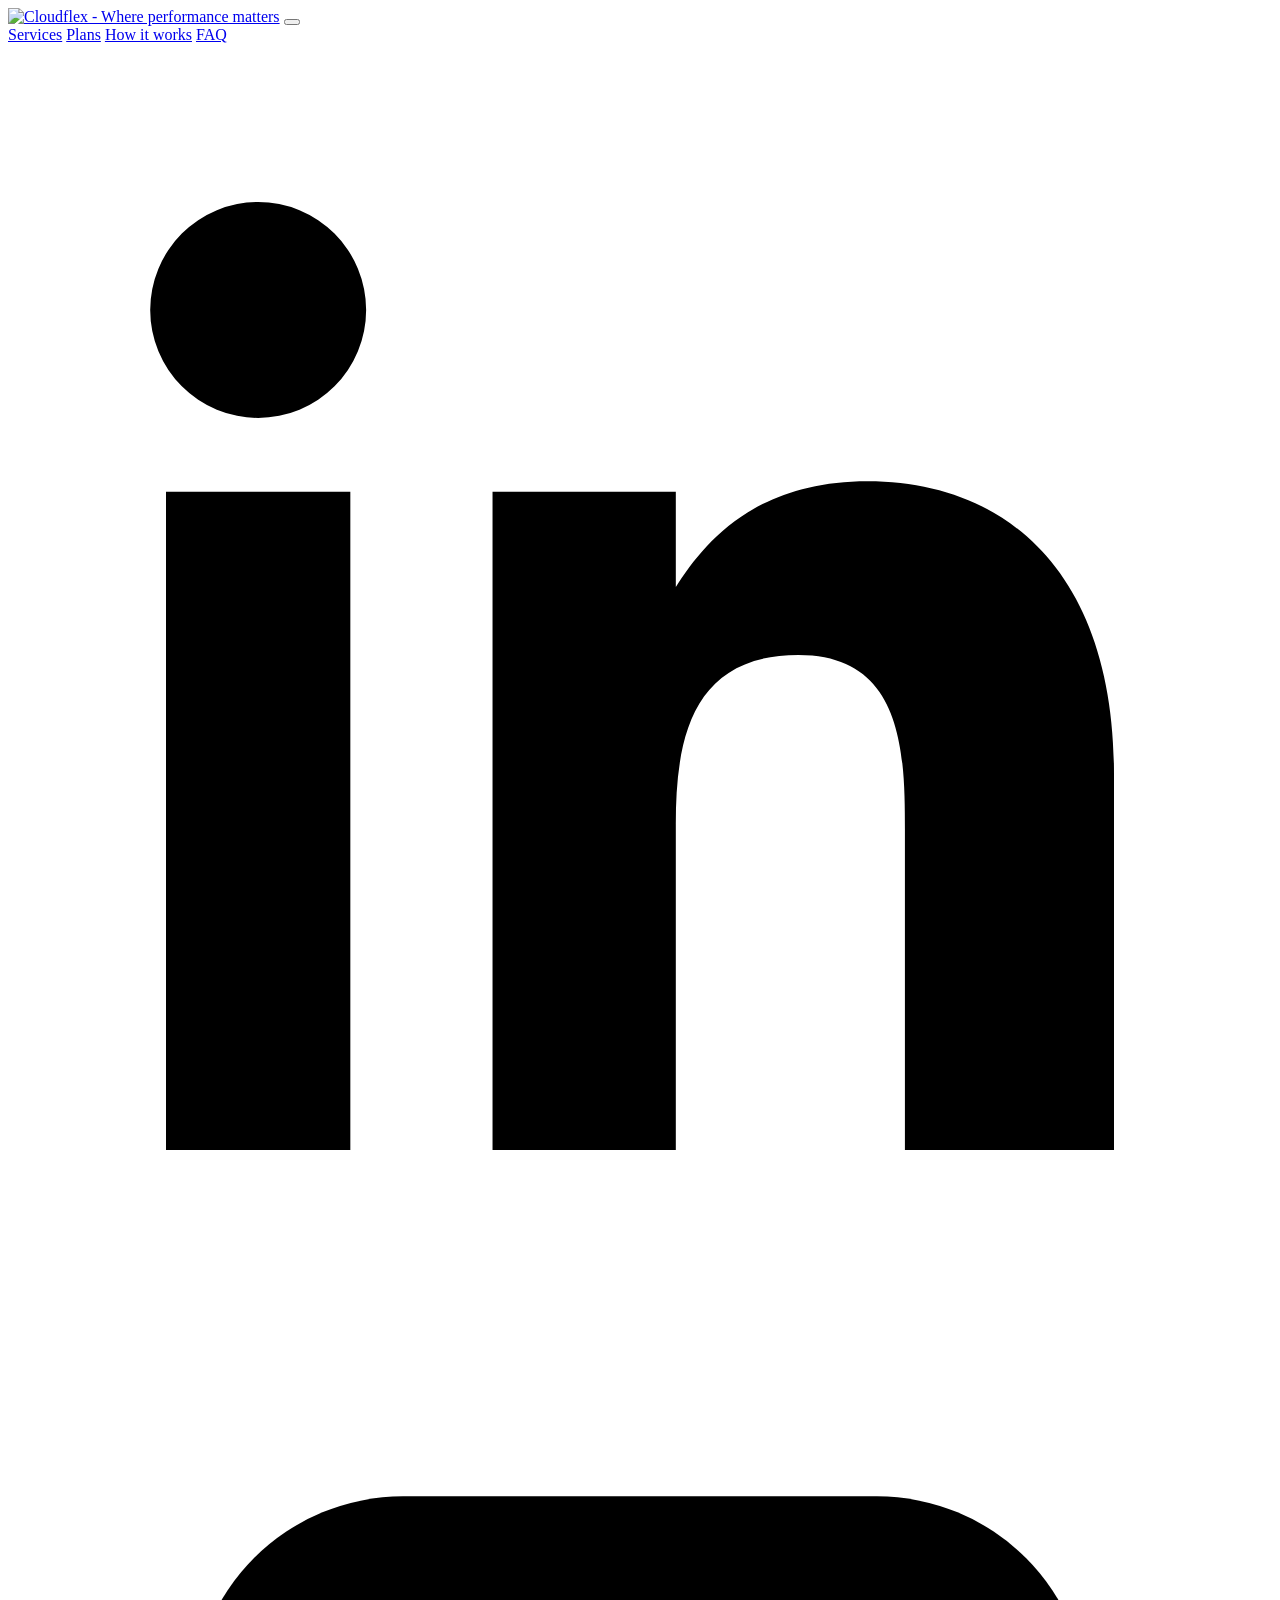
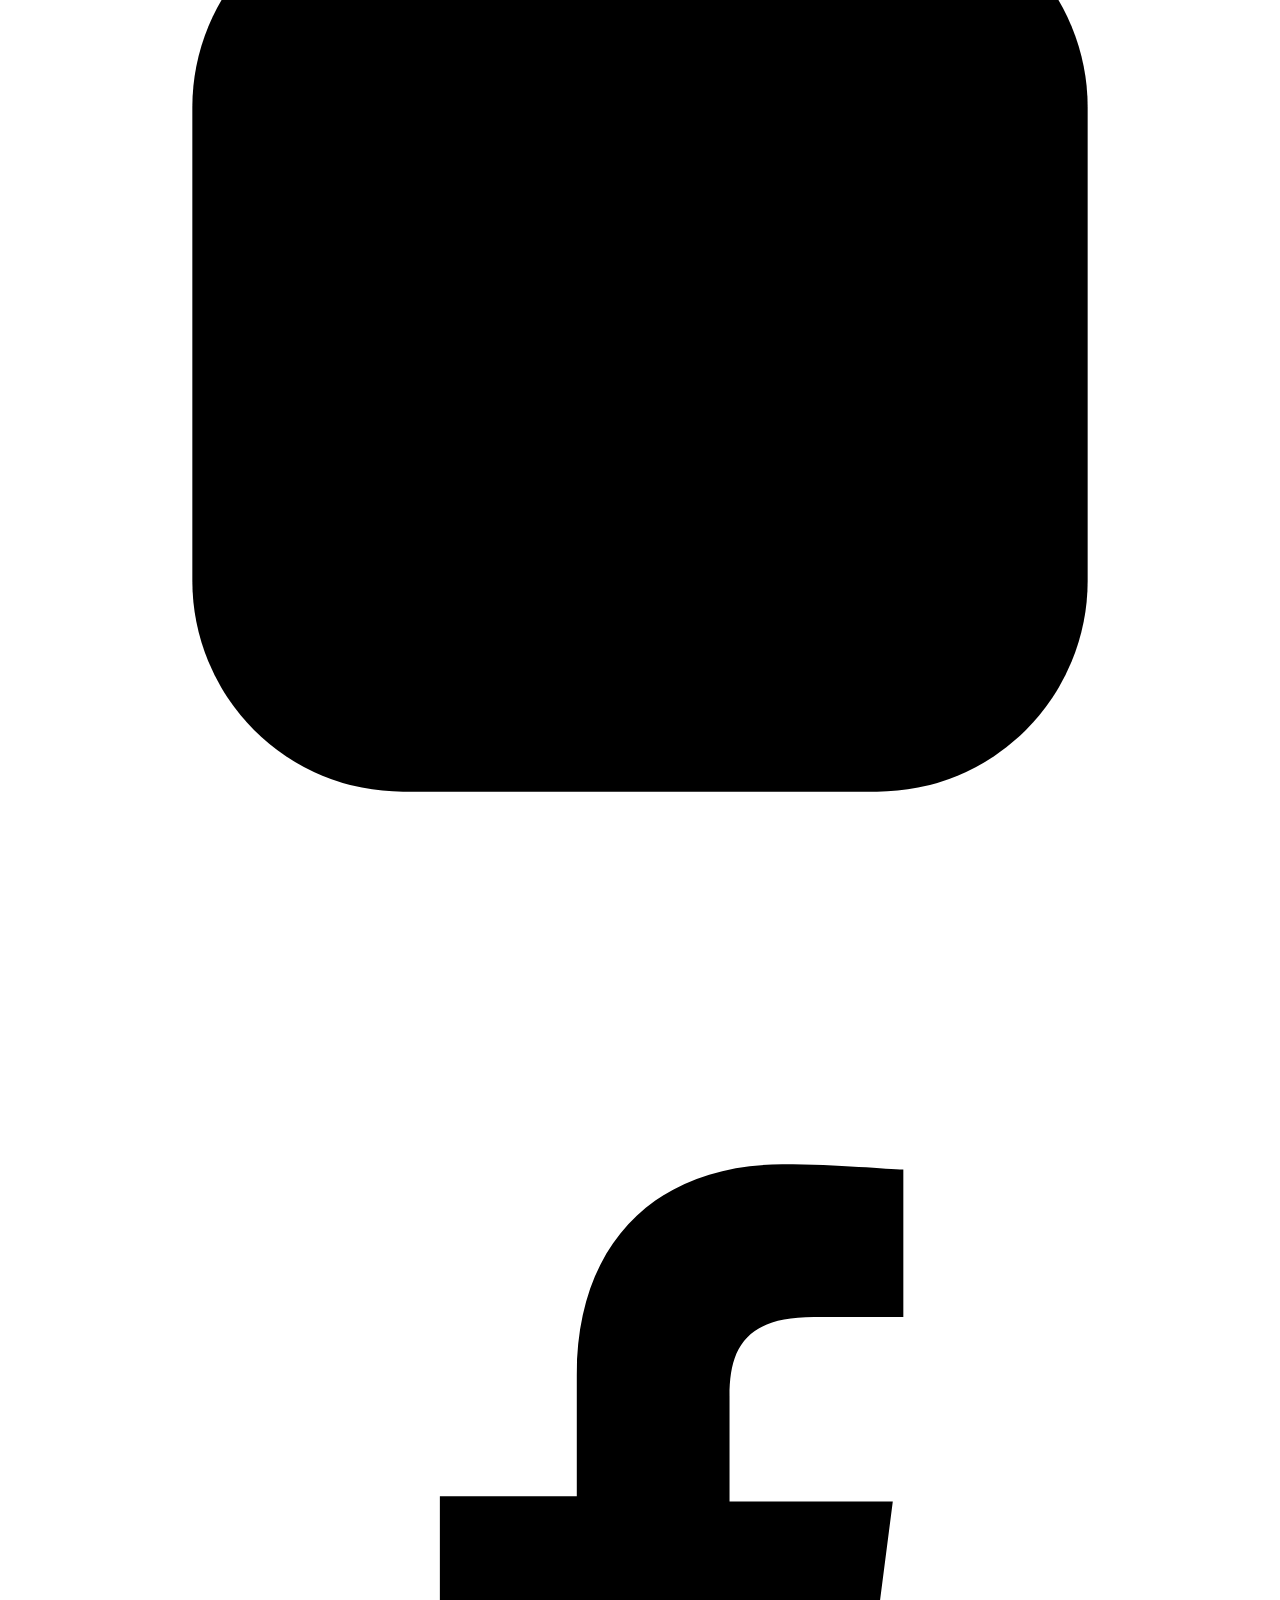
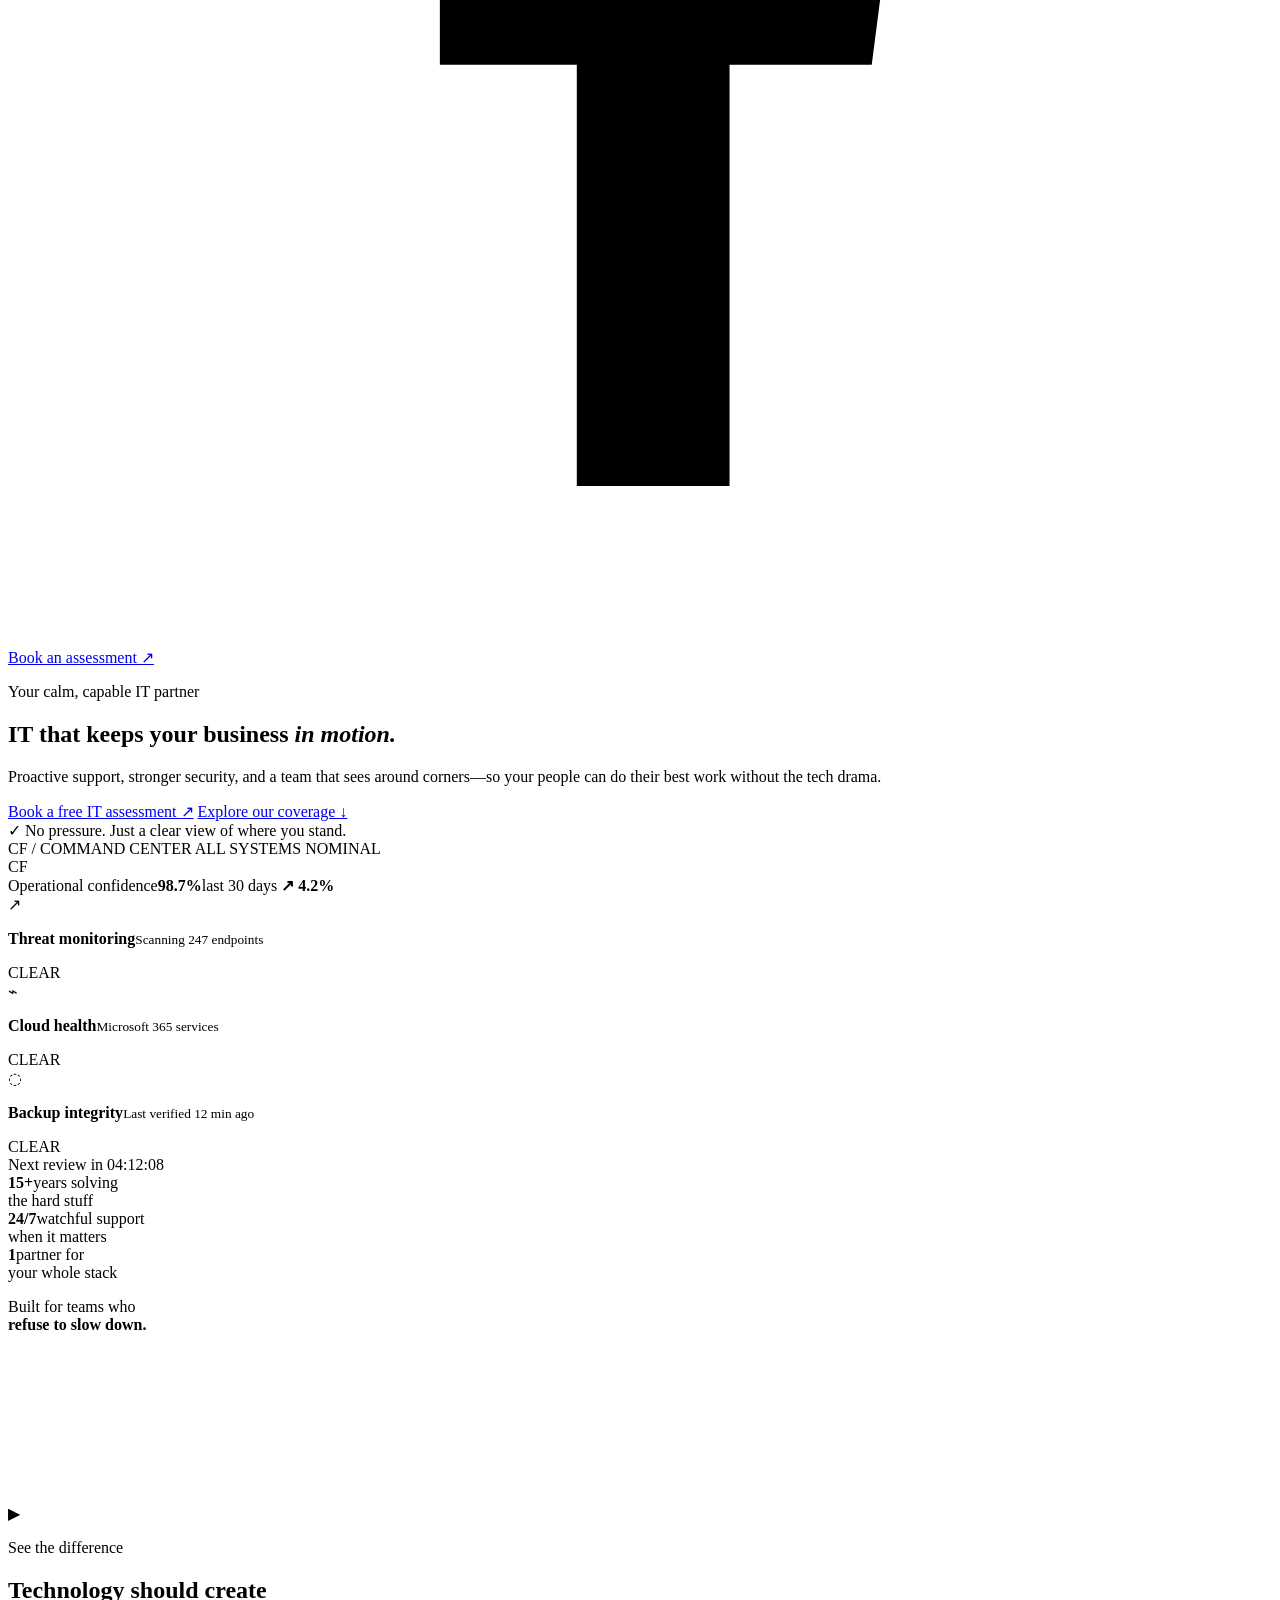
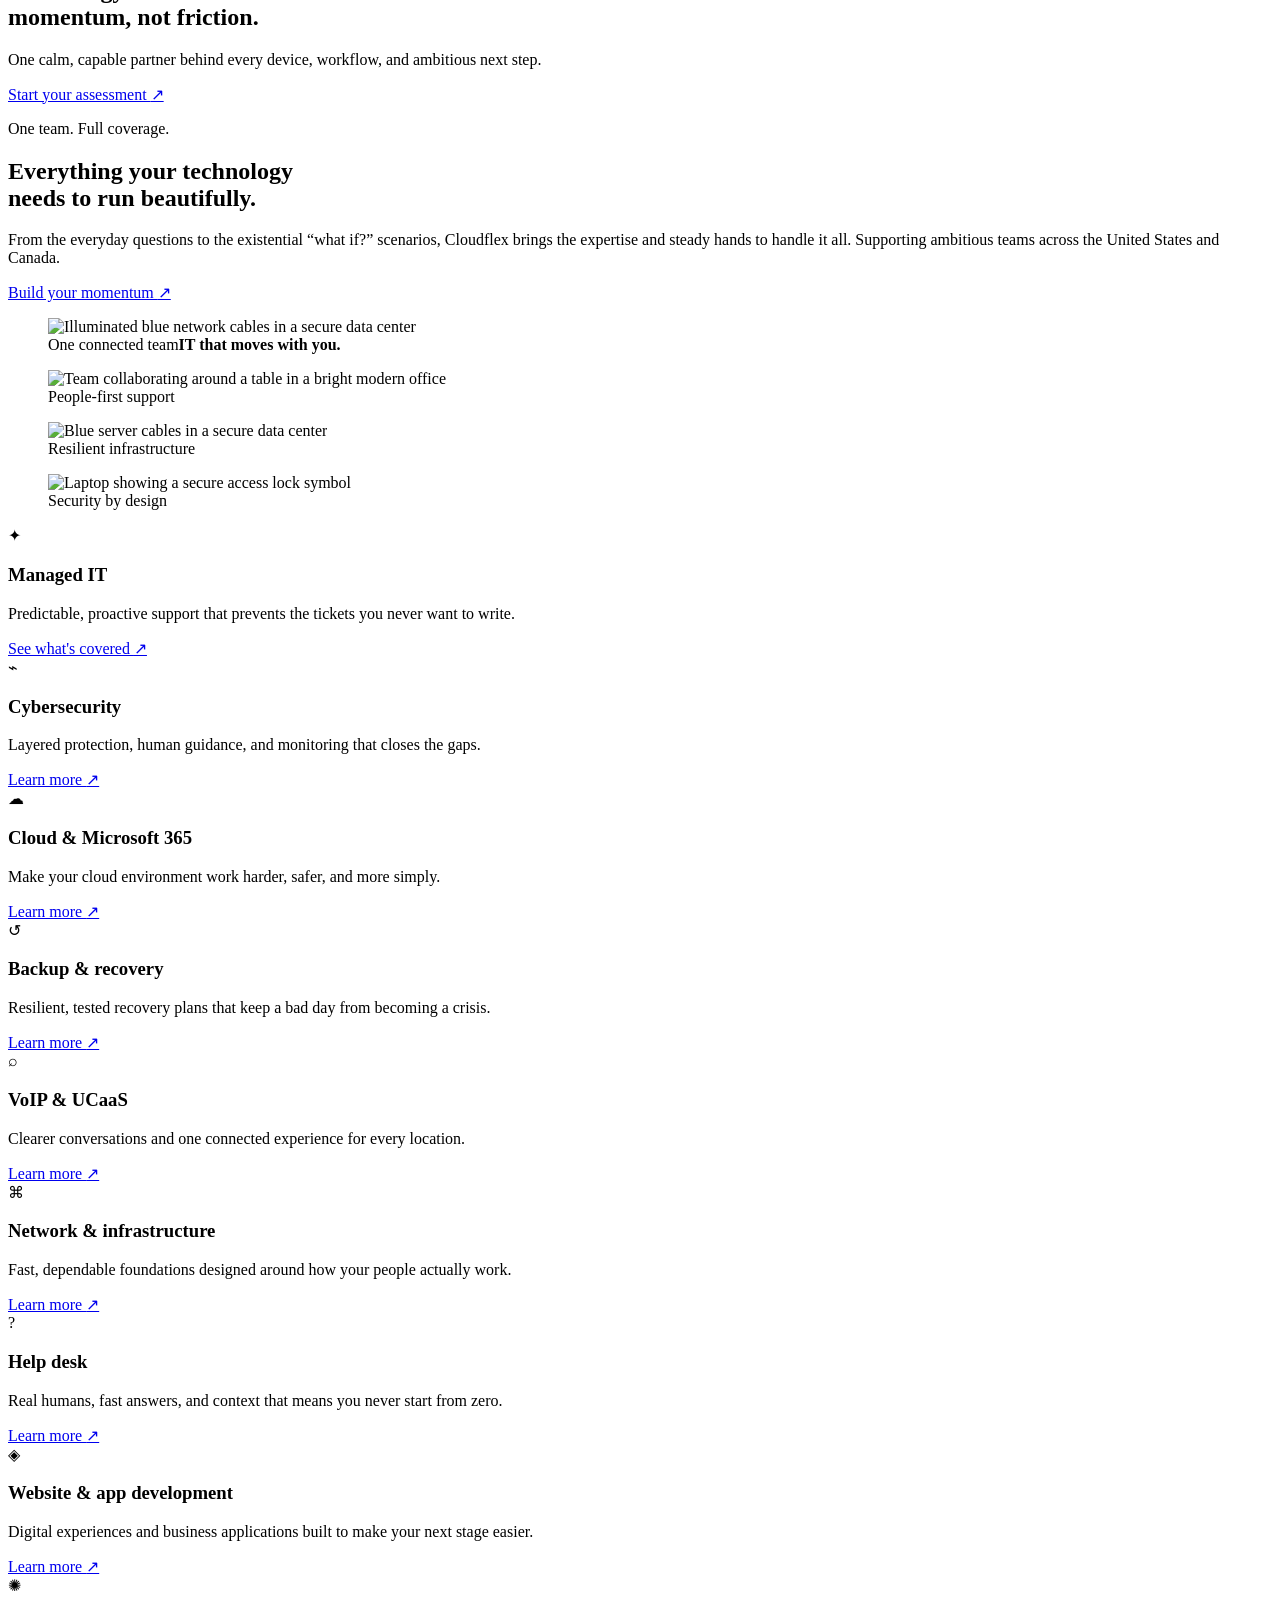
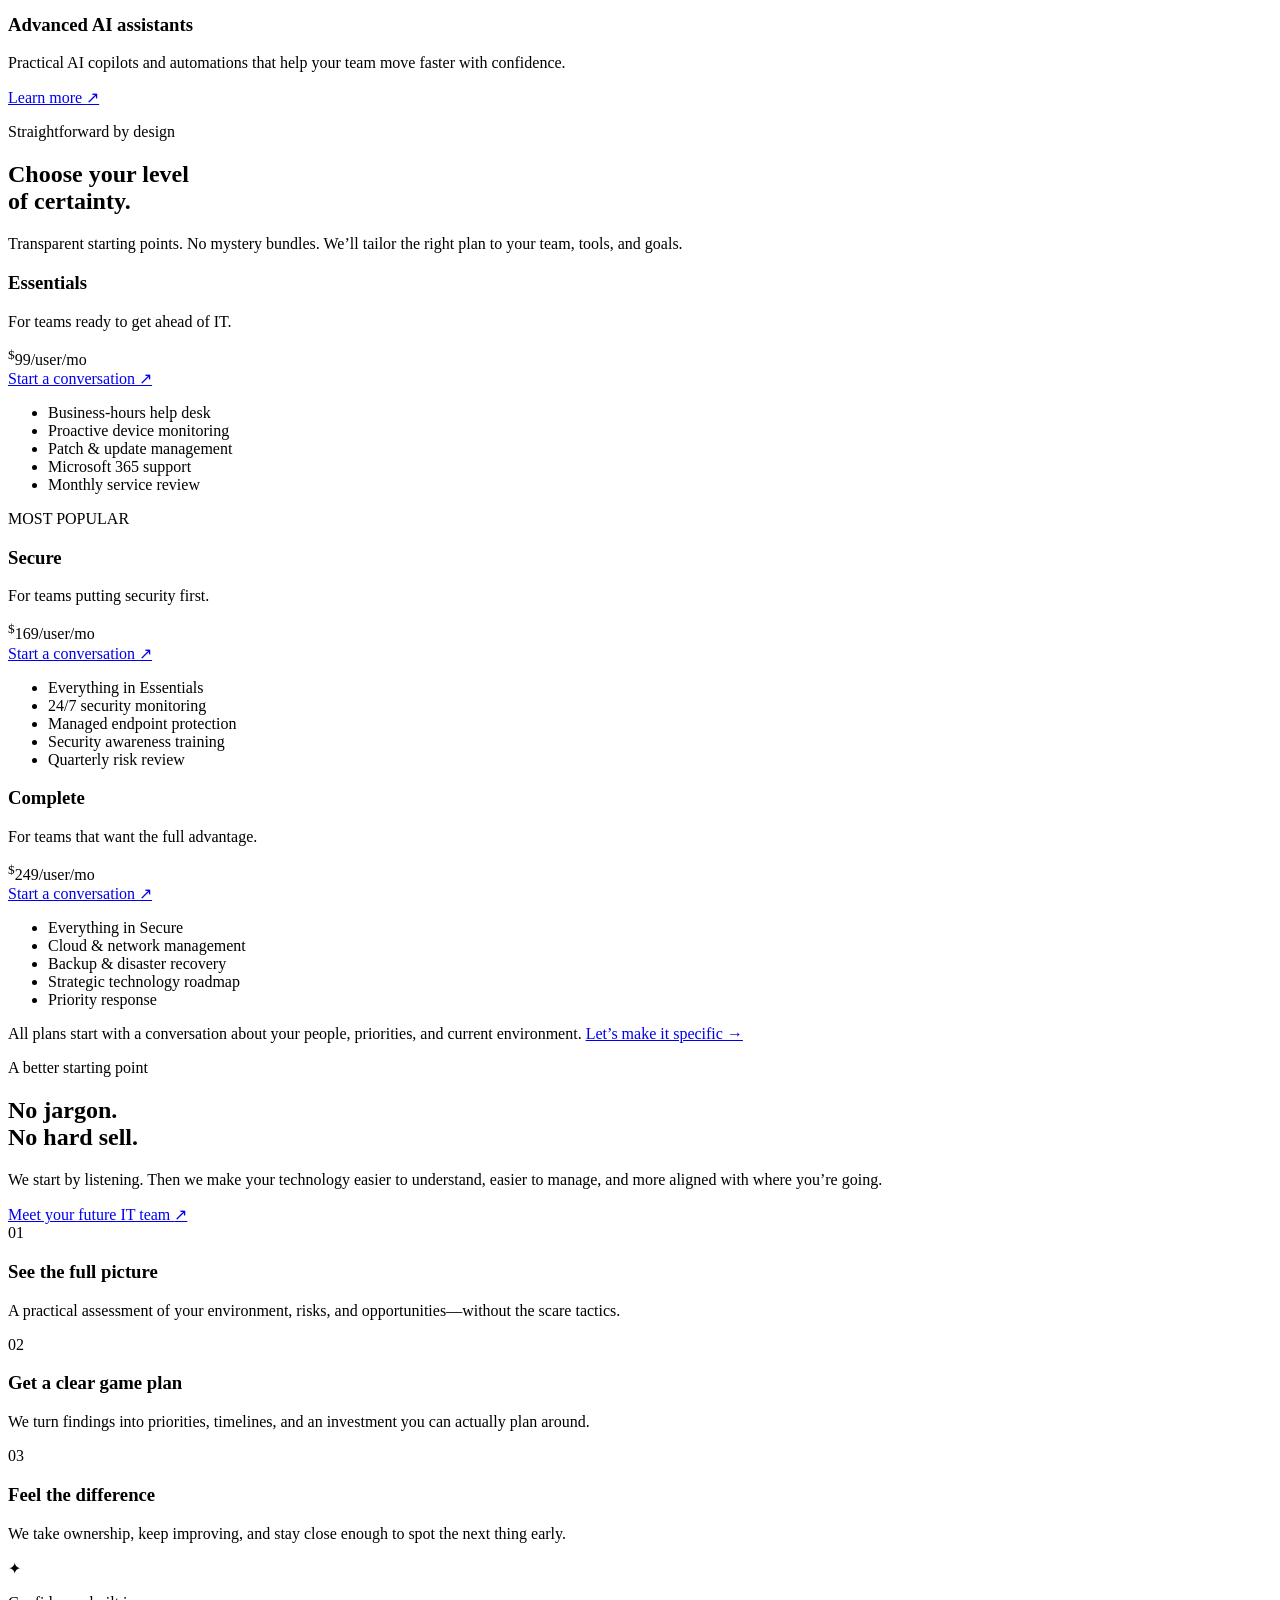
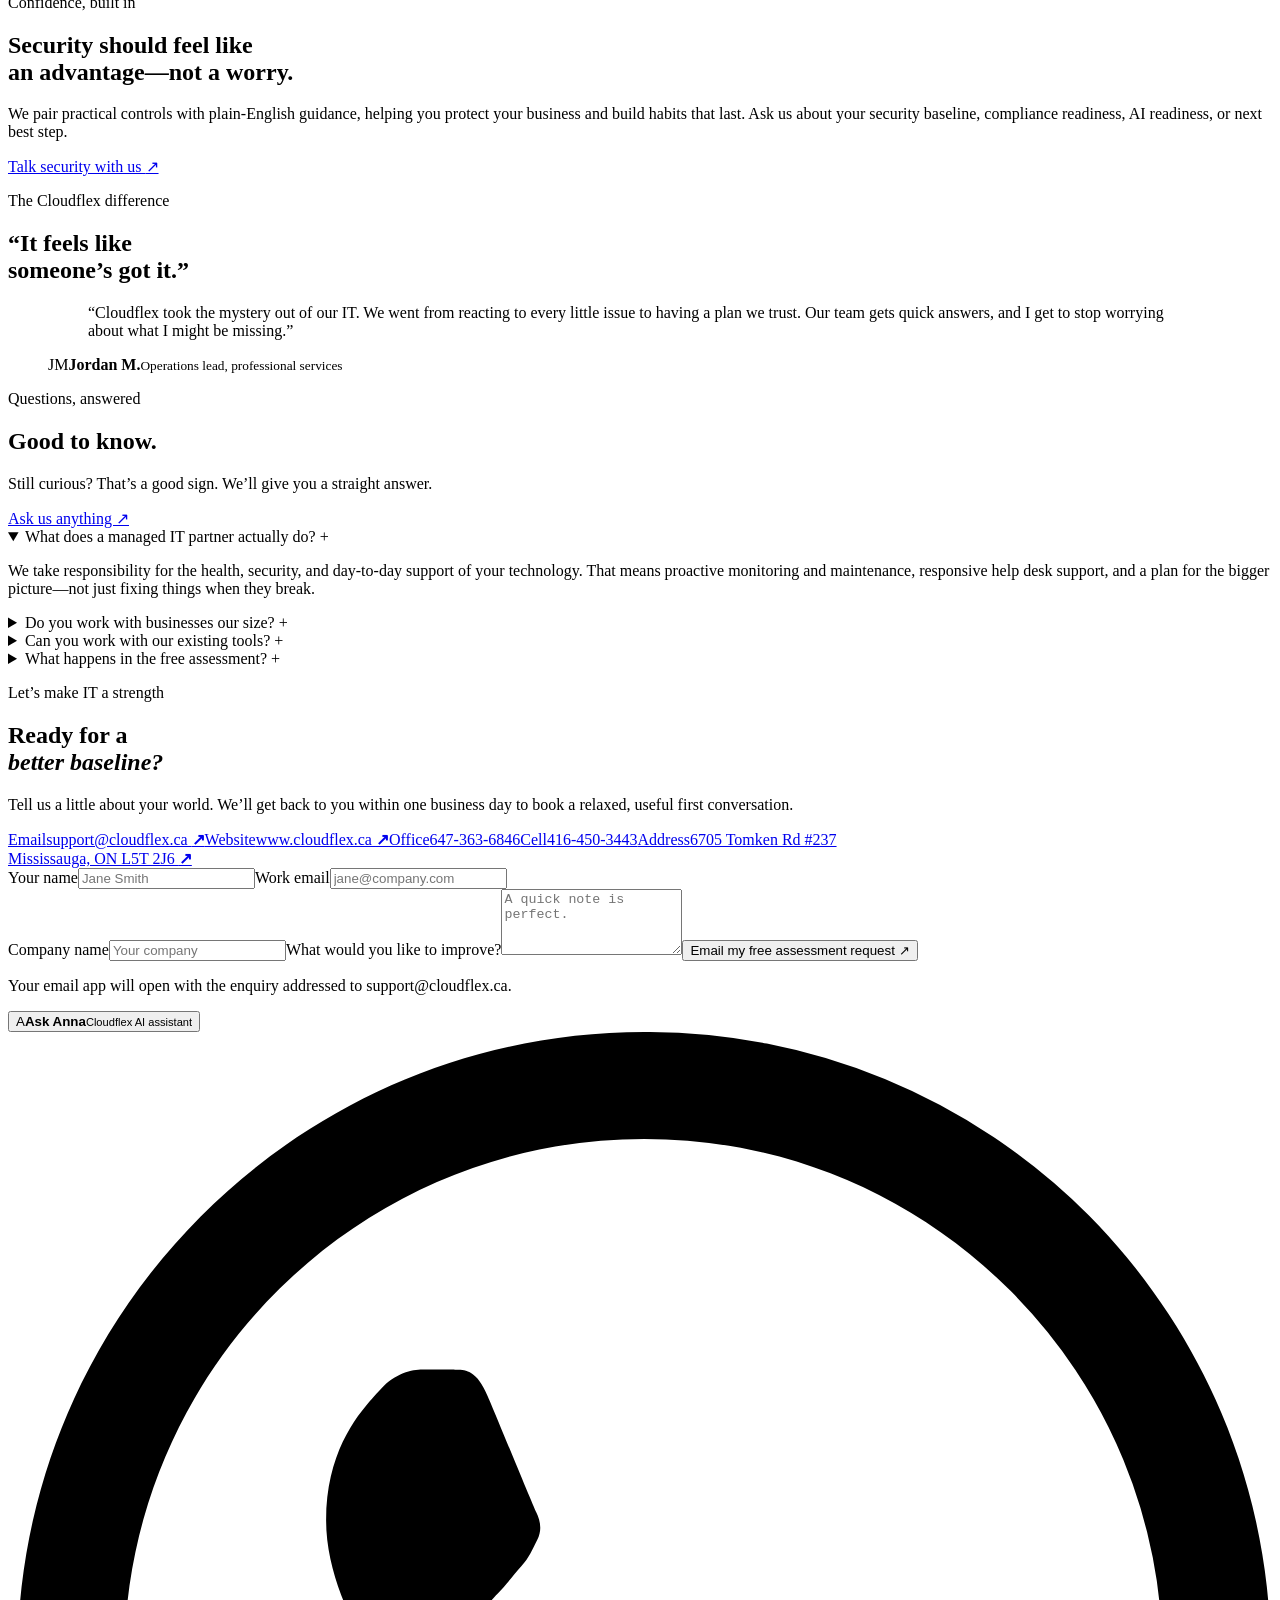
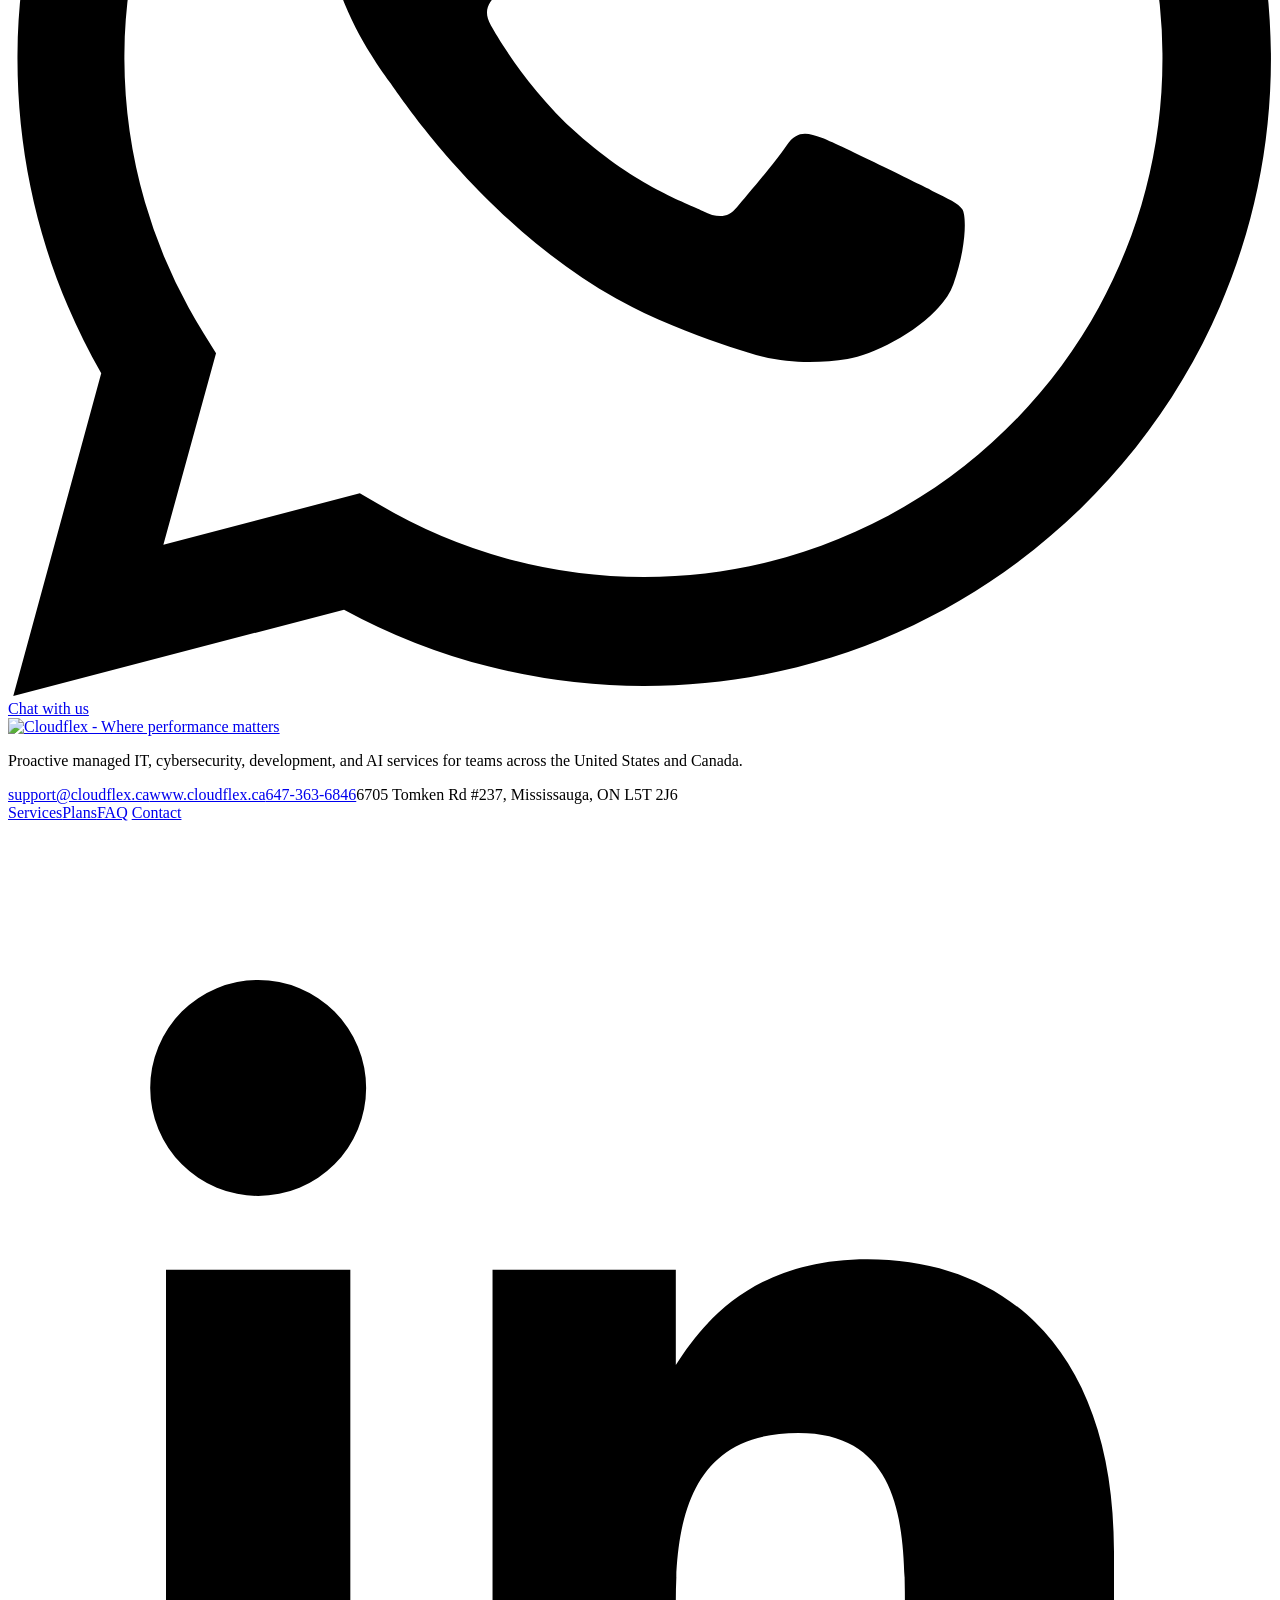
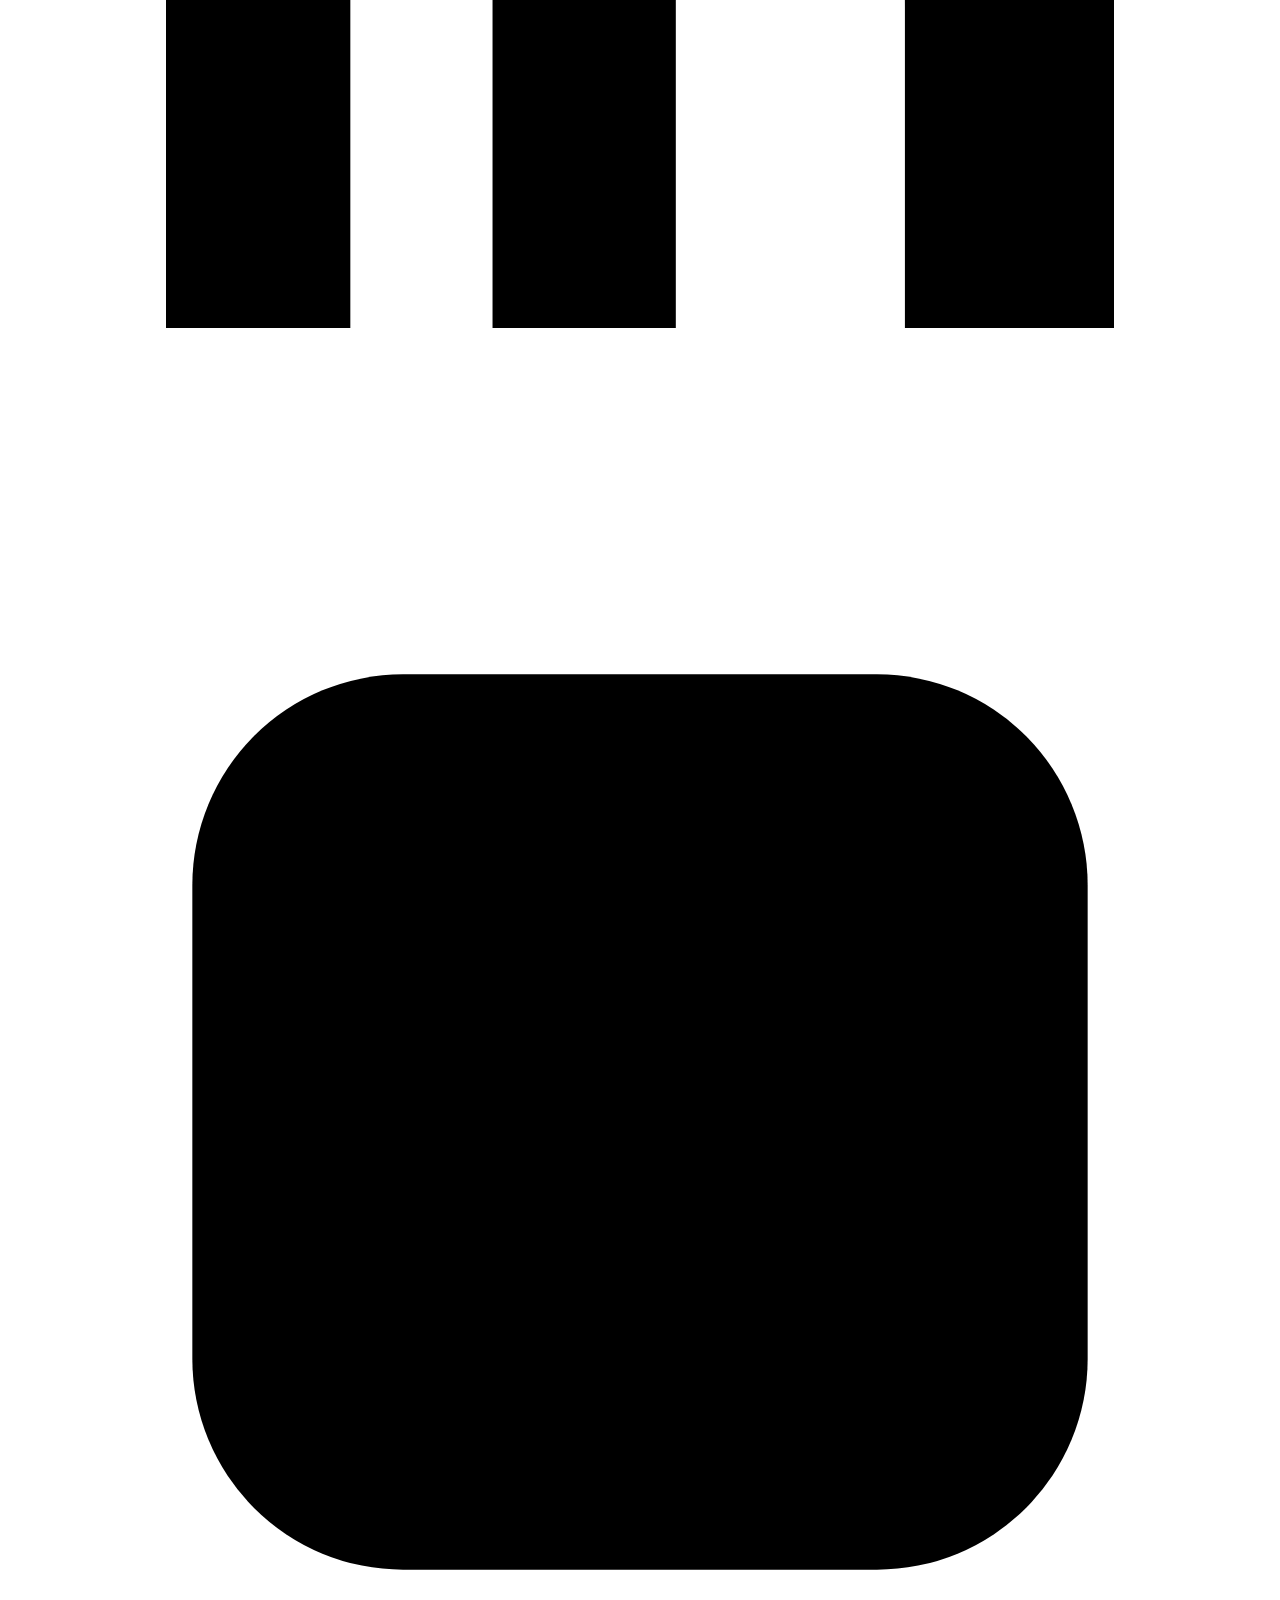
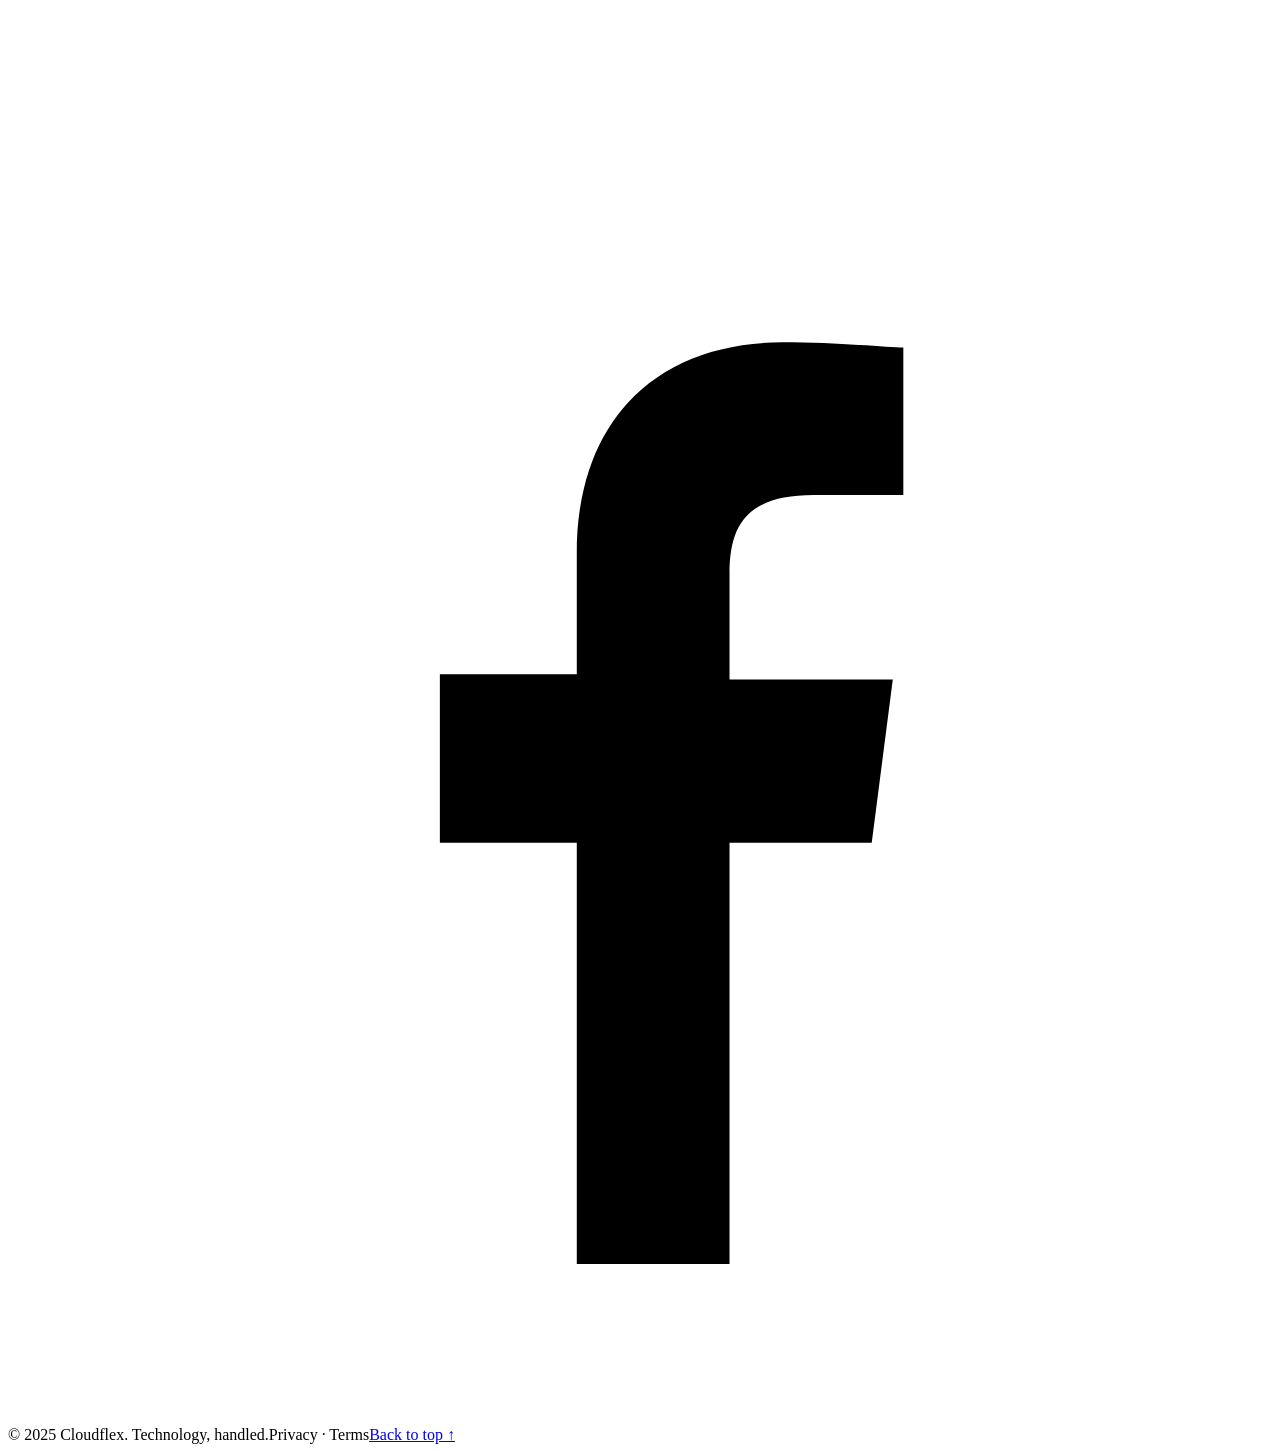
==== index.html @ 1bf951d2 "Add supplied Cloudflex logo Restore the supplied transparent logo in the site header and footer.\n\n" ====
<!doctype html>
<html lang="en">
<head>
  <!--
    THESIS: Cloudflex turns IT from a recurring fire drill into quiet operational confidence.
    OWN-WORLD: Deep navy field, icy white space, cyan signal lines, and precise control-room geometry.
    STORY: A growing business sees proactive coverage, chooses a clear service level, and books a useful first conversation.
    FIRST VIEWPORT: Sticky navigation, a left-aligned promise, and a right-side resilience console make the mechanism visible immediately.
    FORM: A control-room-inspired landing page that refuses the generic SaaS card stack; chosen for trust, scanability, and calm authority.
  -->
  <meta charset="utf-8">
  <meta name="viewport" content="width=device-width, initial-scale=1">
  <title>Cloudflex | Proactive IT support for ambitious teams</title>
  <meta name="description" content="Cloudflex provides proactive managed IT, cybersecurity, cloud, backup, and help desk support for growing businesses.">
  <meta name="theme-color" content="#071a33">
  <meta property="og:title" content="Cloudflex | Proactive IT support for ambitious teams">
  <meta property="og:description" content="Keep your team moving with a calm, secure, always-on IT partner.">
  <meta property="og:type" content="website">
  <meta property="og:image" content="resources/images/cloudflex-logo.png">
  <link rel="icon" href="resources/images/cloudflex-logo.png" type="image/png">
  <link rel="stylesheet" href="marketing.css">
</head>
<body>
  <header class="site-header" id="top">
    <div class="container nav-wrap"><a class="brand" href="index.html" aria-label="Cloudflex home"><img src="resources/images/cloudflex-logo.png" alt="Cloudflex - Where performance matters" width="280" height="90"></a>
      <button class="menu-toggle" type="button" aria-expanded="false" aria-controls="site-nav" aria-label="Open navigation">
        <span></span><span></span><span></span>
      </button>
      <nav id="site-nav" class="site-nav" aria-label="Primary navigation">
        <a href="services.html">Services</a>
        <a href="plans.html">Plans</a>
        <a href="#how-it-works">How it works</a>
        <a href="#faq">FAQ</a>
        <div class="top-social-links" aria-label="Social media">
          <a href="https://www.linkedin.com" target="_blank" rel="noreferrer" aria-label="LinkedIn"><svg viewBox="0 0 24 24" aria-hidden="true"><path d="M6.5 8.5H3V21h3.5V8.5ZM4.75 3A2.05 2.05 0 1 0 4.75 7.1 2.05 2.05 0 0 0 4.75 3ZM21 13.85C21 10.08 18.99 8.3 16.32 8.3c-2.15 0-3.11 1.18-3.64 2.01V8.5H9.2V21h3.48v-6.19c0-1.63.31-3.21 2.33-3.21 1.99 0 2.02 1.87 2.02 3.32V21H21v-7.15Z"/></svg></a>
          <a href="https://www.instagram.com" target="_blank" rel="noreferrer" aria-label="Instagram"><svg viewBox="0 0 24 24" aria-hidden="true"><rect x="3.5" y="3.5" width="17" height="17" rx="4"/><circle cx="12" cy="12" r="4"/><circle cx="17.5" cy="6.7" r="1"/></svg></a>
          <a href="https://www.facebook.com" target="_blank" rel="noreferrer" aria-label="Facebook"><svg viewBox="0 0 24 24" aria-hidden="true"><path d="M13.7 21v-8h2.7l.4-3.1h-3.1v-2c0-.9.3-1.5 1.6-1.5H17V3.6c-.3 0-1.2-.1-2.3-.1-2.3 0-3.9 1.4-3.9 4v2.3H8.2V13h2.6v8h2.9Z"/></svg></a>
        </div>
        <a class="nav-cta" href="#contact">Book an assessment <span aria-hidden="true">↗</span></a>
      </nav>
    </div>
  </header>

  <main>
    <section class="hero">
      <div class="hero-grid container">
        <div class="hero-copy">
          <p class="signal"><span class="signal-dot"></span> Your calm, capable IT partner</p>
          <h1>IT that keeps your business <em>in motion.</em></h1>
          <p class="hero-lede">Proactive support, stronger security, and a team that sees around corners—so your people can do their best work without the tech drama.</p>
          <div class="hero-actions">
            <a class="button button-primary" href="#contact">Book a free IT assessment <span aria-hidden="true">↗</span></a>
            <a class="text-link" href="#services">Explore our coverage <span aria-hidden="true">↓</span></a>
          </div>
          <div class="hero-note"><span class="check">✓</span> No pressure. Just a clear view of where you stand.</div>
        </div>
        <div class="hero-console" aria-label="Illustration of Cloudflex proactive monitoring">
          <div class="console-top"><span>CF / COMMAND CENTER</span><span class="live"><i></i> ALL SYSTEMS NOMINAL</span></div>
          <div class="console-main">
            <div class="orbit"><div class="orbit-core">CF</div><span class="orbit-ring ring-one"></span><span class="orbit-ring ring-two"></span><span class="orbit-signal signal-one"></span><span class="orbit-signal signal-two"></span></div>
            <div class="console-status"><span class="status-label">Operational confidence</span><strong>98.7<span>%</span></strong><span class="status-caption">last 30 days <b>↗ 4.2%</b></span></div>
          </div>
          <div class="console-feed">
            <div><span class="feed-icon">↗</span><p><b>Threat monitoring</b><small>Scanning 247 endpoints</small></p><span class="feed-ok">CLEAR</span></div>
            <div><span class="feed-icon">⌁</span><p><b>Cloud health</b><small>Microsoft 365 services</small></p><span class="feed-ok">CLEAR</span></div>
            <div><span class="feed-icon">◌</span><p><b>Backup integrity</b><small>Last verified 12 min ago</small></p><span class="feed-ok">CLEAR</span></div>
          </div>
          <div class="console-footer"><span>Next review in 04:12:08</span><span class="pulse-bar"><i></i><i></i><i></i><i></i><i></i><i></i><i></i><i></i></span></div>
        </div>
      </div>
      <div class="hero-glow"></div>
    </section>

    <section class="proof-strip" aria-label="Cloudflex at a glance">
      <div class="container proof-grid">
        <div><strong>15<span>+</span></strong><span>years solving<br>the hard stuff</span></div>
        <div><strong>24<span>/7</span></strong><span>watchful support<br>when it matters</span></div>
        <div><strong>1</strong><span>partner for<br>your whole stack</span></div>
        <p>Built for teams who<br><b>refuse to slow down.</b></p>
      </div>
    </section>

    <section class="video-banner" aria-label="Cloudflex in action">
      <video class="momentum-video" autoplay muted loop playsinline preload="auto" poster="https://images.unsplash.com/photo-1518770660439-4636190af475?auto=format&fit=crop&w=1800&q=85">
        <source src="https://storage.googleapis.com/coverr-main/mp4/Mt_Baker.mp4" type="video/mp4">
      </video>
      <div class="video-banner-shade"></div>
      <div class="container video-banner-content">
        <div class="video-play" aria-hidden="true">▶</div>
        <div><p class="section-kicker">See the difference</p><h2>Technology should create<br><span>momentum, not friction.</span></h2><p>One calm, capable partner behind every device, workflow, and ambitious next step.</p></div>
        <a class="button button-primary" href="#contact">Start your assessment <span>↗</span></a>
      </div>
    </section>

    <section class="section services-section" id="services">
      <div class="container">
        <div class="section-intro">
          <div class="section-intro-copy"><p class="section-kicker">One team. Full coverage.</p><h2>Everything your technology<br><span>needs to run beautifully.</span></h2><p>From the everyday questions to the existential “what if?” scenarios, Cloudflex brings the expertise and steady hands to handle it all. Supporting ambitious teams across the United States and Canada.</p><a class="button button-primary intro-action" href="#contact">Build your momentum <span aria-hidden="true">↗</span></a></div>
          <figure class="section-intro-image"><img src="https://images.unsplash.com/photo-1558494949-ef010cbdcc31?auto=format&fit=crop&w=1600&q=88" alt="Illuminated blue network cables in a secure data center"><figcaption><span>One connected team</span><b>IT that moves with you.</b></figcaption></figure>
        </div>
        <div class="services-visual" aria-label="Cloudflex team and technology in action">
          <figure class="visual-wide"><img src="https://images.unsplash.com/photo-1556761175-b413da4baf72?auto=format&fit=crop&w=1200&q=82" alt="Team collaborating around a table in a bright modern office"><figcaption>People-first support</figcaption></figure>
          <figure><img src="https://images.unsplash.com/photo-1558494949-ef010cbdcc31?auto=format&fit=crop&w=700&q=82" alt="Blue server cables in a secure data center"><figcaption>Resilient infrastructure</figcaption></figure>
          <figure><img src="https://images.unsplash.com/photo-1563013544-824ae1b704d3?auto=format&fit=crop&w=700&q=82" alt="Laptop showing a secure access lock symbol"><figcaption>Security by design</figcaption></figure>
        </div>
        <div class="services-grid">
          <article class="service-feature"><span class="service-icon">✦</span><h3>Managed IT</h3><p>Predictable, proactive support that prevents the tickets you never want to write.</p><a href="#contact">See what's covered <span>↗</span></a></article>
          <article class="service-card"><span class="service-icon">⌁</span><h3>Cybersecurity</h3><p>Layered protection, human guidance, and monitoring that closes the gaps.</p><a href="#contact">Learn more <span>↗</span></a></article>
          <article class="service-card"><span class="service-icon">☁</span><h3>Cloud &amp; Microsoft 365</h3><p>Make your cloud environment work harder, safer, and more simply.</p><a href="#contact">Learn more <span>↗</span></a></article>
          <article class="service-card"><span class="service-icon">↺</span><h3>Backup &amp; recovery</h3><p>Resilient, tested recovery plans that keep a bad day from becoming a crisis.</p><a href="#contact">Learn more <span>↗</span></a></article>
          <article class="service-card"><span class="service-icon">⌕</span><h3>VoIP &amp; UCaaS</h3><p>Clearer conversations and one connected experience for every location.</p><a href="#contact">Learn more <span>↗</span></a></article>
          <article class="service-card"><span class="service-icon">⌘</span><h3>Network &amp; infrastructure</h3><p>Fast, dependable foundations designed around how your people actually work.</p><a href="#contact">Learn more <span>↗</span></a></article>
          <article class="service-card"><span class="service-icon">?</span><h3>Help desk</h3><p>Real humans, fast answers, and context that means you never start from zero.</p><a href="#contact">Learn more <span>↗</span></a></article>
          <article class="service-card"><span class="service-icon">◈</span><h3>Website &amp; app development</h3><p>Digital experiences and business applications built to make your next stage easier.</p><a href="#contact">Learn more <span>↗</span></a></article>
          <article class="service-card"><span class="service-icon">✺</span><h3>Advanced AI assistants</h3><p>Practical AI copilots and automations that help your team move faster with confidence.</p><a href="#contact">Learn more <span>↗</span></a></article>
        </div>
      </div>
    </section>

    <section class="section plans-section" id="plans">
      <div class="container">
        <div class="plans-heading"><div><p class="section-kicker">Straightforward by design</p><h2>Choose your level<br><span>of certainty.</span></h2></div><p>Transparent starting points. No mystery bundles. We’ll tailor the right plan to your team, tools, and goals.</p></div>
        <div class="plans-grid">
          <article class="plan"><h3>Essentials</h3><p class="plan-for">For teams ready to get ahead of IT.</p><div class="price"><sup>$</sup>99<span>/user/mo</span></div><a class="button button-outline" href="#contact">Start a conversation <span>↗</span></a><ul><li>Business-hours help desk</li><li>Proactive device monitoring</li><li>Patch &amp; update management</li><li>Microsoft 365 support</li><li>Monthly service review</li></ul></article>
          <article class="plan plan-featured"><div class="popular">MOST POPULAR</div><h3>Secure</h3><p class="plan-for">For teams putting security first.</p><div class="price"><sup>$</sup>169<span>/user/mo</span></div><a class="button button-primary" href="#contact">Start a conversation <span>↗</span></a><ul><li>Everything in Essentials</li><li>24/7 security monitoring</li><li>Managed endpoint protection</li><li>Security awareness training</li><li>Quarterly risk review</li></ul></article>
          <article class="plan"><h3>Complete</h3><p class="plan-for">For teams that want the full advantage.</p><div class="price"><sup>$</sup>249<span>/user/mo</span></div><a class="button button-outline" href="#contact">Start a conversation <span>↗</span></a><ul><li>Everything in Secure</li><li>Cloud &amp; network management</li><li>Backup &amp; disaster recovery</li><li>Strategic technology roadmap</li><li>Priority response</li></ul></article>
        </div>
        <p class="plan-footnote">All plans start with a conversation about your people, priorities, and current environment. <a href="#contact">Let’s make it specific →</a></p>
      </div>
    </section>

    <section class="section process-section" id="how-it-works">
      <div class="container process-grid">
        <div class="process-copy"><p class="section-kicker">A better starting point</p><h2>No jargon.<br><span>No hard sell.</span></h2><p>We start by listening. Then we make your technology easier to understand, easier to manage, and more aligned with where you’re going.</p><a class="button button-primary" href="#contact">Meet your future IT team <span>↗</span></a></div>
        <div class="steps"><div class="step"><span>01</span><div><h3>See the full picture</h3><p>A practical assessment of your environment, risks, and opportunities—without the scare tactics.</p></div></div><div class="step"><span>02</span><div><h3>Get a clear game plan</h3><p>We turn findings into priorities, timelines, and an investment you can actually plan around.</p></div></div><div class="step"><span>03</span><div><h3>Feel the difference</h3><p>We take ownership, keep improving, and stay close enough to spot the next thing early.</p></div></div></div>
      </div>
    </section>

    <section class="security-band">
      <div class="container security-grid"><div class="shield-mark" aria-hidden="true">✦</div><div><p class="section-kicker">Confidence, built in</p><h2>Security should feel like<br><span>an advantage—not a worry.</span></h2></div><p>We pair practical controls with plain-English guidance, helping you protect your business and build habits that last. Ask us about your security baseline, compliance readiness, AI readiness, or next best step.</p><a class="text-link light-link" href="#contact">Talk security with us <span>↗</span></a></div>
    </section>

    <section class="section testimonial-section">
      <div class="container testimonial-grid"><div><p class="section-kicker">The Cloudflex difference</p><h2>“It feels like<br><span>someone’s got it.”</span></h2></div><figure><blockquote>“Cloudflex took the mystery out of our IT. We went from reacting to every little issue to having a plan we trust. Our team gets quick answers, and I get to stop worrying about what I might be missing.”</blockquote><figcaption><span class="avatar">JM</span><span><strong>Jordan M.</strong><small>Operations lead, professional services</small></span></figcaption></figure></div>
    </section>

    <section class="section faq-section" id="faq">
      <div class="container faq-grid"><div><p class="section-kicker">Questions, answered</p><h2>Good to know.</h2><p>Still curious? That’s a good sign. We’ll give you a straight answer.</p><a href="#contact" class="text-link">Ask us anything <span>↗</span></a></div><div class="faq-list">
        <details open><summary>What does a managed IT partner actually do? <span>+</span></summary><p>We take responsibility for the health, security, and day-to-day support of your technology. That means proactive monitoring and maintenance, responsive help desk support, and a plan for the bigger picture—not just fixing things when they break.</p></details>
        <details><summary>Do you work with businesses our size? <span>+</span></summary><p>Cloudflex is built for growing teams that need enterprise-grade thinking without an enterprise-sized IT department. We’ll recommend the right level of coverage for your people and environment.</p></details>
        <details><summary>Can you work with our existing tools? <span>+</span></summary><p>Absolutely. We start with what you have, make it safer and more reliable, and only recommend change where it creates a clear advantage.</p></details>
        <details><summary>What happens in the free assessment? <span>+</span></summary><p>We’ll ask about your business, listen to what’s frustrating, and review the shape of your current setup. You’ll leave with useful observations and clear next steps, whether or not we work together.</p></details>
      </div></div>
    </section>

    <section class="contact-section" id="contact">
      <div class="container contact-grid"><div class="contact-copy"><p class="section-kicker">Let’s make IT a strength</p><h2>Ready for a<br><em>better baseline?</em></h2><p>Tell us a little about your world. We’ll get back to you within one business day to book a relaxed, useful first conversation.</p><div class="contact-details"><a href="mailto:support@cloudflex.ca"><span class="detail-label">Email</span>support@cloudflex.ca <b>↗</b></a><a href="https://www.cloudflex.ca" target="_blank" rel="noreferrer"><span class="detail-label">Website</span>www.cloudflex.ca <b>↗</b></a><a href="tel:+16473636846"><span class="detail-label">Office</span>647-363-6846</a><a href="tel:+14164503443"><span class="detail-label">Cell</span>416-450-3443</a><a href="https://www.google.com/maps/search/?api=1&query=6705+Tomken+Rd+%23237+Mississauga+ON+L5T+2J6" target="_blank" rel="noreferrer"><span class="detail-label">Address</span>6705 Tomken Rd #237<br>Mississauga, ON L5T 2J6 <b>↗</b></a></div></div>
        <form class="contact-form" id="assessment-form"><div class="form-row"><label for="name">Your name<input id="name" name="name" type="text" autocomplete="name" placeholder="Jane Smith" required></label><label for="email">Work email<input id="email" name="email" type="email" autocomplete="email" placeholder="jane@company.com" required></label></div><label for="company">Company name<input id="company" name="company" type="text" autocomplete="organization" placeholder="Your company" required></label><label for="message">What would you like to improve?<textarea id="message" name="message" rows="4" placeholder="A quick note is perfect."></textarea></label><button class="button button-primary" type="submit">Email my free assessment request <span>↗</span></button><p class="form-note" id="form-message" role="status">Your email app will open with the enquiry addressed to support@cloudflex.ca.</p></form>
      </div>
    </section>
  </main>

  <button class="anna-launcher" type="button" aria-expanded="false" aria-controls="anna-chat">
    <span class="anna-avatar">A</span><span><b>Ask Anna</b><small>Cloudflex AI assistant</small></span><span class="anna-online" aria-label="Online"></span>
  </button>
  <aside class="anna-chat" id="anna-chat" aria-label="Anna AI assistant" hidden>
    <div class="anna-chat-head"><div><strong>Anna</strong><span>Cloudflex AI assistant</span></div><button type="button" class="anna-close" aria-label="Close Anna chat">×</button></div>
    <div class="anna-messages" aria-live="polite"><div class="anna-message">Hi, I’m Anna. I can help you find the right Cloudflex service or prepare your free IT assessment.</div></div>
    <div class="anna-prompts"><button type="button" data-anna-prompt="What services do you offer?">Services</button><button type="button" data-anna-prompt="I need a free IT assessment.">Free assessment</button><button type="button" data-anna-prompt="How can I reach your team?">Contact team</button></div>
    <form class="anna-form"><label class="sr-only" for="anna-input">Message Anna</label><input id="anna-input" type="text" placeholder="Ask Anna a question..." autocomplete="off"><button type="submit" aria-label="Send message">↗</button></form>
  </aside>
  <a class="whatsapp-float" href="https://wa.me/14164503443?text=Hi%20Cloudflex%2C%20I%27d%20like%20to%20learn%20more%20about%20your%20managed%20IT%20services." target="_blank" rel="noreferrer" aria-label="Chat with Cloudflex on WhatsApp">
    <svg viewBox="0 0 24 24" aria-hidden="true"><path d="M20.52 3.48A11.84 11.84 0 0 0 12.08 0C5.52 0 .18 5.34.18 11.91c0 2.1.55 4.15 1.59 5.96L.1 24l6.28-1.64a11.9 11.9 0 0 0 5.69 1.45h.01c6.56 0 11.9-5.34 11.9-11.91 0-3.18-1.23-6.16-3.46-8.42Zm-8.44 18.26h-.01a9.87 9.87 0 0 1-5.03-1.38l-.36-.21-3.73.98 1-3.64-.23-.37a9.86 9.86 0 0 1-1.51-5.21C2.21 6.46 6.64 2.03 12.08 2.03c2.63 0 5.1 1.03 6.96 2.89a9.83 9.83 0 0 1 2.88 6.98c0 5.44-4.43 9.84-9.84 9.84Zm5.4-7.37c-.3-.15-1.76-.87-2.03-.97-.27-.1-.47-.15-.67.15-.2.3-.77.97-.94 1.17-.17.2-.35.22-.65.07-.3-.15-1.25-.46-2.38-1.47-.88-.78-1.47-1.75-1.64-2.05-.17-.3-.02-.46.13-.61.13-.13.3-.35.45-.52.15-.17.2-.3.3-.5.1-.2.05-.37-.02-.52-.07-.15-.67-1.61-.92-2.2-.24-.58-.49-.5-.67-.51h-.57c-.2 0-.52.07-.79.37-.27.3-1.04 1.02-1.04 2.49s1.07 2.89 1.22 3.09c.15.2 2.1 3.2 5.09 4.49.71.31 1.27.49 1.7.63.72.23 1.37.2 1.89.12.58-.09 1.76-.72 2.01-1.42.25-.7.25-1.3.17-1.42-.07-.12-.27-.2-.57-.35Z"/></svg>
    <span>Chat with us</span>
  </a>
  <footer class="site-footer"><div class="container footer-top"><a class="brand" href="index.html" aria-label="Cloudflex home"><img src="resources/images/cloudflex-logo.png" alt="Cloudflex - Where performance matters" width="240" height="78"></a><div class="footer-contact"><p>Proactive managed IT, cybersecurity, development, and AI services for teams across the United States and Canada.</p><a href="mailto:support@cloudflex.ca">support@cloudflex.ca</a><a href="https://www.cloudflex.ca" target="_blank" rel="noreferrer">www.cloudflex.ca</a><a href="tel:+16473636846">647-363-6846</a><span>6705 Tomken Rd #237, Mississauga, ON L5T 2J6</span></div><div class="footer-links"><a href="#services">Services</a><a href="#plans">Plans</a><a href="#faq">FAQ</a>  <a href="contact.html">Contact</a><div class="social-links" aria-label="Social media"><a href="https://www.linkedin.com" target="_blank" rel="noreferrer" aria-label="LinkedIn"><svg viewBox="0 0 24 24" aria-hidden="true"><path d="M6.5 8.5H3V21h3.5V8.5ZM4.75 3A2.05 2.05 0 1 0 4.75 7.1 2.05 2.05 0 0 0 4.75 3ZM21 13.85C21 10.08 18.99 8.3 16.32 8.3c-2.15 0-3.11 1.18-3.64 2.01V8.5H9.2V21h3.48v-6.19c0-1.63.31-3.21 2.33-3.21 1.99 0 2.02 1.87 2.02 3.32V21H21v-7.15Z"/></svg></a><a href="https://www.instagram.com" target="_blank" rel="noreferrer" aria-label="Instagram"><svg viewBox="0 0 24 24" aria-hidden="true"><rect x="3.5" y="3.5" width="17" height="17" rx="4"/><circle cx="12" cy="12" r="4"/><circle cx="17.5" cy="6.7" r="1"/></svg></a><a href="https://www.facebook.com" target="_blank" rel="noreferrer" aria-label="Facebook"><svg viewBox="0 0 24 24" aria-hidden="true"><path d="M13.7 21v-8h2.7l.4-3.1h-3.1v-2c0-.9.3-1.5 1.6-1.5H17V3.6c-.3 0-1.2-.1-2.3-.1-2.3 0-3.9 1.4-3.9 4v2.3H8.2V13h2.6v8h2.9Z"/></svg></a></div></div></div><div class="container footer-bottom"><span>© 2025 Cloudflex. Technology, handled.</span><span>Privacy · Terms</span><a href="#top">Back to top ↑</a></div></footer>
  <script src="marketing.js"></script>
</body>
</html>
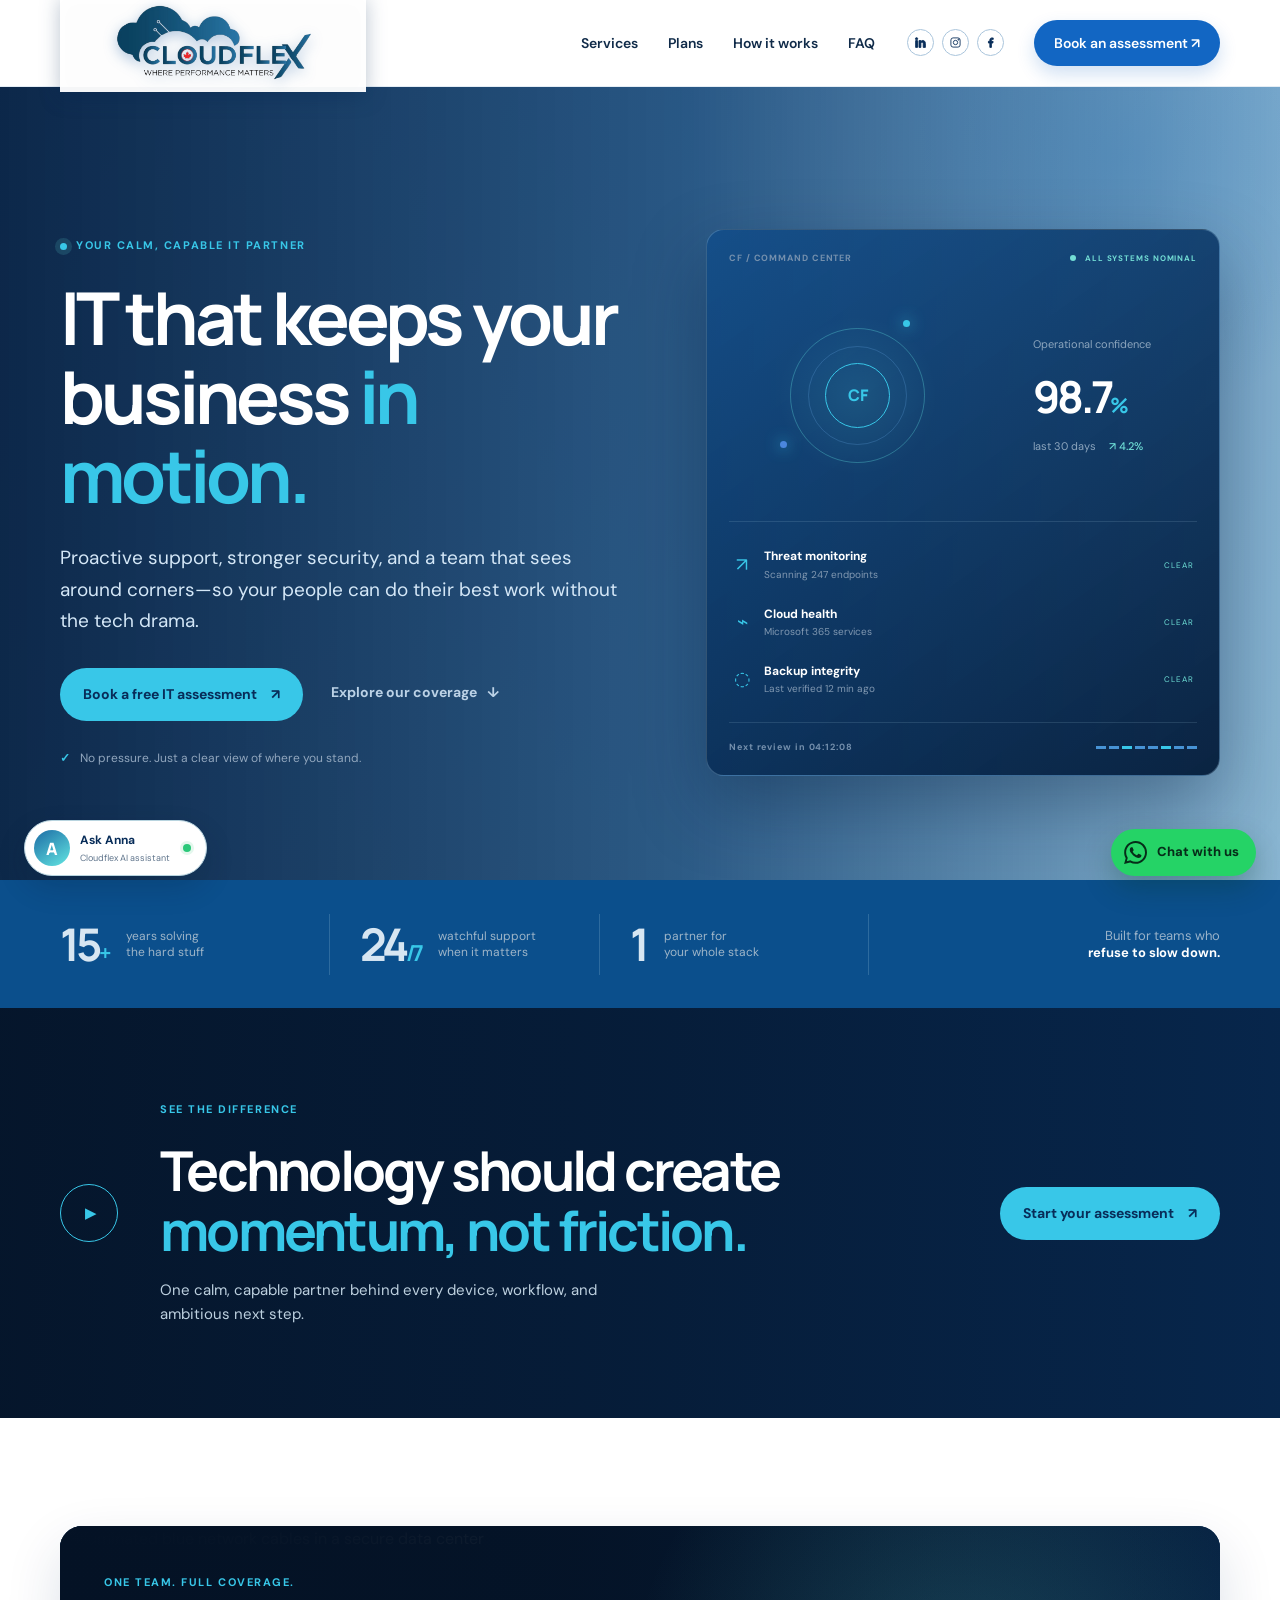
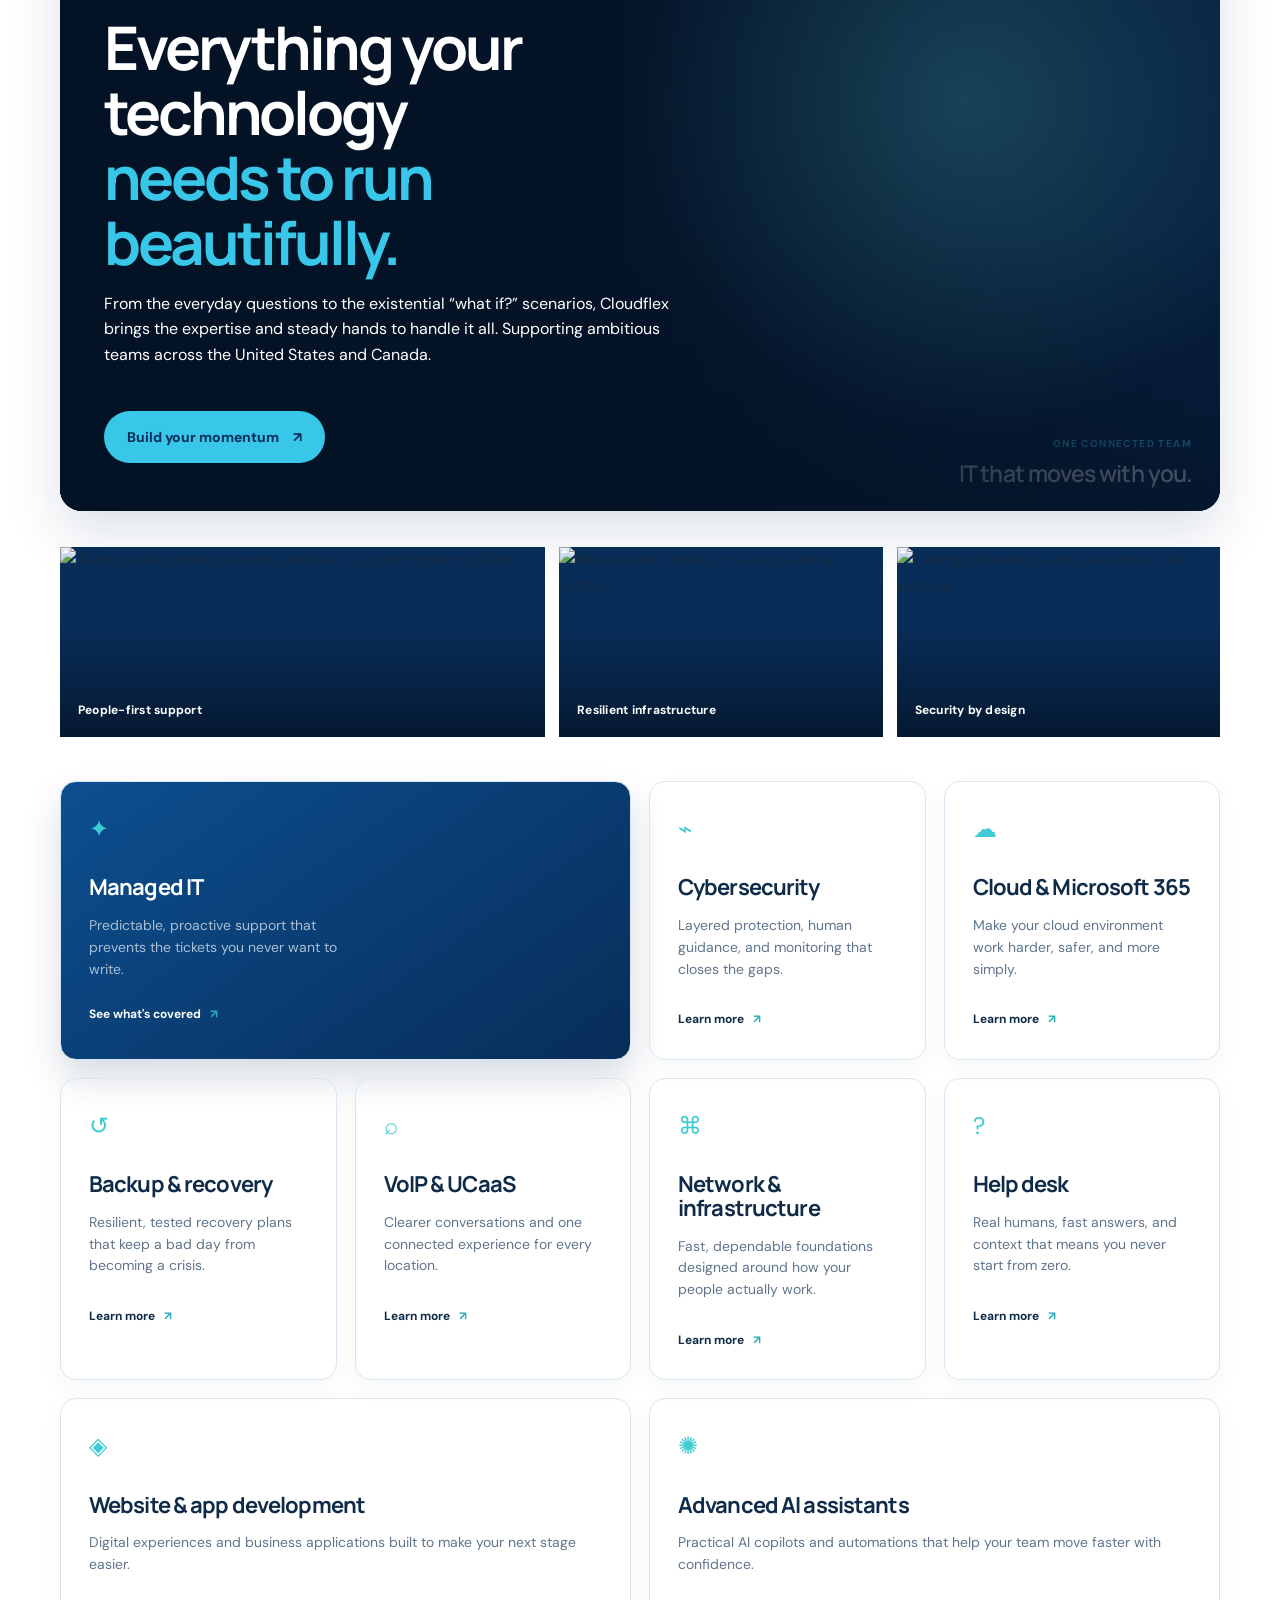
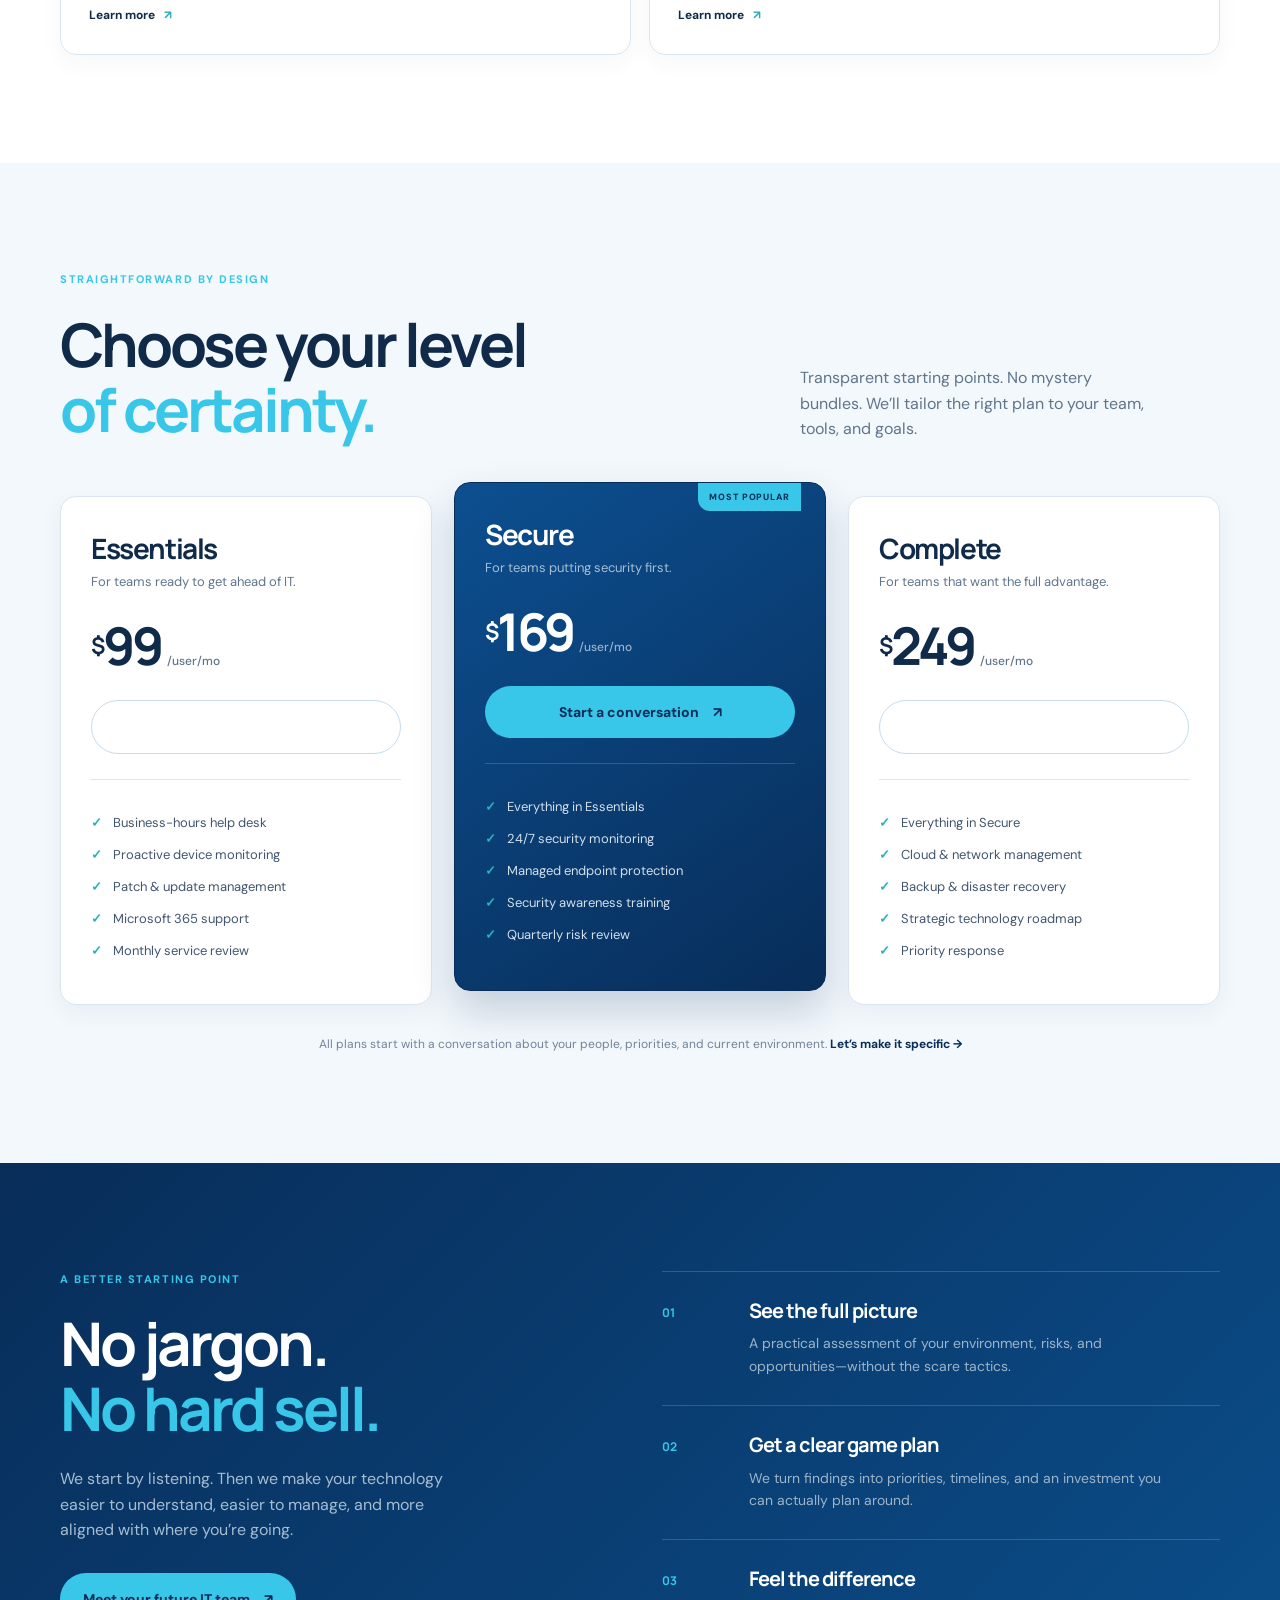
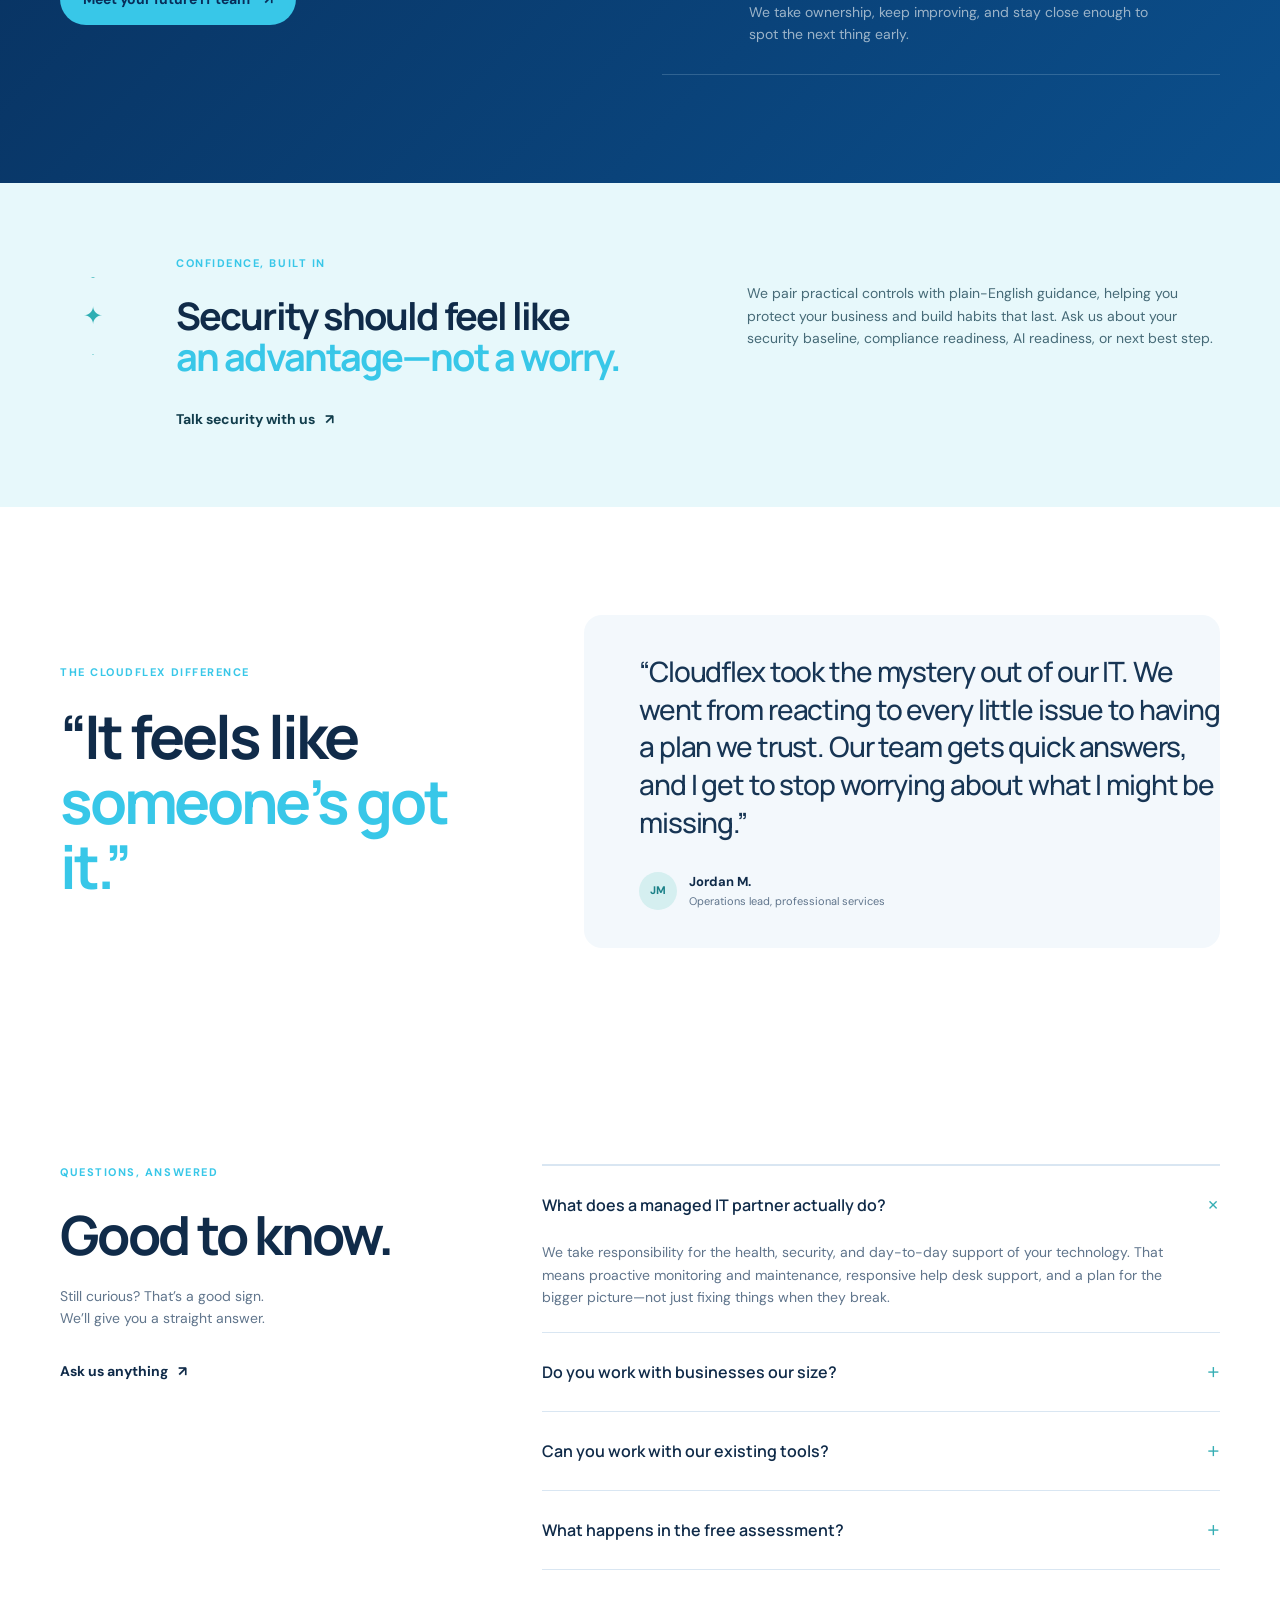
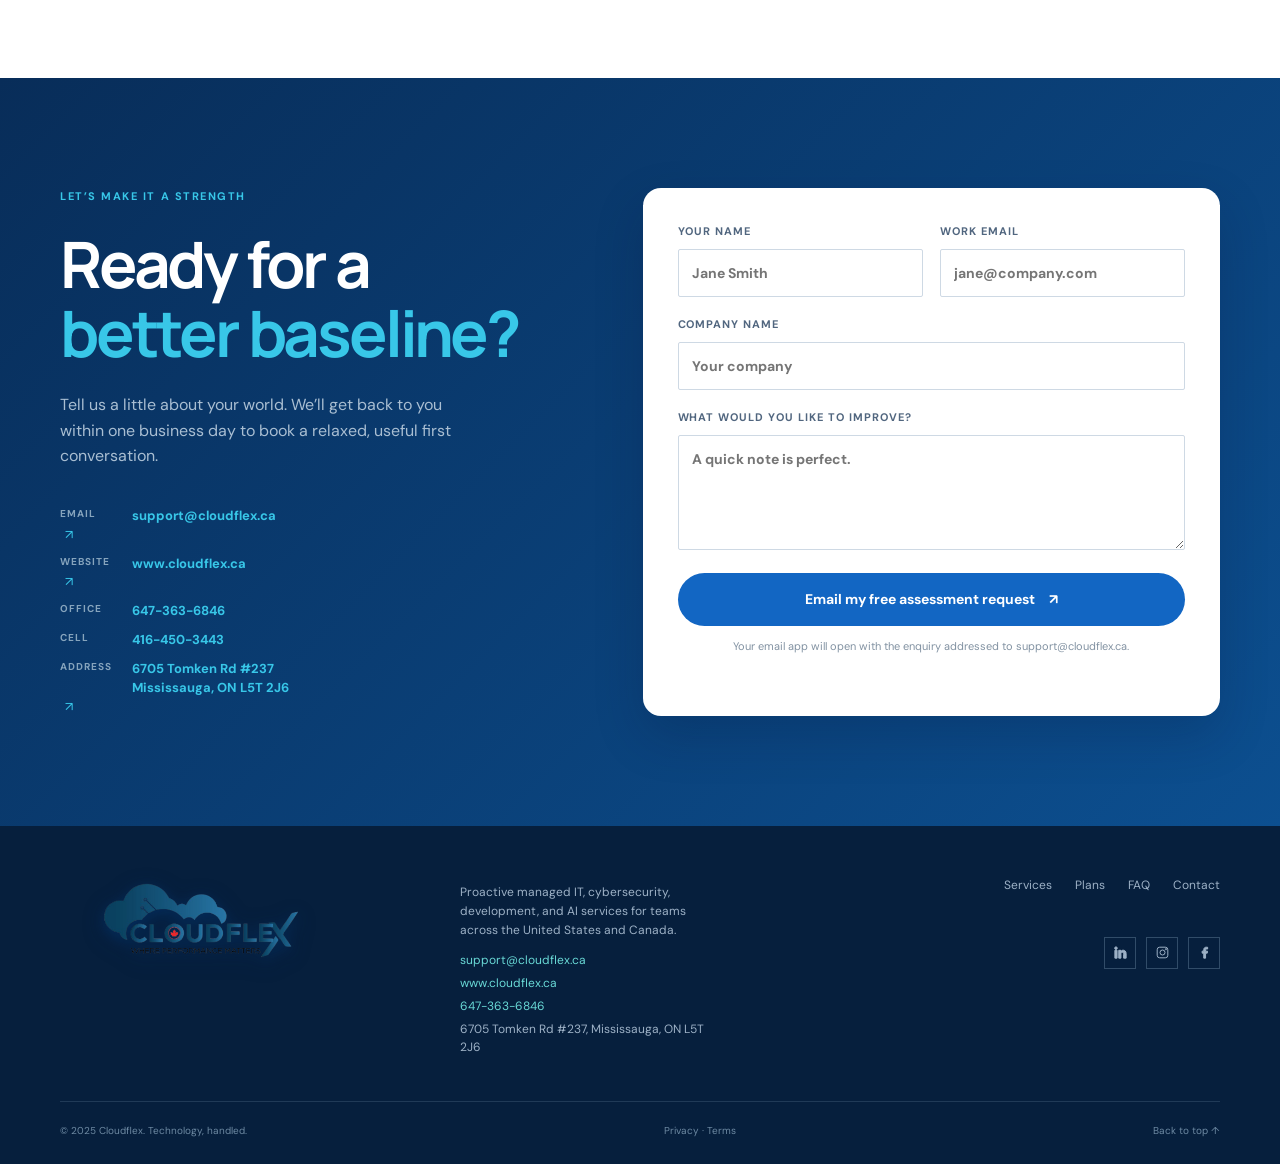
==== commit 3b9f90fd: "Use attached Cloudflex logo asset Replace the previous logo path with the newly named attached logo " ====
--- a/index.html
+++ b/index.html
@@ -16,13 +16,13 @@
   <meta property="og:title" content="Cloudflex | Proactive IT support for ambitious teams">
   <meta property="og:description" content="Keep your team moving with a calm, secure, always-on IT partner.">
   <meta property="og:type" content="website">
-  <meta property="og:image" content="resources/images/cloudflex-logo.png">
-  <link rel="icon" href="resources/images/cloudflex-logo.png" type="image/png">
+  <meta property="og:image" content="resources/images/cloudflex-logo-attached.png">
+  <link rel="icon" href="resources/images/cloudflex-logo-attached.png" type="image/png">
   <link rel="stylesheet" href="marketing.css">
 </head>
 <body>
   <header class="site-header" id="top">
-    <div class="container nav-wrap"><a class="brand" href="index.html" aria-label="Cloudflex home"><img src="resources/images/cloudflex-logo.png" alt="Cloudflex - Where performance matters" width="280" height="90"></a>
+    <div class="container nav-wrap"><a class="brand" href="index.html" aria-label="Cloudflex home"><img src="resources/images/cloudflex-logo-attached.png" alt="Cloudflex - Where performance matters" width="280" height="90"></a>
       <button class="menu-toggle" type="button" aria-expanded="false" aria-controls="site-nav" aria-label="Open navigation">
         <span></span><span></span><span></span>
       </button>
@@ -173,7 +173,7 @@
     <svg viewBox="0 0 24 24" aria-hidden="true"><path d="M20.52 3.48A11.84 11.84 0 0 0 12.08 0C5.52 0 .18 5.34.18 11.91c0 2.1.55 4.15 1.59 5.96L.1 24l6.28-1.64a11.9 11.9 0 0 0 5.69 1.45h.01c6.56 0 11.9-5.34 11.9-11.91 0-3.18-1.23-6.16-3.46-8.42Zm-8.44 18.26h-.01a9.87 9.87 0 0 1-5.03-1.38l-.36-.21-3.73.98 1-3.64-.23-.37a9.86 9.86 0 0 1-1.51-5.21C2.21 6.46 6.64 2.03 12.08 2.03c2.63 0 5.1 1.03 6.96 2.89a9.83 9.83 0 0 1 2.88 6.98c0 5.44-4.43 9.84-9.84 9.84Zm5.4-7.37c-.3-.15-1.76-.87-2.03-.97-.27-.1-.47-.15-.67.15-.2.3-.77.97-.94 1.17-.17.2-.35.22-.65.07-.3-.15-1.25-.46-2.38-1.47-.88-.78-1.47-1.75-1.64-2.05-.17-.3-.02-.46.13-.61.13-.13.3-.35.45-.52.15-.17.2-.3.3-.5.1-.2.05-.37-.02-.52-.07-.15-.67-1.61-.92-2.2-.24-.58-.49-.5-.67-.51h-.57c-.2 0-.52.07-.79.37-.27.3-1.04 1.02-1.04 2.49s1.07 2.89 1.22 3.09c.15.2 2.1 3.2 5.09 4.49.71.31 1.27.49 1.7.63.72.23 1.37.2 1.89.12.58-.09 1.76-.72 2.01-1.42.25-.7.25-1.3.17-1.42-.07-.12-.27-.2-.57-.35Z"/></svg>
     <span>Chat with us</span>
   </a>
-  <footer class="site-footer"><div class="container footer-top"><a class="brand" href="index.html" aria-label="Cloudflex home"><img src="resources/images/cloudflex-logo.png" alt="Cloudflex - Where performance matters" width="240" height="78"></a><div class="footer-contact"><p>Proactive managed IT, cybersecurity, development, and AI services for teams across the United States and Canada.</p><a href="mailto:support@cloudflex.ca">support@cloudflex.ca</a><a href="https://www.cloudflex.ca" target="_blank" rel="noreferrer">www.cloudflex.ca</a><a href="tel:+16473636846">647-363-6846</a><span>6705 Tomken Rd #237, Mississauga, ON L5T 2J6</span></div><div class="footer-links"><a href="#services">Services</a><a href="#plans">Plans</a><a href="#faq">FAQ</a>  <a href="contact.html">Contact</a><div class="social-links" aria-label="Social media"><a href="https://www.linkedin.com" target="_blank" rel="noreferrer" aria-label="LinkedIn"><svg viewBox="0 0 24 24" aria-hidden="true"><path d="M6.5 8.5H3V21h3.5V8.5ZM4.75 3A2.05 2.05 0 1 0 4.75 7.1 2.05 2.05 0 0 0 4.75 3ZM21 13.85C21 10.08 18.99 8.3 16.32 8.3c-2.15 0-3.11 1.18-3.64 2.01V8.5H9.2V21h3.48v-6.19c0-1.63.31-3.21 2.33-3.21 1.99 0 2.02 1.87 2.02 3.32V21H21v-7.15Z"/></svg></a><a href="https://www.instagram.com" target="_blank" rel="noreferrer" aria-label="Instagram"><svg viewBox="0 0 24 24" aria-hidden="true"><rect x="3.5" y="3.5" width="17" height="17" rx="4"/><circle cx="12" cy="12" r="4"/><circle cx="17.5" cy="6.7" r="1"/></svg></a><a href="https://www.facebook.com" target="_blank" rel="noreferrer" aria-label="Facebook"><svg viewBox="0 0 24 24" aria-hidden="true"><path d="M13.7 21v-8h2.7l.4-3.1h-3.1v-2c0-.9.3-1.5 1.6-1.5H17V3.6c-.3 0-1.2-.1-2.3-.1-2.3 0-3.9 1.4-3.9 4v2.3H8.2V13h2.6v8h2.9Z"/></svg></a></div></div></div><div class="container footer-bottom"><span>© 2025 Cloudflex. Technology, handled.</span><span>Privacy · Terms</span><a href="#top">Back to top ↑</a></div></footer>
+  <footer class="site-footer"><div class="container footer-top"><a class="brand" href="index.html" aria-label="Cloudflex home"><img src="resources/images/cloudflex-logo-attached.png" alt="Cloudflex - Where performance matters" width="240" height="78"></a><div class="footer-contact"><p>Proactive managed IT, cybersecurity, development, and AI services for teams across the United States and Canada.</p><a href="mailto:support@cloudflex.ca">support@cloudflex.ca</a><a href="https://www.cloudflex.ca" target="_blank" rel="noreferrer">www.cloudflex.ca</a><a href="tel:+16473636846">647-363-6846</a><span>6705 Tomken Rd #237, Mississauga, ON L5T 2J6</span></div><div class="footer-links"><a href="#services">Services</a><a href="#plans">Plans</a><a href="#faq">FAQ</a>  <a href="contact.html">Contact</a><div class="social-links" aria-label="Social media"><a href="https://www.linkedin.com" target="_blank" rel="noreferrer" aria-label="LinkedIn"><svg viewBox="0 0 24 24" aria-hidden="true"><path d="M6.5 8.5H3V21h3.5V8.5ZM4.75 3A2.05 2.05 0 1 0 4.75 7.1 2.05 2.05 0 0 0 4.75 3ZM21 13.85C21 10.08 18.99 8.3 16.32 8.3c-2.15 0-3.11 1.18-3.64 2.01V8.5H9.2V21h3.48v-6.19c0-1.63.31-3.21 2.33-3.21 1.99 0 2.02 1.87 2.02 3.32V21H21v-7.15Z"/></svg></a><a href="https://www.instagram.com" target="_blank" rel="noreferrer" aria-label="Instagram"><svg viewBox="0 0 24 24" aria-hidden="true"><rect x="3.5" y="3.5" width="17" height="17" rx="4"/><circle cx="12" cy="12" r="4"/><circle cx="17.5" cy="6.7" r="1"/></svg></a><a href="https://www.facebook.com" target="_blank" rel="noreferrer" aria-label="Facebook"><svg viewBox="0 0 24 24" aria-hidden="true"><path d="M13.7 21v-8h2.7l.4-3.1h-3.1v-2c0-.9.3-1.5 1.6-1.5H17V3.6c-.3 0-1.2-.1-2.3-.1-2.3 0-3.9 1.4-3.9 4v2.3H8.2V13h2.6v8h2.9Z"/></svg></a></div></div></div><div class="container footer-bottom"><span>© 2025 Cloudflex. Technology, handled.</span><span>Privacy · Terms</span><a href="#top">Back to top ↑</a></div></footer>
   <script src="marketing.js"></script>
 </body>
 </html>
--- a/marketing.css
+++ b/marketing.css
@@ -0,0 +1,111 @@
+@import url('https://fonts.googleapis.com/css2?family=DM+Sans:wght@400;500;600;700&family=Manrope:wght@400;500;600;700;800&display=swap');
+:root{--navy:#071a33;--navy-2:#0b2344;--ink:#091c34;--muted:#6b7c93;--line:#dfe7f0;--ice:#f4f8fc;--cyan:#63e6e2;--blue:#2f74dc;--white:#fff;--shadow:0 25px 70px rgba(7,26,51,.12)}
+*{box-sizing:border-box}html{scroll-behavior:smooth}body{margin:0;color:var(--ink);font-family:'DM Sans',Arial,sans-serif;font-size:16px;line-height:1.6;background:var(--white)}a{color:inherit;text-decoration:none}button,input,textarea{font:inherit}button{cursor:pointer} .container{width:min(1160px,calc(100% - 48px));margin:auto}
+.site-header{position:absolute;top:0;left:0;right:0;z-index:20;background:linear-gradient(180deg,rgba(3,16,34,.76),transparent);border-bottom:1px solid rgba(174,213,235,.18)}.nav-wrap{height:100px;display:flex;align-items:center;justify-content:space-between}.brand{display:inline-flex;align-items:center;background:transparent;padding:0;border-radius:0;filter:drop-shadow(0 4px 0 rgba(255,255,255,.72)) drop-shadow(0 9px 16px rgba(0,0,0,.42))}.brand img{display:block;width:280px;height:90px;object-fit:contain;filter:drop-shadow(0 2px 0 rgba(255,255,255,.46)) drop-shadow(0 5px 8px rgba(0,73,151,.5))}.site-nav{display:flex;align-items:center;gap:26px;color:#e7f4fb;font-size:14px;font-weight:600}.site-nav a{transition:color .2s}.site-nav a:hover{color:var(--cyan)}.top-social-links{display:flex;align-items:center;gap:8px;margin-left:2px}.top-social-links a{width:27px;height:27px;border:1px solid rgba(207,233,242,.5);border-radius:50%;display:grid;place-items:center;color:#e7f4fb}.top-social-links a:hover{border-color:var(--cyan);color:var(--cyan)}.top-social-links svg{width:13px;height:13px;fill:currentColor;stroke:currentColor;stroke-width:1.6}.top-social-links circle,.top-social-links rect{fill:none}.nav-cta{color:var(--navy)!important;background:var(--cyan);padding:11px 17px;border-radius:3px}.menu-toggle{display:none;background:none;border:0;padding:8px}.menu-toggle span{display:block;width:25px;height:2px;background:var(--white);margin:5px}
+.hero{position:relative;overflow:hidden;background:#dcecf4 url('https://images.unsplash.com/photo-1597852074816-d933c7d2b988?auto=format&fit=crop&w=2400&q=95') center/cover;color:var(--white);padding:178px 0 100px}.hero:before{content:'';position:absolute;inset:0;background:linear-gradient(90deg,rgba(4,18,37,.88),rgba(4,18,37,.48) 48%,rgba(4,18,37,.18)),linear-gradient(135deg,rgba(255,255,255,.35),rgba(85,180,214,.12));opacity:.92}.hero-grid{position:relative;z-index:1;display:grid;grid-template-columns:1fr .88fr;gap:76px;align-items:center}.signal,.section-kicker{margin:0 0 23px;text-transform:uppercase;letter-spacing:.14em;font-size:11px;font-weight:700;color:#45c9ce}.signal{display:flex;align-items:center;gap:9px}.signal-dot{width:7px;height:7px;background:var(--cyan);border-radius:50%;box-shadow:0 0 0 5px rgba(99,230,226,.14)}h1,h2,h3{font-family:'Manrope',Arial,sans-serif;line-height:1.08;letter-spacing:-.05em;margin:0}h1{font-size:clamp(48px,6vw,80px);max-width:650px;font-weight:700}h1 em,h2 span{font-style:normal;color:var(--cyan)}.hero-lede{max-width:560px;color:#b7c7d9;font-size:19px;line-height:1.65;margin:28px 0 32px}.hero-actions{display:flex;align-items:center;gap:28px}.button{border:0;display:inline-flex;justify-content:center;align-items:center;gap:14px;padding:15px 20px;border-radius:3px;font-weight:700;font-size:14px;transition:transform .2s,box-shadow .2s,background .2s}.button:hover{transform:translateY(-2px);box-shadow:0 12px 25px rgba(20,70,120,.2)}.button:disabled{cursor:default;opacity:.82;transform:none;box-shadow:none}.button-primary{background:var(--cyan);color:var(--navy)}.button-outline{border:1px solid #b9c9d9;color:var(--navy);background:transparent}.button-outline:hover{background:var(--navy);color:var(--white);border-color:var(--navy)}.text-link{font-weight:700;font-size:14px;display:inline-flex;gap:10px;border-bottom:1px solid transparent;padding-bottom:3px}.text-link:hover{border-color:currentColor}.hero .text-link{color:#bcd2e6}.hero-note{margin-top:28px;font-size:12px;color:#91a6bd}.check{color:var(--cyan);font-weight:700;margin-right:7px}.hero-glow{position:absolute;width:580px;height:580px;border-radius:50%;right:-130px;top:-220px;background:radial-gradient(circle,rgba(39,116,180,.26),transparent 65%);pointer-events:none}
+.hero-console{border:1px solid rgba(160,205,230,.28);background:linear-gradient(145deg,rgba(29,62,101,.82),rgba(6,24,47,.96));box-shadow:0 30px 80px rgba(0,0,0,.28);padding:21px 22px;position:relative}.console-top,.console-footer{display:flex;justify-content:space-between;align-items:center;color:#7590ad;font-size:9px;letter-spacing:.1em;font-weight:700}.live{color:#73ded5;font-size:8px}.live i{display:inline-block;width:6px;height:6px;border-radius:50%;background:#73ded5;margin-right:6px}.console-main{display:flex;align-items:center;justify-content:space-around;padding:48px 0 43px;border-bottom:1px solid rgba(165,205,228,.15)}.orbit{width:165px;height:165px;border-radius:50%;position:relative;display:grid;place-items:center;background:radial-gradient(circle,rgba(99,230,226,.11),transparent 68%)}.orbit-core{width:65px;height:65px;border-radius:50%;border:1px solid var(--cyan);display:grid;place-items:center;color:var(--cyan);font-family:'Manrope';font-weight:800;letter-spacing:-.04em}.orbit-ring{position:absolute;border:1px solid rgba(99,230,226,.32);border-radius:50%;inset:15px}.ring-two{inset:33px;border-color:rgba(87,149,207,.32)}.orbit-signal{position:absolute;width:7px;height:7px;background:var(--cyan);border-radius:50%;box-shadow:0 0 15px var(--cyan)}.signal-one{top:7px;right:30px}.signal-two{bottom:30px;left:5px;background:#4b86dd}.console-status{display:flex;flex-direction:column;gap:7px}.status-label,.status-caption{font-size:11px;color:#8ca5bd}.console-status strong{font-family:'Manrope';font-size:44px;letter-spacing:-.07em}.console-status strong span{font-size:21px;color:var(--cyan)}.status-caption b{color:#6fe0d7;margin-left:10px;font-weight:500}.console-feed{padding:14px 0}.console-feed>div{display:flex;align-items:center;gap:12px;padding:11px 3px}.feed-icon{color:var(--cyan);font-size:19px;width:20px;text-align:center}.console-feed p{flex:1;margin:0;display:flex;flex-direction:column;font-size:12px}.console-feed small{color:#8198b1;font-size:10px}.feed-ok{font-size:8px;color:#6fe0d7;letter-spacing:.12em}.console-footer{border-top:1px solid rgba(165,205,228,.15);padding-top:17px;font-size:9px}.pulse-bar{display:flex;gap:3px}.pulse-bar i{width:10px;height:3px;background:#4793d5}.pulse-bar i:nth-child(3n){background:var(--cyan)}
+.proof-strip{background:#0d2a4e;color:#d7e6f2}.proof-grid{display:grid;grid-template-columns:1fr 1fr 1fr 1.3fr;align-items:center;min-height:142px}.proof-grid>div{display:flex;align-items:center;gap:18px;border-right:1px solid rgba(186,219,236,.2);padding:8px 30px}.proof-grid>div:first-child{padding-left:0}.proof-grid strong{font:700 45px/1 'Manrope';letter-spacing:-.08em}.proof-grid strong span{font-size:22px;color:var(--cyan)}.proof-grid div>span{font-size:12px;line-height:1.35;color:#9eb5c8}.proof-grid p{margin:0 0 0 40px;text-align:right;color:#99b2c9;font-size:13px;line-height:1.35}.proof-grid p b{color:var(--white)}
+.video-banner{position:relative;min-height:410px;display:flex;align-items:center;overflow:hidden;background:var(--navy) url('https://images.unsplash.com/photo-1518770660439-4636190af475?auto=format&fit=crop&w=1800&q=85') center/cover;color:var(--white)}.video-banner video{position:absolute;inset:0;width:100%;height:100%;object-fit:cover;filter:saturate(.7)}.video-banner video.video-fallback{display:none}.video-banner-shade{position:absolute;inset:0;background:linear-gradient(90deg,rgba(5,20,40,.93),rgba(5,20,40,.64) 52%,rgba(5,20,40,.28))}.video-banner-content{position:relative;z-index:1;display:grid;grid-template-columns:72px 1fr auto;gap:28px;align-items:center}.video-play{width:58px;height:58px;border:1px solid var(--cyan);border-radius:50%;display:grid;place-items:center;color:var(--cyan);font-size:15px;padding-left:3px}.video-banner h2{font-size:clamp(34px,4.3vw,55px)}.video-banner h2 span{color:var(--cyan)}.video-banner-content>div p:not(.section-kicker){max-width:480px;color:#bdd0df;font-size:15px;margin:18px 0 0}
+.section{padding:124px 0}.section-intro{position:relative;isolation:isolate;display:grid;grid-template-columns:1fr .74fr;gap:40px;align-items:stretch;min-height:390px;margin-bottom:36px;padding:48px 44px;overflow:hidden;background:var(--navy);color:var(--white)}.section-intro:before{content:'';position:absolute;inset:0;z-index:-2;background:linear-gradient(90deg,rgba(4,18,37,.98) 0%,rgba(4,18,37,.84) 43%,rgba(4,18,37,.32) 100%)}.section-intro:after{content:'';position:absolute;inset:0;z-index:-1;background:radial-gradient(circle at 78% 30%,rgba(99,230,226,.2),transparent 34%),linear-gradient(0deg,rgba(4,18,37,.7),transparent 48%);pointer-events:none}.section-intro-copy{display:flex;flex-direction:column;justify-content:center;position:relative;z-index:2}.section-intro h2,.plans-heading h2,.process-copy h2,.testimonial-grid h2{font-size:clamp(39px,4.7vw,62px)}.section-intro-copy>p:last-child{margin:22px 0 0;color:#c1d2df;max-width:470px;font-size:16px}.intro-action{align-self:flex-start;margin-top:27px}.section-intro-image{position:absolute;inset:0;z-index:-3;margin:0;overflow:hidden;background:var(--navy)}.section-intro-image img{width:100%;height:100%;object-fit:cover;display:block;filter:saturate(.78) contrast(1.05)}.section-intro-image:after{content:'';position:absolute;inset:0;background:linear-gradient(90deg,rgba(4,19,37,.94) 0%,rgba(4,19,37,.7) 42%,rgba(4,19,37,.22) 100%)}.section-intro-image figcaption{position:absolute;z-index:1;right:28px;bottom:25px;display:flex;flex-direction:column;color:var(--white);text-align:right}.section-intro-image figcaption span{color:var(--cyan);font-size:10px;text-transform:uppercase;letter-spacing:.14em;font-weight:700}.section-intro-image figcaption b{font:600 23px/1.15 'Manrope';letter-spacing:-.04em;margin-top:8px}.services-visual{display:grid;grid-template-columns:1.5fr 1fr 1fr;gap:14px;margin-bottom:44px}.services-visual figure{position:relative;height:190px;margin:0;overflow:hidden;background:var(--navy)}.services-visual img{width:100%;height:100%;object-fit:cover;display:block;filter:saturate(.82)}.services-visual figure:after{content:'';position:absolute;inset:0;background:linear-gradient(180deg,transparent 42%,rgba(4,19,37,.78))}.services-visual figcaption{position:absolute;z-index:1;bottom:17px;left:18px;color:var(--white);font-size:12px;font-weight:700;letter-spacing:.02em}.services-grid{display:grid;grid-template-columns:repeat(4,1fr);border-top:1px solid var(--line);border-left:1px solid var(--line)}.services-grid article{min-height:230px;padding:30px;border-right:1px solid var(--line);border-bottom:1px solid var(--line);transition:background .25s,transform .25s}.services-grid article:hover{background:#f5f9fc;transform:translateY(-3px)}.service-feature{grid-column:span 2;background:var(--navy);color:var(--white)!important;display:flex;flex-direction:column}.service-feature:hover,.service-card:hover{background:#0b284b!important;color:var(--white)}.service-card:hover p{color:#a9bfd3}.service-icon{font-size:24px;color:#3fcbd1;display:block;margin-bottom:28px}.service-card h3,.service-feature h3{font-size:22px;letter-spacing:-.04em}.services-grid p{font-size:14px;color:var(--muted);margin:15px 0 25px;line-height:1.55}.service-feature p{color:#a9bfd3;max-width:280px}.services-grid a{font-size:12px;font-weight:700}.services-grid a span{color:#28aeb8;margin-left:6px}
+.services-grid article:nth-last-child(-n+2){grid-column:span 2}
+.plans-section{background:var(--ice)}.plans-heading{display:grid;grid-template-columns:1fr .6fr;gap:40px;align-items:end;margin-bottom:54px}.plans-heading>p{color:var(--muted);margin:0;max-width:350px}.plans-grid{display:grid;grid-template-columns:repeat(3,1fr);gap:17px;align-items:stretch}.plan{background:var(--white);padding:38px 31px 34px;border:1px solid var(--line);position:relative}.plan-featured{background:var(--navy);color:var(--white);border-color:var(--navy);box-shadow:var(--shadow);transform:translateY(-12px)}.popular{position:absolute;top:0;right:24px;background:var(--cyan);color:var(--navy);font-size:9px;font-weight:800;letter-spacing:.1em;padding:7px 11px}.plan h3{font-size:28px}.plan-for{font-size:13px;color:var(--muted);margin:9px 0 27px}.plan-featured .plan-for{color:#a6bfd6}.price{font:700 52px/1 'Manrope';letter-spacing:-.07em;margin-bottom:28px}.price sup{font-size:23px;vertical-align:top;top:.6em;position:relative;margin-right:2px}.price span{font:500 12px 'DM Sans';letter-spacing:0;color:var(--muted);margin-left:7px}.plan-featured .price span{color:#9bb3c9}.plan .button{width:100%;margin-bottom:25px}.plan-featured .button-primary{background:var(--cyan)}.plan ul{padding:22px 0 0;margin:0;border-top:1px solid var(--line);list-style:none}.plan-featured ul{border-color:rgba(255,255,255,.17)}.plan li{font-size:13px;margin:11px 0;color:#42566e}.plan-featured li{color:#d1e0ec}.plan li:before{content:'✓';color:#2ab2bb;margin-right:11px;font-weight:700}.plan-footnote{font-size:12px;color:#72849a;text-align:center;margin:30px 0 0}.plan-footnote a{color:var(--navy);font-weight:700}
+.process-section{background:var(--navy);color:var(--white)}.process-grid{display:grid;grid-template-columns:.9fr 1fr;gap:100px}.process-copy>p:not(.section-kicker){color:#a6bdd1;max-width:400px;margin:25px 0 30px}.steps{border-top:1px solid rgba(180,213,232,.22)}.step{display:grid;grid-template-columns:65px 1fr;gap:22px;padding:28px 0;border-bottom:1px solid rgba(180,213,232,.22)}.step>span{font:700 12px 'Manrope';color:var(--cyan);padding-top:4px}.step h3{font-size:20px}.step p{color:#9cb4c9;font-size:14px;margin:11px 0 0;max-width:420px}
+.security-band{background:#dff4f2;padding:72px 0}.security-grid{display:grid;grid-template-columns:90px 1.15fr 1fr;gap:26px;align-items:center}.shield-mark{width:66px;height:78px;border:1px solid #4ebec0;clip-path:polygon(50% 0,92% 15%,86% 68%,50% 100%,14% 68%,8% 15%);display:grid;place-items:center;color:#2eaeb3;font-size:24px}.security-grid h2{font-size:38px}.security-grid>p{color:#466a77;margin:0;font-size:14px}.light-link{grid-column:2;color:#123d4c;margin-top:5px}
+.testimonial-section{background:#fff}.testimonial-grid{display:grid;grid-template-columns:.8fr 1.2fr;gap:100px;align-items:center}.testimonial-grid figure{margin:0;padding-left:55px;border-left:1px solid var(--line)}blockquote{font:500 28px/1.35 'Manrope';letter-spacing:-.04em;margin:0 0 30px;color:#173554}.testimonial-grid figcaption{display:flex;gap:12px;align-items:center}.avatar{width:38px;height:38px;border-radius:50%;background:#d5eff0;color:#1c8188;display:grid;place-items:center;font-size:11px;font-weight:800}.testimonial-grid figcaption span:last-child{display:flex;flex-direction:column;font-size:13px}.testimonial-grid figcaption small{color:var(--muted);font-size:11px}
+.faq-section{padding-top:80px}.faq-grid{display:grid;grid-template-columns:.72fr 1.28fr;gap:100px}.faq-grid h2{font-size:54px}.faq-grid>div:first-child>p:not(.section-kicker){font-size:14px;color:var(--muted);max-width:220px;margin:22px 0 28px}.faq-list{border-top:1px solid var(--line)}details{border-bottom:1px solid var(--line)}summary{list-style:none;cursor:pointer;padding:22px 0;font:600 16px 'Manrope';display:flex;justify-content:space-between;align-items:center}summary::-webkit-details-marker{display:none}summary span{font-size:22px;font-weight:400;color:#35aeb4;transition:transform .2s}details[open] summary span{transform:rotate(45deg)}details p{color:var(--muted);font-size:14px;max-width:640px;margin:-3px 30px 24px 0}
+.contact-section{background:var(--navy);color:var(--white);padding:110px 0}.contact-grid{display:grid;grid-template-columns:.9fr 1.1fr;gap:110px}.contact-copy h2{font-size:clamp(44px,5vw,66px)}.contact-copy h2 em{color:var(--cyan);font-style:normal}.contact-copy>p:not(.section-kicker){color:#a9bed2;max-width:400px;margin:25px 0}.contact-details{display:flex;flex-direction:column;gap:10px;margin-top:38px;font-size:13px}.contact-details a{color:var(--cyan);font-weight:700;display:grid;grid-template-columns:72px 1fr;line-height:1.45}.contact-details .detail-label{color:#86a4bd;font-size:10px;text-transform:uppercase;letter-spacing:.1em}.contact-details b{font-weight:400;margin-left:5px}.contact-form{background:var(--white);color:var(--ink);padding:35px}.contact-form label{display:block;font-size:11px;text-transform:uppercase;letter-spacing:.09em;font-weight:700;color:#51667f;margin-bottom:19px}.contact-form input,.contact-form textarea{display:block;width:100%;margin-top:8px;border:1px solid #ced9e4;padding:12px 13px;color:var(--ink);font-size:14px;resize:vertical;outline:0;border-radius:2px}.contact-form input:focus,.contact-form textarea:focus{border-color:#3daeb4;box-shadow:0 0 0 3px rgba(61,174,180,.14)}.form-row{display:grid;grid-template-columns:1fr 1fr;gap:17px}.contact-form .button{width:100%;margin-top:4px}.form-note{font-size:11px;color:#8292a2;text-align:center;margin:12px 0 0}.form-note.success{color:#1a8b80;font-weight:700}
+.site-footer{background:#05152a;color:#9db1c6;padding:50px 0 25px}.footer-top{display:grid;grid-template-columns:1fr 1fr 1fr;gap:40px;align-items:start;padding-bottom:45px;border-bottom:1px solid rgba(182,211,231,.15)}.site-footer .brand img{width:310px;height:102px;object-fit:contain}.footer-contact{display:flex;flex-direction:column;gap:5px;font-size:12px;line-height:1.5}.footer-contact p{font-size:12px;line-height:1.55;max-width:250px;margin:7px 0 7px}.footer-contact a{color:#69d9d6}.footer-contact span{max-width:250px}.footer-links{display:flex;justify-content:flex-end;gap:23px;font-size:12px;flex-wrap:wrap}.footer-links a:hover,.footer-bottom a:hover{color:var(--cyan)}.social-links{display:flex;gap:10px;width:100%;justify-content:flex-end;margin-top:18px}.social-links a{width:32px;height:32px;border:1px solid rgba(177,210,229,.25);display:grid;place-items:center;color:#9db1c6;transition:color .2s,border-color .2s,transform .2s}.social-links a:hover{color:var(--cyan);border-color:var(--cyan);transform:translateY(-2px)}.social-links svg{width:15px;height:15px;fill:currentColor;stroke:currentColor;stroke-width:1.6}.social-links circle,.social-links rect{fill:none}.footer-bottom{display:flex;justify-content:space-between;align-items:center;padding-top:21px;font-size:10px;color:#6e8aa3}
+.whatsapp-float{position:fixed;right:24px;bottom:24px;z-index:18;display:flex;align-items:center;gap:10px;padding:12px 17px 12px 13px;border-radius:999px;background:#25d366;color:#062d19;font-size:13px;font-weight:800;box-shadow:0 12px 28px rgba(5,56,34,.28);transition:transform .2s,box-shadow .2s}.whatsapp-float:hover{transform:translateY(-3px);box-shadow:0 16px 32px rgba(5,56,34,.36)}.whatsapp-float svg{width:23px;height:23px;fill:currentColor}
+.sr-only{position:absolute;width:1px;height:1px;padding:0;margin:-1px;overflow:hidden;clip:rect(0,0,0,0);white-space:nowrap;border:0}.anna-launcher{position:fixed;left:24px;bottom:24px;z-index:18;display:flex;align-items:center;gap:10px;padding:9px 15px 9px 9px;border:1px solid #b8d4df;border-radius:999px;background:var(--white);color:var(--navy);box-shadow:0 12px 28px rgba(7,26,51,.18);text-align:left;transition:transform .2s,box-shadow .2s}.anna-launcher:hover{transform:translateY(-3px);box-shadow:0 16px 32px rgba(7,26,51,.25)}.anna-avatar{width:36px;height:36px;display:grid;place-items:center;border-radius:50%;background:linear-gradient(145deg,#1c6ca5,#63e6e2);color:var(--white);font:800 17px 'Manrope'}.anna-launcher b,.anna-launcher small{display:block}.anna-launcher b{font-size:12px}.anna-launcher small{color:var(--muted);font-size:9px;margin-top:1px}.anna-online{width:8px;height:8px;margin-left:3px;border-radius:50%;background:#2bc879;box-shadow:0 0 0 3px #e4f7ed}.anna-chat{position:fixed;left:24px;bottom:84px;z-index:19;width:min(350px,calc(100% - 48px));overflow:hidden;background:var(--white);border:1px solid #d8e3ed;box-shadow:0 20px 55px rgba(7,26,51,.24)}.anna-chat[hidden]{display:none}.anna-chat-head{display:flex;align-items:center;justify-content:space-between;padding:16px 17px;background:var(--navy);color:var(--white)}.anna-chat-head strong,.anna-chat-head span{display:block}.anna-chat-head strong{font:700 17px 'Manrope'}.anna-chat-head span{font-size:10px;color:#9dbbd1}.anna-close{border:0;background:transparent;color:var(--white);font-size:25px;line-height:1}.anna-messages{padding:18px 16px;min-height:95px}.anna-message{max-width:90%;padding:11px 12px;background:#edf5fa;color:#274661;font-size:12px;line-height:1.5}.anna-message.user{margin:9px 0 0 auto;background:#dff4f2;color:#164d55}.anna-prompts{display:flex;gap:6px;padding:0 16px 14px;flex-wrap:wrap}.anna-prompts button{border:1px solid #b8d4df;background:var(--white);color:#17577b;padding:7px 9px;font-size:10px;border-radius:999px}.anna-form{display:flex;border-top:1px solid var(--line);padding:9px}.anna-form input{min-width:0;flex:1;border:0;padding:8px;outline:0;font-size:12px}.anna-form button{border:0;background:var(--cyan);color:var(--navy);width:34px;font-weight:800}
+.page-hero{padding:104px 0 96px;background:var(--navy);color:var(--white)}.page-hero h1{font-size:clamp(48px,6vw,78px);max-width:700px}.page-hero h1 em{color:var(--cyan);font-style:normal}.page-hero p:not(.section-kicker){max-width:570px;color:#b7c7d9;font-size:19px;margin:26px 0 30px}.page-services-grid{margin-top:0}
+.detail-grid{display:grid;grid-template-columns:.85fr 1.15fr;gap:80px;align-items:start}.detail-grid h2{font-size:clamp(39px,4.7vw,62px)}.detail-columns{display:grid;grid-template-columns:1fr 1fr;gap:32px;border-top:1px solid var(--line);padding-top:23px}.detail-columns h3{font-size:19px}.detail-columns p{color:var(--muted);font-size:14px;margin:12px 0 0}.service-detail-band{background:#edf7f8}.plan-detail-band{background:var(--ice)}.contact-detail-band{background:#e5f3f2}.inner-page-footer{background:#fff;color:#082b4d;border-top:4px solid #63e6e2}.inner-page-footer .brand{display:inline-flex}.inner-page-footer .brand img{width:285px;height:94px;object-fit:contain}.inner-page-footer .footer-contact p,.inner-page-footer .footer-contact span{color:#173f61;font-size:14px;line-height:1.6}.inner-page-footer .footer-contact p{max-width:320px}.inner-page-footer .footer-contact a,.inner-page-footer .footer-links a{color:#082b4d;font-size:14px;font-weight:700}.inner-page-footer .footer-contact a:hover,.inner-page-footer .footer-links a:hover{color:#168f9d}.inner-page-footer .footer-bottom{color:#315774;border-color:#c9d9e6;font-size:12px}.inner-page-footer .footer-bottom a{color:#082b4d;font-size:12px;font-weight:700}
+@media(max-width:850px){.container{width:min(100% - 36px,600px)}.nav-wrap{height:82px}.brand img{width:230px;height:72px}.menu-toggle{display:block}.site-nav{display:none;position:absolute;left:0;right:0;top:82px;background:#071a33;color:var(--white);padding:18px;flex-direction:column;align-items:stretch;gap:0;border-top:1px solid rgba(174,213,235,.18);box-shadow:0 18px 28px rgba(7,26,51,.2)}.site-nav.open{display:flex}.site-nav a{color:#e7f4fb;padding:13px 4px}.top-social-links{padding:7px 0}.top-social-links a{padding:0;width:30px;height:30px;color:#e7f4fb;border-color:rgba(207,233,242,.5)}.nav-cta{text-align:center;margin-top:8px}.hero{padding:136px 0 70px}.hero-grid{grid-template-columns:1fr;gap:54px}.hero-console{max-width:560px;width:100%;margin:auto}.proof-grid{grid-template-columns:1fr 1fr;padding:28px 0;gap:20px}.proof-grid>div{padding:8px 0!important;border-right:0}.proof-grid p{grid-column:1/-1;text-align:left;margin:8px 0 0}.section{padding:80px 0}.section-intro,.plans-heading,.process-grid,.testimonial-grid,.faq-grid,.contact-grid{grid-template-columns:1fr;gap:35px}.section-intro-image{min-height:250px}.services-visual{grid-template-columns:1.2fr 1fr;margin-bottom:34px}.services-visual figure{height:155px}.services-visual figure:last-child{display:none}.services-grid{grid-template-columns:1fr 1fr}.services-grid article:nth-last-child(-n+2){grid-column:span 1}.service-feature{grid-column:span 2}.plans-grid{grid-template-columns:1fr;gap:20px}.plan-featured{transform:none}.process-grid{gap:50px}.security-grid{grid-template-columns:65px 1fr;gap:22px}.security-grid>p{grid-column:1/-1}.light-link{grid-column:1/-1}.testimonial-grid figure{padding-left:0;border-left:0}.faq-section{padding-top:50px}.contact-grid{gap:45px}.footer-top{grid-template-columns:1fr 1fr}.footer-links{grid-column:1/-1;justify-content:flex-start}.social-links{justify-content:flex-start}.footer-bottom{gap:12px;flex-wrap:wrap}}
+@media(max-width:850px){.container{width:min(100% - 36px,600px)}.nav-wrap{height:82px}.brand img{width:230px;height:72px}.menu-toggle{display:block}.site-nav{display:none;position:absolute;left:0;right:0;top:82px;background:var(--white);padding:18px;flex-direction:column;align-items:stretch;gap:0;border-top:1px solid var(--line);box-shadow:0 18px 28px rgba(7,26,51,.12)}.site-nav.open{display:flex}.site-nav a{padding:13px 4px}.top-social-links{padding:7px 0}.top-social-links a{padding:0;width:30px;height:30px}.nav-cta{text-align:center;margin-top:8px}.hero{padding:76px 0 70px}.hero-grid{grid-template-columns:1fr;gap:54px}.hero-console{max-width:560px;width:100%;margin:auto}.proof-grid{grid-template-columns:1fr 1fr;padding:28px 0;gap:20px}.proof-grid>div{padding:8px 0!important;border-right:0}.proof-grid p{grid-column:1/-1;text-align:left;margin:8px 0 0}.section{padding:80px 0}.section-intro,.plans-heading,.process-grid,.testimonial-grid,.faq-grid,.contact-grid,.detail-grid{grid-template-columns:1fr;gap:35px}.section-intro-image{min-height:250px}.detail-columns{gap:22px}.services-visual{grid-template-columns:1.2fr 1fr;margin-bottom:34px}.services-visual figure{height:155px}.services-visual figure:last-child{display:none}.services-grid{grid-template-columns:1fr 1fr}.services-grid article:nth-last-child(-n+2){grid-column:span 1}.service-feature{grid-column:span 2}.plans-grid{grid-template-columns:1fr;gap:20px}.plan-featured{transform:none}.process-grid{gap:50px}.security-grid{grid-template-columns:65px 1fr;gap:22px}.security-grid>p{grid-column:1/-1}.light-link{grid-column:1/-1}.testimonial-grid figure{padding-left:0;border-left:0}.faq-section{padding-top:50px}.contact-grid{gap:45px}.footer-top{grid-template-columns:1fr 1fr}.footer-links{grid-column:1/-1;justify-content:flex-start}.social-links{justify-content:flex-start}.footer-bottom{gap:12px;flex-wrap:wrap}}
+@media(max-width:850px){.container{width:min(100% - 36px,600px)}.nav-wrap{height:82px}.brand img{width:230px;height:72px}.menu-toggle{display:block}.site-nav{display:none;position:absolute;left:0;right:0;top:82px;background:var(--white);padding:18px;flex-direction:column;align-items:stretch;gap:0;border-top:1px solid var(--line);box-shadow:0 18px 28px rgba(7,26,51,.12)}.site-nav.open{display:flex}.site-nav a{padding:13px 4px}.top-social-links{padding:7px 0}.top-social-links a{padding:0;width:30px;height:30px}.nav-cta{text-align:center;margin-top:8px}.hero{padding:76px 0 70px}.hero-grid{grid-template-columns:1fr;gap:54px}.hero-console{max-width:560px;width:100%;margin:auto}.proof-grid{grid-template-columns:1fr 1fr;padding:28px 0;gap:20px}.proof-grid>div{padding:8px 0!important;border-right:0}.proof-grid p{grid-column:1/-1;text-align:left;margin:8px 0 0}.video-banner{min-height:440px}.video-banner-content{grid-template-columns:58px 1fr;gap:20px}.video-banner-content>.button{grid-column:2;justify-self:start}.section{padding:80px 0}.section-intro,.plans-heading,.process-grid,.testimonial-grid,.faq-grid,.contact-grid,.detail-grid{grid-template-columns:1fr;gap:35px}.section-intro-image{min-height:250px}.detail-columns{gap:22px}.services-visual{grid-template-columns:1.2fr 1fr;margin-bottom:34px}.services-visual figure{height:155px}.services-visual figure:last-child{display:none}.services-grid{grid-template-columns:1fr 1fr}.services-grid article:nth-last-child(-n+2){grid-column:span 1}.service-feature{grid-column:span 2}.plans-grid{grid-template-columns:1fr;gap:20px}.plan-featured{transform:none}.process-grid{gap:50px}.security-grid{grid-template-columns:65px 1fr;gap:22px}.security-grid>p{grid-column:1/-1}.light-link{grid-column:1/-1}.testimonial-grid figure{padding-left:0;border-left:0}.faq-section{padding-top:50px}.contact-grid{gap:45px}.footer-top{grid-template-columns:1fr 1fr}.footer-links{grid-column:1/-1;justify-content:flex-start}.social-links{justify-content:flex-start}.footer-bottom{gap:12px;flex-wrap:wrap}}
+@media(max-width:520px){.hero-actions{align-items:flex-start;flex-direction:column;gap:18px}.hero-console{padding:15px}.console-main{padding:30px 0}.orbit{transform:scale(.82)}.console-status strong{font-size:36px}.services-visual{grid-template-columns:1fr}.services-visual figure{height:145px}.services-visual figure:nth-child(2){display:none}.services-grid{grid-template-columns:1fr}.services-grid article:nth-last-child(-n+2){grid-column:auto}.service-feature{grid-column:auto}.services-grid article{min-height:210px}.proof-grid strong{font-size:36px}.section-intro h2,.plans-heading h2,.process-copy h2,.testimonial-grid h2{font-size:42px}.security-grid h2{font-size:31px}.form-row{grid-template-columns:1fr;gap:0}.contact-form{padding:24px 20px}.footer-top{grid-template-columns:1fr}.footer-bottom{display:grid}.hero-lede{font-size:17px}}
+@media(max-width:520px){.hero-actions{align-items:flex-start;flex-direction:column;gap:18px}.hero-console{padding:15px}.console-main{padding:30px 0}.orbit{transform:scale(.82)}.console-status strong{font-size:36px}.video-banner{min-height:500px}.video-banner-content{grid-template-columns:1fr;gap:18px}.video-banner-content>.button{grid-column:auto}.services-visual{grid-template-columns:1fr}.services-visual figure{height:145px}.services-visual figure:nth-child(2){display:none}.services-grid{grid-template-columns:1fr}.services-grid article:nth-last-child(-n+2){grid-column:auto}.service-feature{grid-column:auto}.services-grid article{min-height:210px}.proof-grid strong{font-size:36px}.section-intro h2,.plans-heading h2,.process-copy h2,.testimonial-grid h2{font-size:42px}.security-grid h2{font-size:31px}.form-row{grid-template-columns:1fr;gap:0}.contact-form{padding:24px 20px}.footer-top{grid-template-columns:1fr}.footer-bottom{display:grid}.hero-lede{font-size:17px}.anna-launcher{left:14px;bottom:14px}.whatsapp-float{right:14px;bottom:14px}.anna-chat{left:14px;bottom:74px;width:calc(100% - 28px)}}
+@media(prefers-reduced-motion:reduce){html{scroll-behavior:auto}*,*:before,*:after{transition:none!important;animation:none!important}}
+
+/* PulseTech-inspired visual refinement: bright, approachable MSP presentation. */
+:root{--navy:#082d59;--navy-2:#0d4d8d;--ink:#102b49;--muted:#60758c;--line:#d9e6f2;--ice:#f3f8fc;--cyan:#38c7e8;--blue:#1266c3;--shadow:0 22px 55px rgba(8,45,89,.14)}
+body{background:#fff;color:var(--ink)}
+.site-header{position:sticky;top:0;background:rgba(255,255,255,.96);border-bottom:1px solid #e4edf5;backdrop-filter:blur(16px)}
+.nav-wrap{height:86px}
+.brand{filter:drop-shadow(0 4px 9px rgba(8,45,89,.18))}
+.brand img{filter:drop-shadow(0 2px 0 rgba(255,255,255,.75)) drop-shadow(0 5px 8px rgba(0,73,151,.22))}
+.site-nav{color:var(--ink);gap:30px}
+.site-nav a:hover{color:var(--blue)}
+.top-social-links a{border-color:#a9c4db;color:var(--navy)}
+.top-social-links a:hover{border-color:var(--blue);color:var(--blue)}
+.nav-cta{background:var(--blue);color:#fff!important;border-radius:999px;padding:12px 20px;box-shadow:0 8px 18px rgba(18,102,195,.2)}
+.menu-toggle span{background:var(--navy)}
+.hero{background:#eef7fd url('https://images.unsplash.com/photo-1558494949-ef010cbdcc31?auto=format&fit=crop&w=2400&q=90') center/cover;color:#fff;padding:142px 0 104px}
+.hero:before{background:linear-gradient(90deg,rgba(4,31,65,.95),rgba(6,57,107,.8) 54%,rgba(10,84,142,.38)),linear-gradient(135deg,rgba(18,102,195,.34),rgba(56,199,232,.12));opacity:1}
+.hero-grid{gap:62px}
+.signal,.section-kicker{color:var(--cyan)}
+h1{font-size:clamp(46px,5.7vw,76px);letter-spacing:-.055em}
+h1 em,h2 span{color:var(--cyan)}
+.hero-lede{color:#d4e7f7}
+.button{border-radius:999px;padding:15px 23px}
+.button-primary{background:var(--cyan);color:var(--navy)}
+.button-outline{border-color:#c5dced;color:#fff}
+.button-outline:hover{background:#fff;color:var(--navy);border-color:#fff}
+.hero-console{border-radius:18px;background:linear-gradient(145deg,rgba(18,77,137,.88),rgba(4,28,58,.95));box-shadow:0 28px 70px rgba(0,22,54,.34)}
+.proof-strip{background:#0b4f8c}
+.proof-grid{min-height:128px}
+.video-banner{background-color:#082d59}
+.video-banner-content{max-width:1160px;width:min(100% - 48px);margin:auto}
+.section{padding:108px 0}
+.section-intro{border-radius:22px;background:var(--navy);box-shadow:var(--shadow)}
+.services-grid{border:0;gap:18px}
+.services-grid article{border:1px solid var(--line);border-radius:16px;min-height:220px;padding:28px;box-shadow:0 8px 24px rgba(8,45,89,.04)}
+.services-grid article:hover{background:#fff;transform:translateY(-5px);box-shadow:0 16px 32px rgba(8,45,89,.11)}
+.service-feature{background:linear-gradient(145deg,#0c4f90,#082d59)!important;color:#fff!important;box-shadow:0 18px 36px rgba(8,45,89,.16)!important}
+.service-feature:hover,.service-card:hover{background:linear-gradient(145deg,#0d5b9f,#082d59)!important}
+.plans-section{background:#f3f8fc}
+.plans-grid{gap:22px}
+.plan{border-radius:16px;padding:36px 30px 32px;box-shadow:0 8px 24px rgba(8,45,89,.05)}
+.plan-featured{background:linear-gradient(145deg,#0c4f90,#082d59);box-shadow:0 20px 42px rgba(8,45,89,.2);transform:translateY(-14px)}
+.popular{border-radius:0 0 0 12px;background:var(--cyan)}
+.plan .button{border-radius:999px}
+.process-section{background:linear-gradient(135deg,#082d59,#0b4f8c)}
+.security-band{background:#e7f8fb}
+.testimonial-section{background:#fff}
+.testimonial-grid figure{padding:38px 0 38px 55px;background:#f3f8fc;border:0;border-radius:18px}
+.faq-list{border-top:2px solid #d9e6f2}
+summary{padding:24px 0}
+.contact-section{background:linear-gradient(135deg,#082d59,#0c4f90)}
+.contact-form{border-radius:18px;box-shadow:0 20px 50px rgba(0,22,54,.2)}
+.contact-form .button{background:var(--blue);color:#fff}
+.site-footer{background:#061f3d}
+.site-footer .brand{filter:drop-shadow(0 4px 9px rgba(0,0,0,.28))}
+.footer-links a:hover,.footer-bottom a:hover{color:var(--cyan)}
+.inner-page-footer{background:#061f3d;color:#b8cee2;border-top:4px solid var(--cyan)}
+.inner-page-footer .footer-contact p,.inner-page-footer .footer-contact span{color:#b8cee2}
+.inner-page-footer .footer-contact a,.inner-page-footer .footer-links a{color:#fff}
+
+@media(max-width:850px){
+  .site-header{position:sticky}
+  .nav-wrap{height:78px}
+  .site-nav{top:78px;background:#fff;border-top:1px solid var(--line);box-shadow:0 18px 28px rgba(8,45,89,.14)}
+  .site-nav a{color:var(--ink)}
+  .hero{padding:92px 0 72px}
+  .services-grid{gap:12px}
+  .plan-featured{transform:none}
+  .testimonial-grid figure{padding:28px}
+}
+
+/* Keep the transparent supplied mark consistent in both landing-page placements. */
+.site-header .brand,
+.site-footer .brand,
+.inner-page-footer .brand{background:transparent;padding:0;filter:drop-shadow(0 5px 10px rgba(0,35,78,.28))}
+.site-header .brand img,
+.site-footer .brand img,
+.inner-page-footer .brand img{width:280px!important;height:90px!important;filter:drop-shadow(0 4px 7px rgba(0,73,151,.3))}
+@media(max-width:850px){
+  .site-header .brand img,
+  .site-footer .brand img,
+  .inner-page-footer .brand img{width:230px!important;height:72px!important}
+}
+.site-header .brand{padding:4px 13px;background:rgba(255,255,255,.96)}
+@media(max-width:850px){.site-header .brand{padding:3px 9px}.site-header .brand img{width:230px;height:72px}.site-header .site-nav{background:#071a33}.site-header .site-nav a{color:#e7f4fb}.site-header .top-social-links a{color:#e7f4fb;border-color:rgba(207,233,242,.5)}}
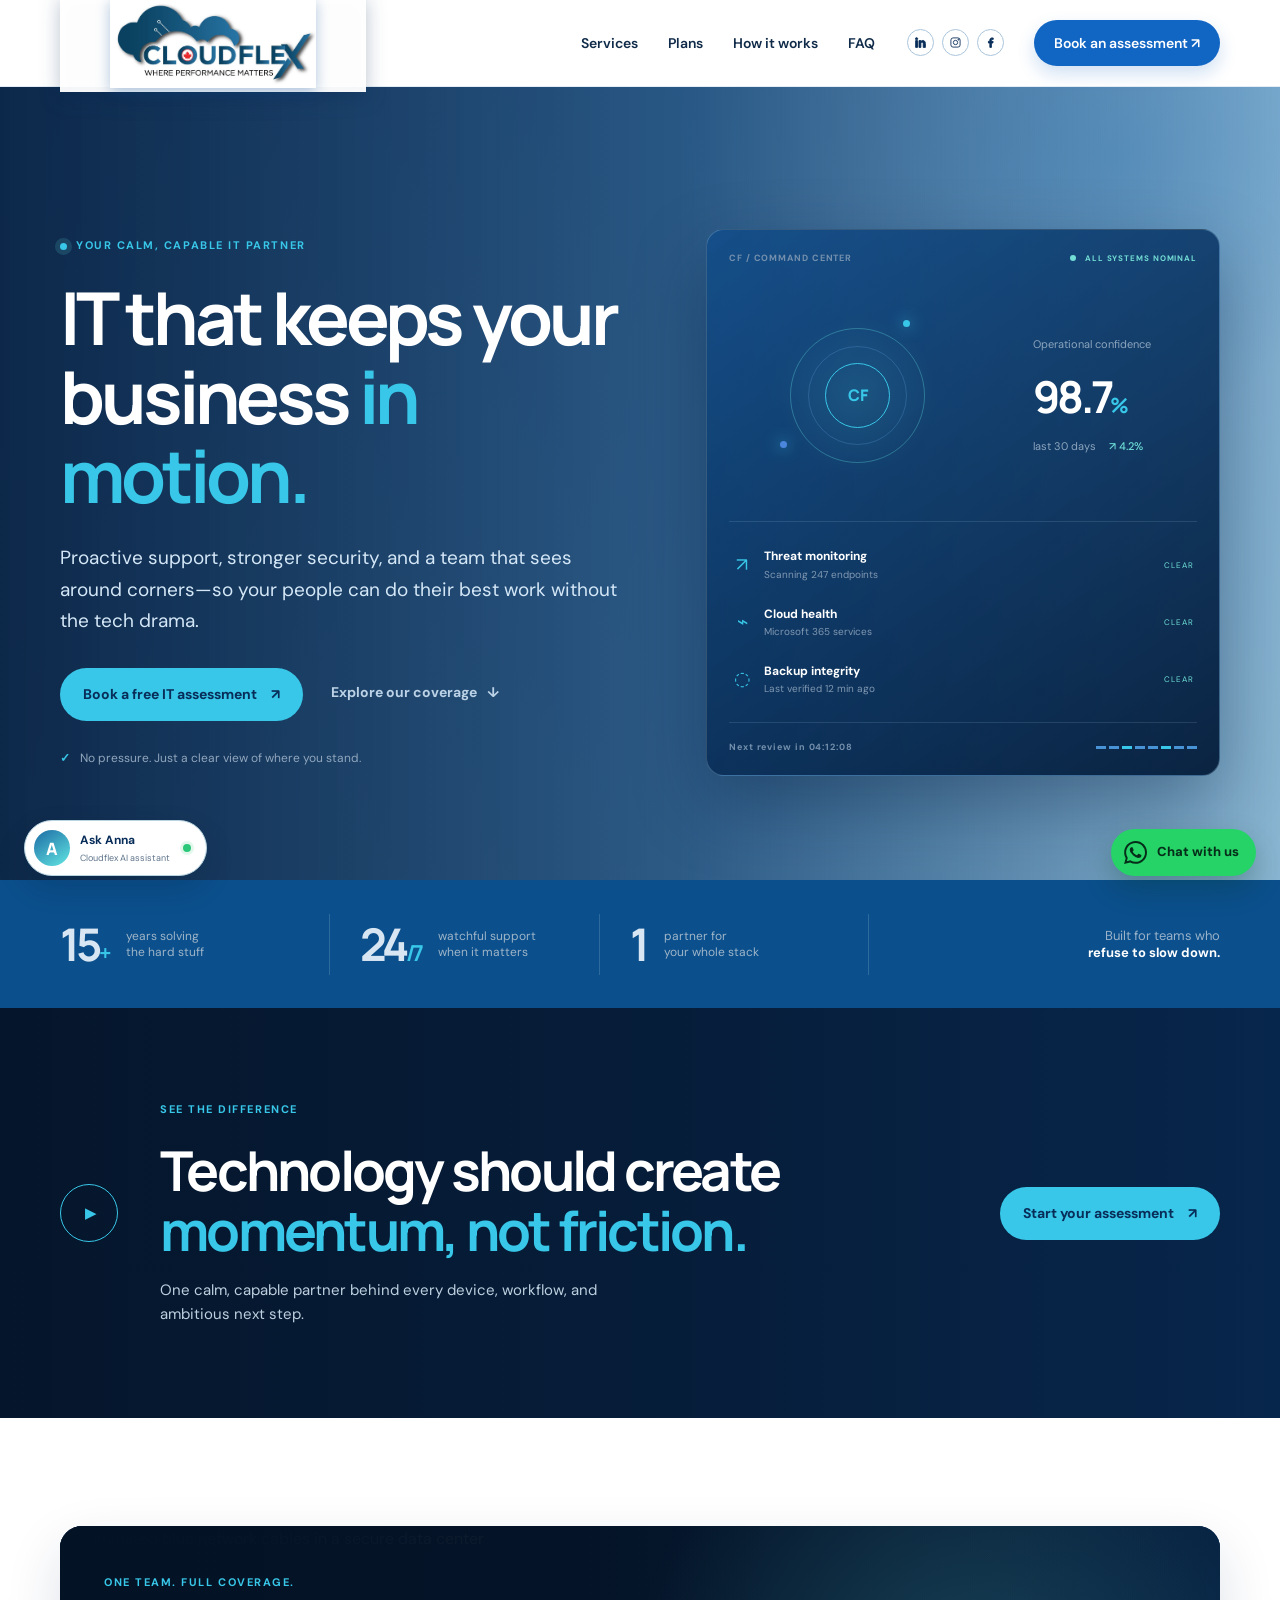
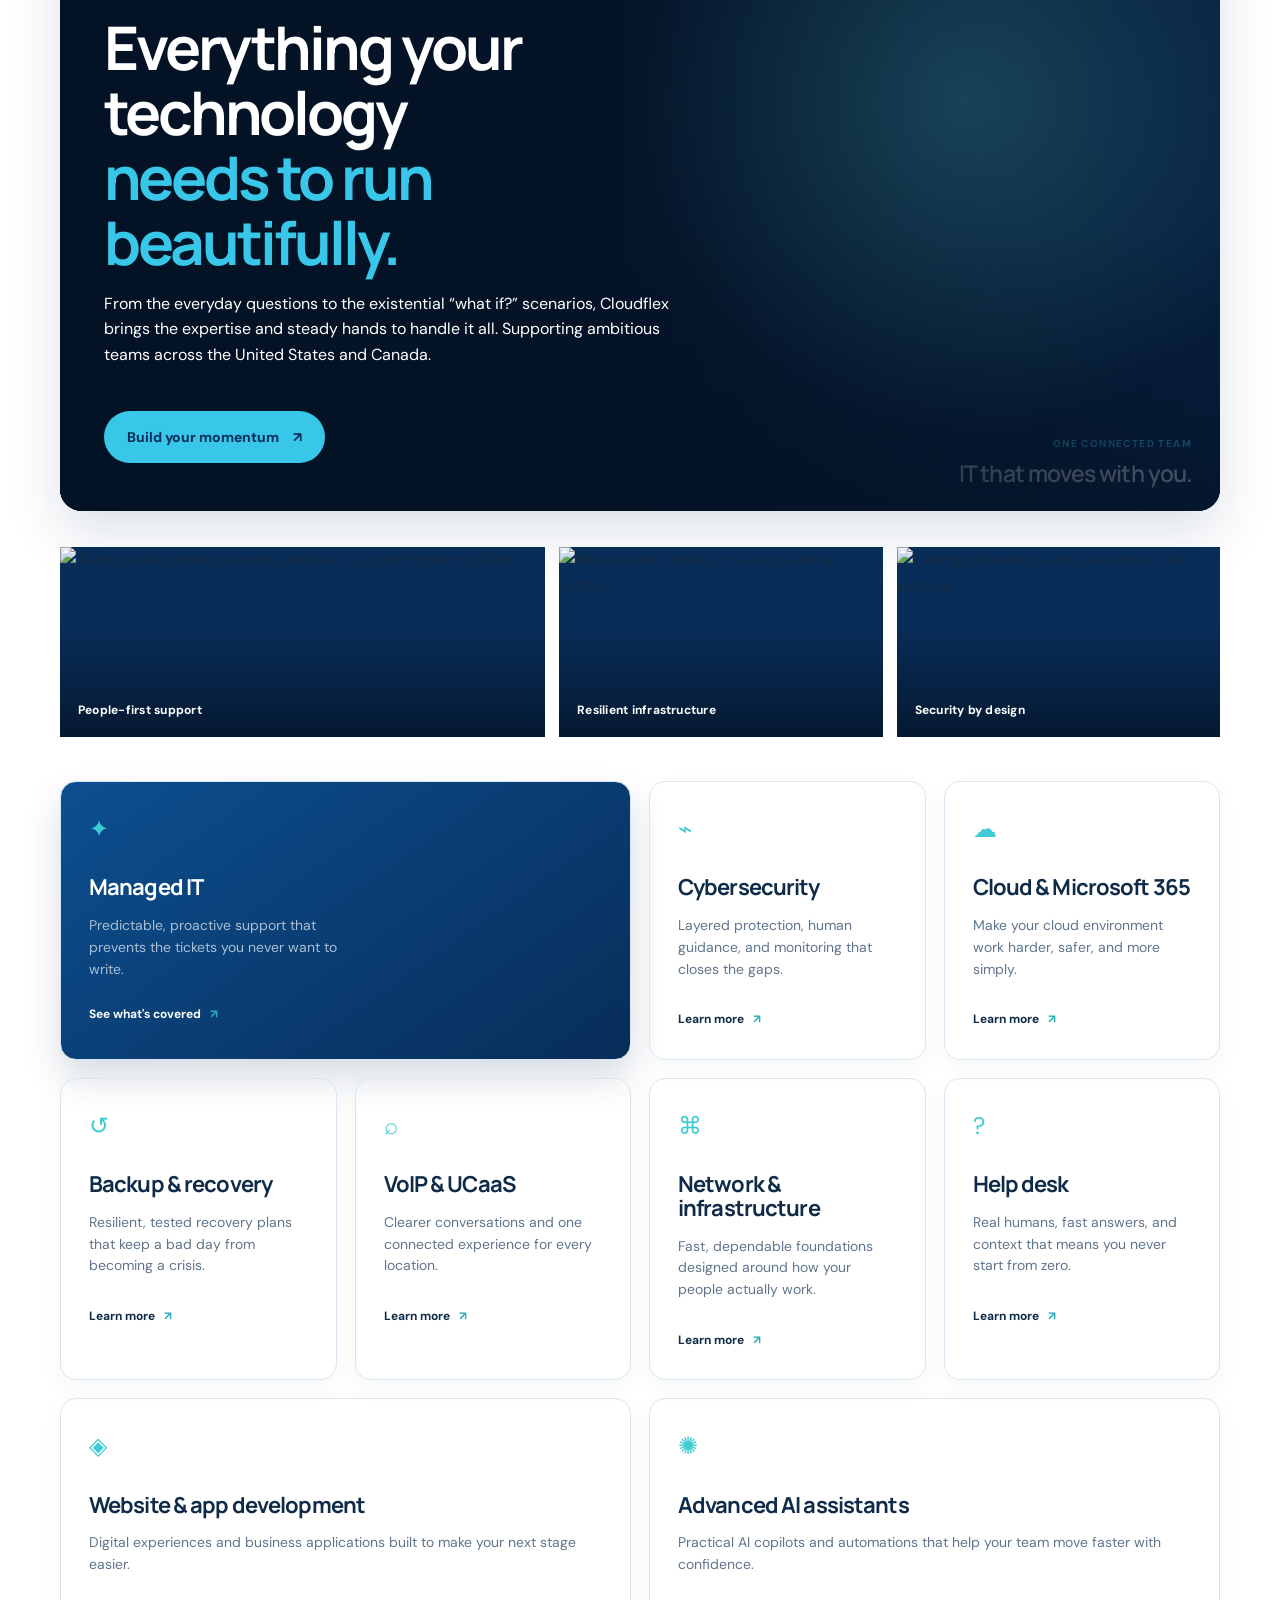
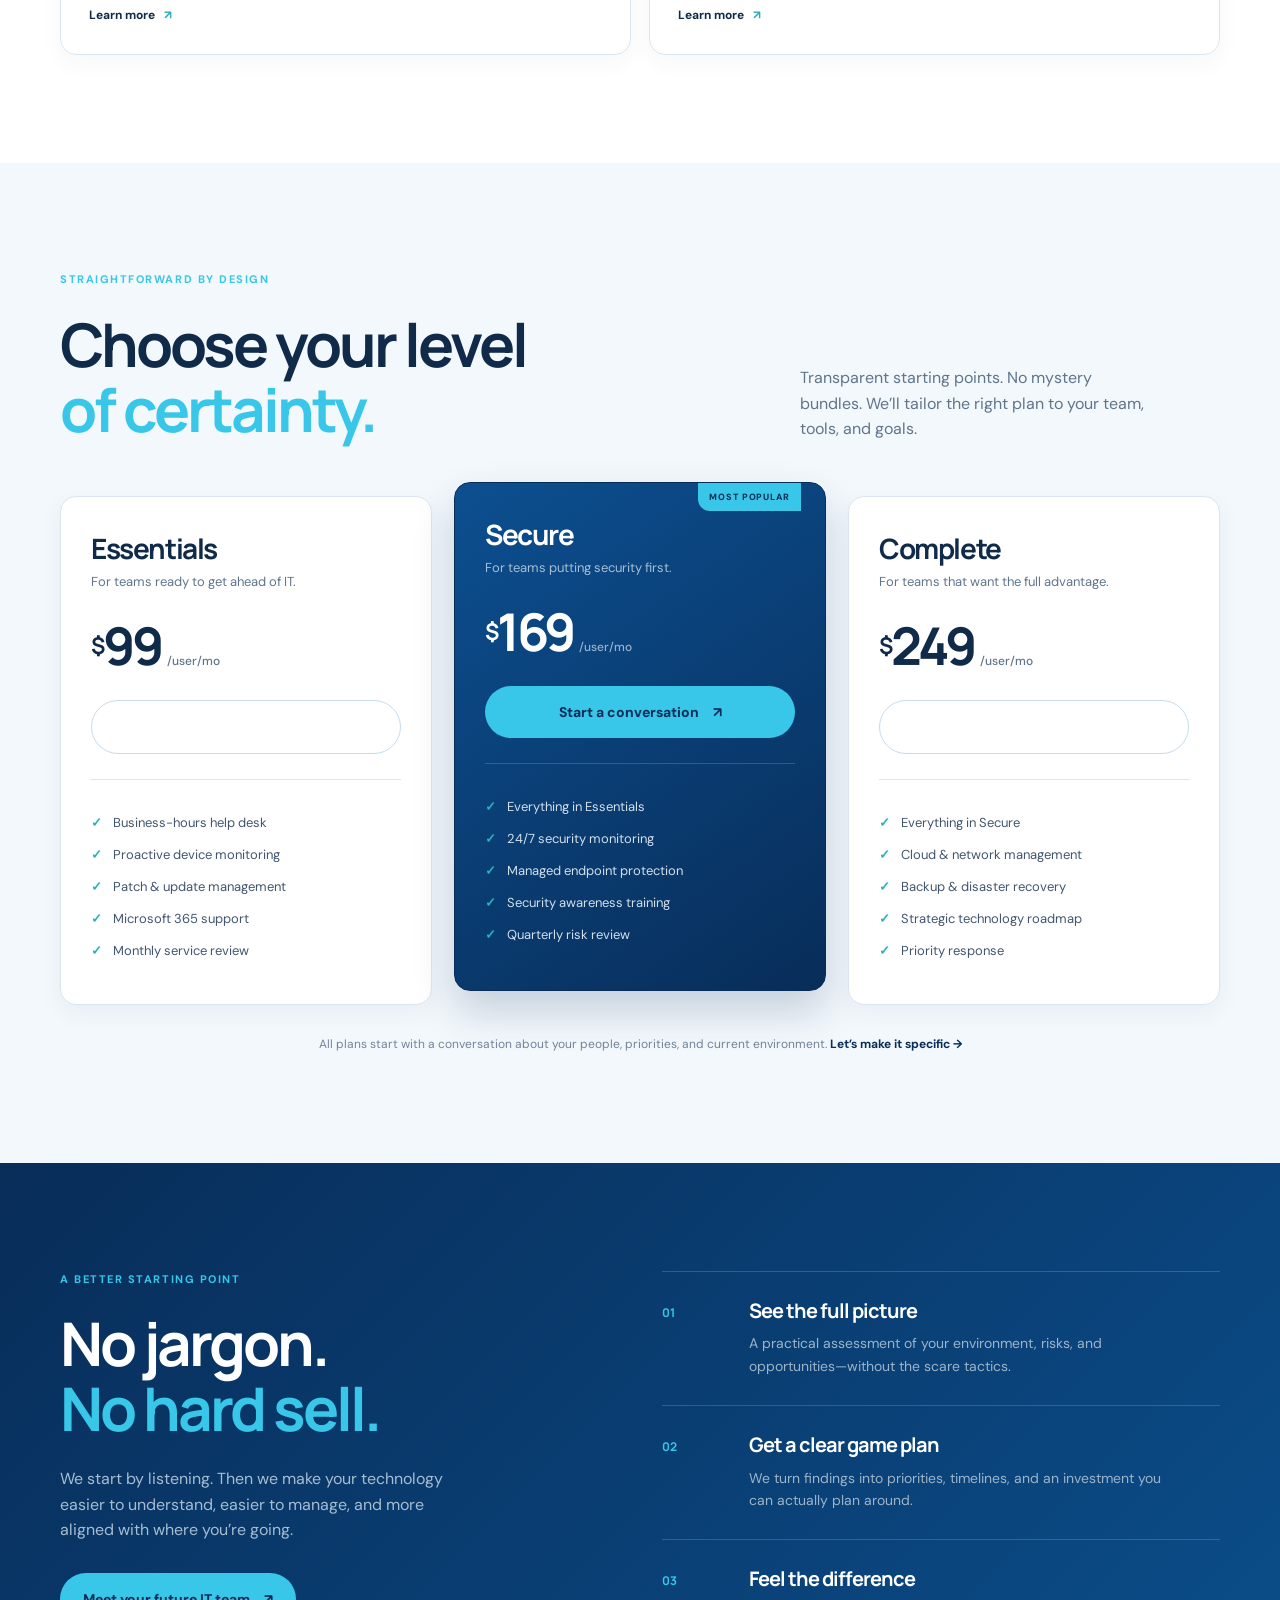
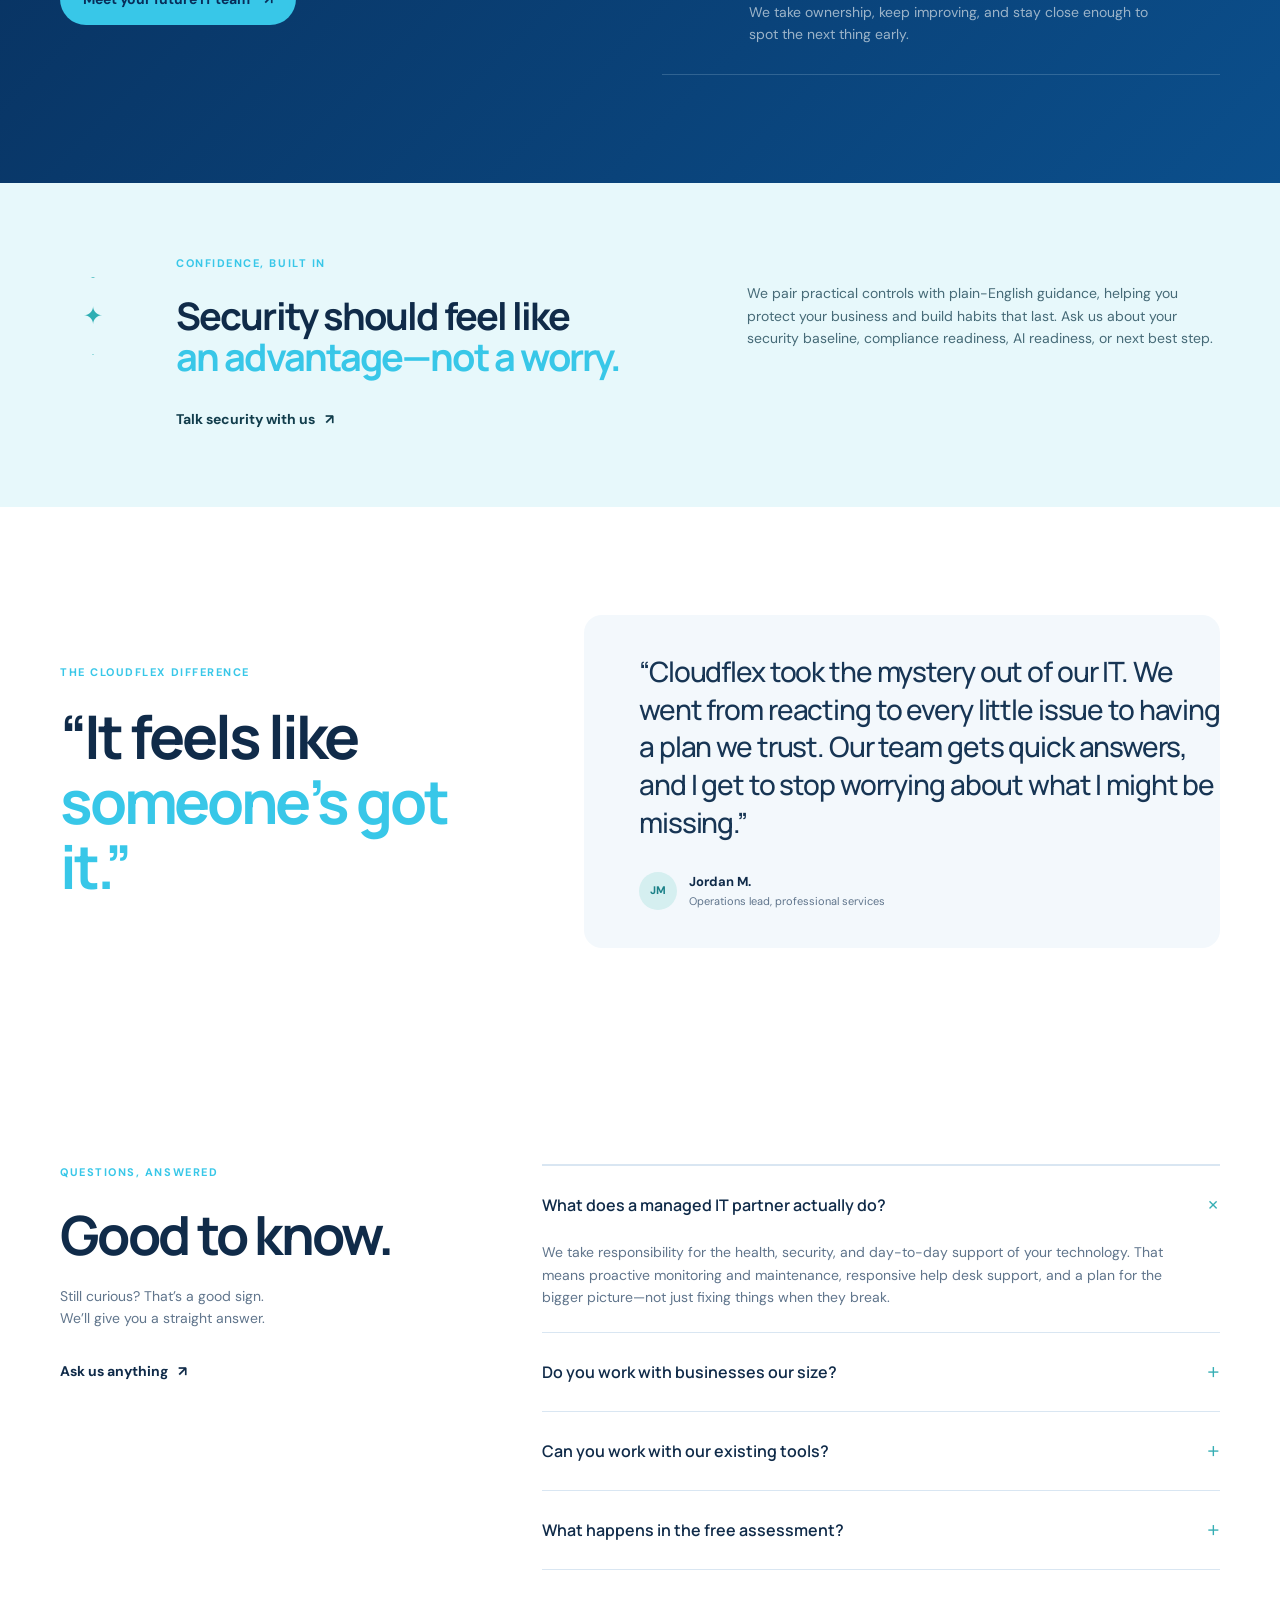
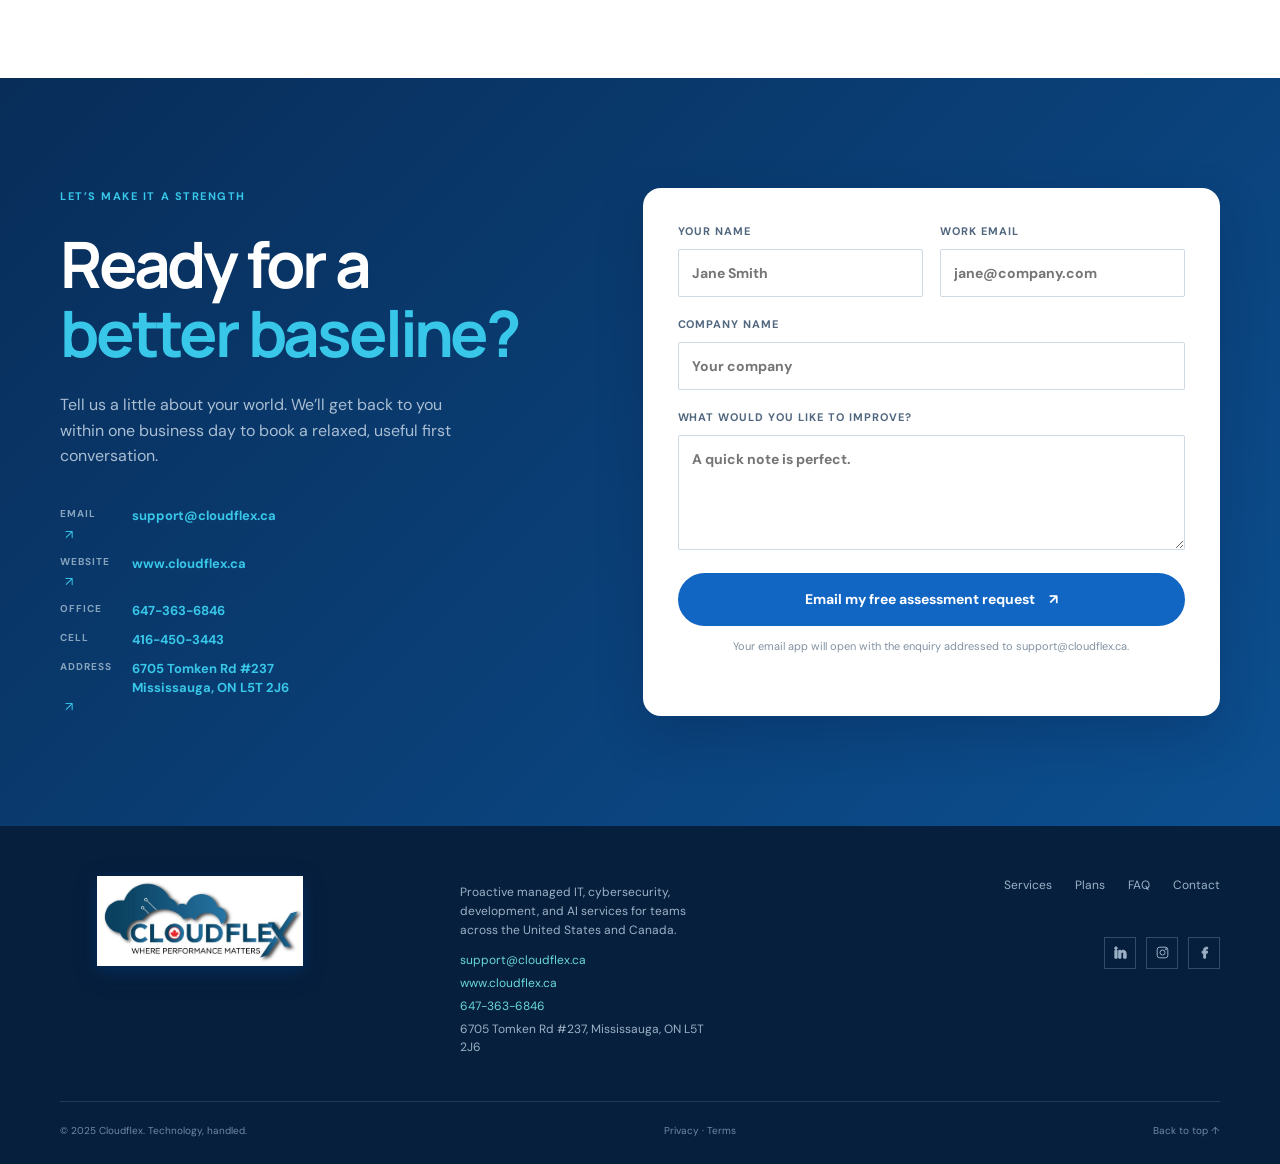
==== commit 61a6d703: "Use attached Cloudflex JPG logo Replace the previous transparent logo asset with the newly supplied " ====
--- a/index.html
+++ b/index.html
@@ -16,13 +16,13 @@
   <meta property="og:title" content="Cloudflex | Proactive IT support for ambitious teams">
   <meta property="og:description" content="Keep your team moving with a calm, secure, always-on IT partner.">
   <meta property="og:type" content="website">
-  <meta property="og:image" content="resources/images/cloudflex-logo-attached.png">
-  <link rel="icon" href="resources/images/cloudflex-logo-attached.png" type="image/png">
+  <meta property="og:image" content="resources/images/cloudflex-logo.jpg">
+  <link rel="icon" href="resources/images/cloudflex-logo.jpg" type="image/png">
   <link rel="stylesheet" href="marketing.css">
 </head>
 <body>
   <header class="site-header" id="top">
-    <div class="container nav-wrap"><a class="brand" href="index.html" aria-label="Cloudflex home"><img src="resources/images/cloudflex-logo-attached.png" alt="Cloudflex - Where performance matters" width="280" height="90"></a>
+    <div class="container nav-wrap"><a class="brand" href="index.html" aria-label="Cloudflex home"><img src="resources/images/cloudflex-logo.jpg" alt="Cloudflex - Where performance matters" width="280" height="90"></a>
       <button class="menu-toggle" type="button" aria-expanded="false" aria-controls="site-nav" aria-label="Open navigation">
         <span></span><span></span><span></span>
       </button>
@@ -173,7 +173,7 @@
     <svg viewBox="0 0 24 24" aria-hidden="true"><path d="M20.52 3.48A11.84 11.84 0 0 0 12.08 0C5.52 0 .18 5.34.18 11.91c0 2.1.55 4.15 1.59 5.96L.1 24l6.28-1.64a11.9 11.9 0 0 0 5.69 1.45h.01c6.56 0 11.9-5.34 11.9-11.91 0-3.18-1.23-6.16-3.46-8.42Zm-8.44 18.26h-.01a9.87 9.87 0 0 1-5.03-1.38l-.36-.21-3.73.98 1-3.64-.23-.37a9.86 9.86 0 0 1-1.51-5.21C2.21 6.46 6.64 2.03 12.08 2.03c2.63 0 5.1 1.03 6.96 2.89a9.83 9.83 0 0 1 2.88 6.98c0 5.44-4.43 9.84-9.84 9.84Zm5.4-7.37c-.3-.15-1.76-.87-2.03-.97-.27-.1-.47-.15-.67.15-.2.3-.77.97-.94 1.17-.17.2-.35.22-.65.07-.3-.15-1.25-.46-2.38-1.47-.88-.78-1.47-1.75-1.64-2.05-.17-.3-.02-.46.13-.61.13-.13.3-.35.45-.52.15-.17.2-.3.3-.5.1-.2.05-.37-.02-.52-.07-.15-.67-1.61-.92-2.2-.24-.58-.49-.5-.67-.51h-.57c-.2 0-.52.07-.79.37-.27.3-1.04 1.02-1.04 2.49s1.07 2.89 1.22 3.09c.15.2 2.1 3.2 5.09 4.49.71.31 1.27.49 1.7.63.72.23 1.37.2 1.89.12.58-.09 1.76-.72 2.01-1.42.25-.7.25-1.3.17-1.42-.07-.12-.27-.2-.57-.35Z"/></svg>
     <span>Chat with us</span>
   </a>
-  <footer class="site-footer"><div class="container footer-top"><a class="brand" href="index.html" aria-label="Cloudflex home"><img src="resources/images/cloudflex-logo-attached.png" alt="Cloudflex - Where performance matters" width="240" height="78"></a><div class="footer-contact"><p>Proactive managed IT, cybersecurity, development, and AI services for teams across the United States and Canada.</p><a href="mailto:support@cloudflex.ca">support@cloudflex.ca</a><a href="https://www.cloudflex.ca" target="_blank" rel="noreferrer">www.cloudflex.ca</a><a href="tel:+16473636846">647-363-6846</a><span>6705 Tomken Rd #237, Mississauga, ON L5T 2J6</span></div><div class="footer-links"><a href="#services">Services</a><a href="#plans">Plans</a><a href="#faq">FAQ</a>  <a href="contact.html">Contact</a><div class="social-links" aria-label="Social media"><a href="https://www.linkedin.com" target="_blank" rel="noreferrer" aria-label="LinkedIn"><svg viewBox="0 0 24 24" aria-hidden="true"><path d="M6.5 8.5H3V21h3.5V8.5ZM4.75 3A2.05 2.05 0 1 0 4.75 7.1 2.05 2.05 0 0 0 4.75 3ZM21 13.85C21 10.08 18.99 8.3 16.32 8.3c-2.15 0-3.11 1.18-3.64 2.01V8.5H9.2V21h3.48v-6.19c0-1.63.31-3.21 2.33-3.21 1.99 0 2.02 1.87 2.02 3.32V21H21v-7.15Z"/></svg></a><a href="https://www.instagram.com" target="_blank" rel="noreferrer" aria-label="Instagram"><svg viewBox="0 0 24 24" aria-hidden="true"><rect x="3.5" y="3.5" width="17" height="17" rx="4"/><circle cx="12" cy="12" r="4"/><circle cx="17.5" cy="6.7" r="1"/></svg></a><a href="https://www.facebook.com" target="_blank" rel="noreferrer" aria-label="Facebook"><svg viewBox="0 0 24 24" aria-hidden="true"><path d="M13.7 21v-8h2.7l.4-3.1h-3.1v-2c0-.9.3-1.5 1.6-1.5H17V3.6c-.3 0-1.2-.1-2.3-.1-2.3 0-3.9 1.4-3.9 4v2.3H8.2V13h2.6v8h2.9Z"/></svg></a></div></div></div><div class="container footer-bottom"><span>© 2025 Cloudflex. Technology, handled.</span><span>Privacy · Terms</span><a href="#top">Back to top ↑</a></div></footer>
+  <footer class="site-footer"><div class="container footer-top"><a class="brand" href="index.html" aria-label="Cloudflex home"><img src="resources/images/cloudflex-logo.jpg" alt="Cloudflex - Where performance matters" width="240" height="78"></a><div class="footer-contact"><p>Proactive managed IT, cybersecurity, development, and AI services for teams across the United States and Canada.</p><a href="mailto:support@cloudflex.ca">support@cloudflex.ca</a><a href="https://www.cloudflex.ca" target="_blank" rel="noreferrer">www.cloudflex.ca</a><a href="tel:+16473636846">647-363-6846</a><span>6705 Tomken Rd #237, Mississauga, ON L5T 2J6</span></div><div class="footer-links"><a href="#services">Services</a><a href="#plans">Plans</a><a href="#faq">FAQ</a>  <a href="contact.html">Contact</a><div class="social-links" aria-label="Social media"><a href="https://www.linkedin.com" target="_blank" rel="noreferrer" aria-label="LinkedIn"><svg viewBox="0 0 24 24" aria-hidden="true"><path d="M6.5 8.5H3V21h3.5V8.5ZM4.75 3A2.05 2.05 0 1 0 4.75 7.1 2.05 2.05 0 0 0 4.75 3ZM21 13.85C21 10.08 18.99 8.3 16.32 8.3c-2.15 0-3.11 1.18-3.64 2.01V8.5H9.2V21h3.48v-6.19c0-1.63.31-3.21 2.33-3.21 1.99 0 2.02 1.87 2.02 3.32V21H21v-7.15Z"/></svg></a><a href="https://www.instagram.com" target="_blank" rel="noreferrer" aria-label="Instagram"><svg viewBox="0 0 24 24" aria-hidden="true"><rect x="3.5" y="3.5" width="17" height="17" rx="4"/><circle cx="12" cy="12" r="4"/><circle cx="17.5" cy="6.7" r="1"/></svg></a><a href="https://www.facebook.com" target="_blank" rel="noreferrer" aria-label="Facebook"><svg viewBox="0 0 24 24" aria-hidden="true"><path d="M13.7 21v-8h2.7l.4-3.1h-3.1v-2c0-.9.3-1.5 1.6-1.5H17V3.6c-.3 0-1.2-.1-2.3-.1-2.3 0-3.9 1.4-3.9 4v2.3H8.2V13h2.6v8h2.9Z"/></svg></a></div></div></div><div class="container footer-bottom"><span>© 2025 Cloudflex. Technology, handled.</span><span>Privacy · Terms</span><a href="#top">Back to top ↑</a></div></footer>
   <script src="marketing.js"></script>
 </body>
 </html>
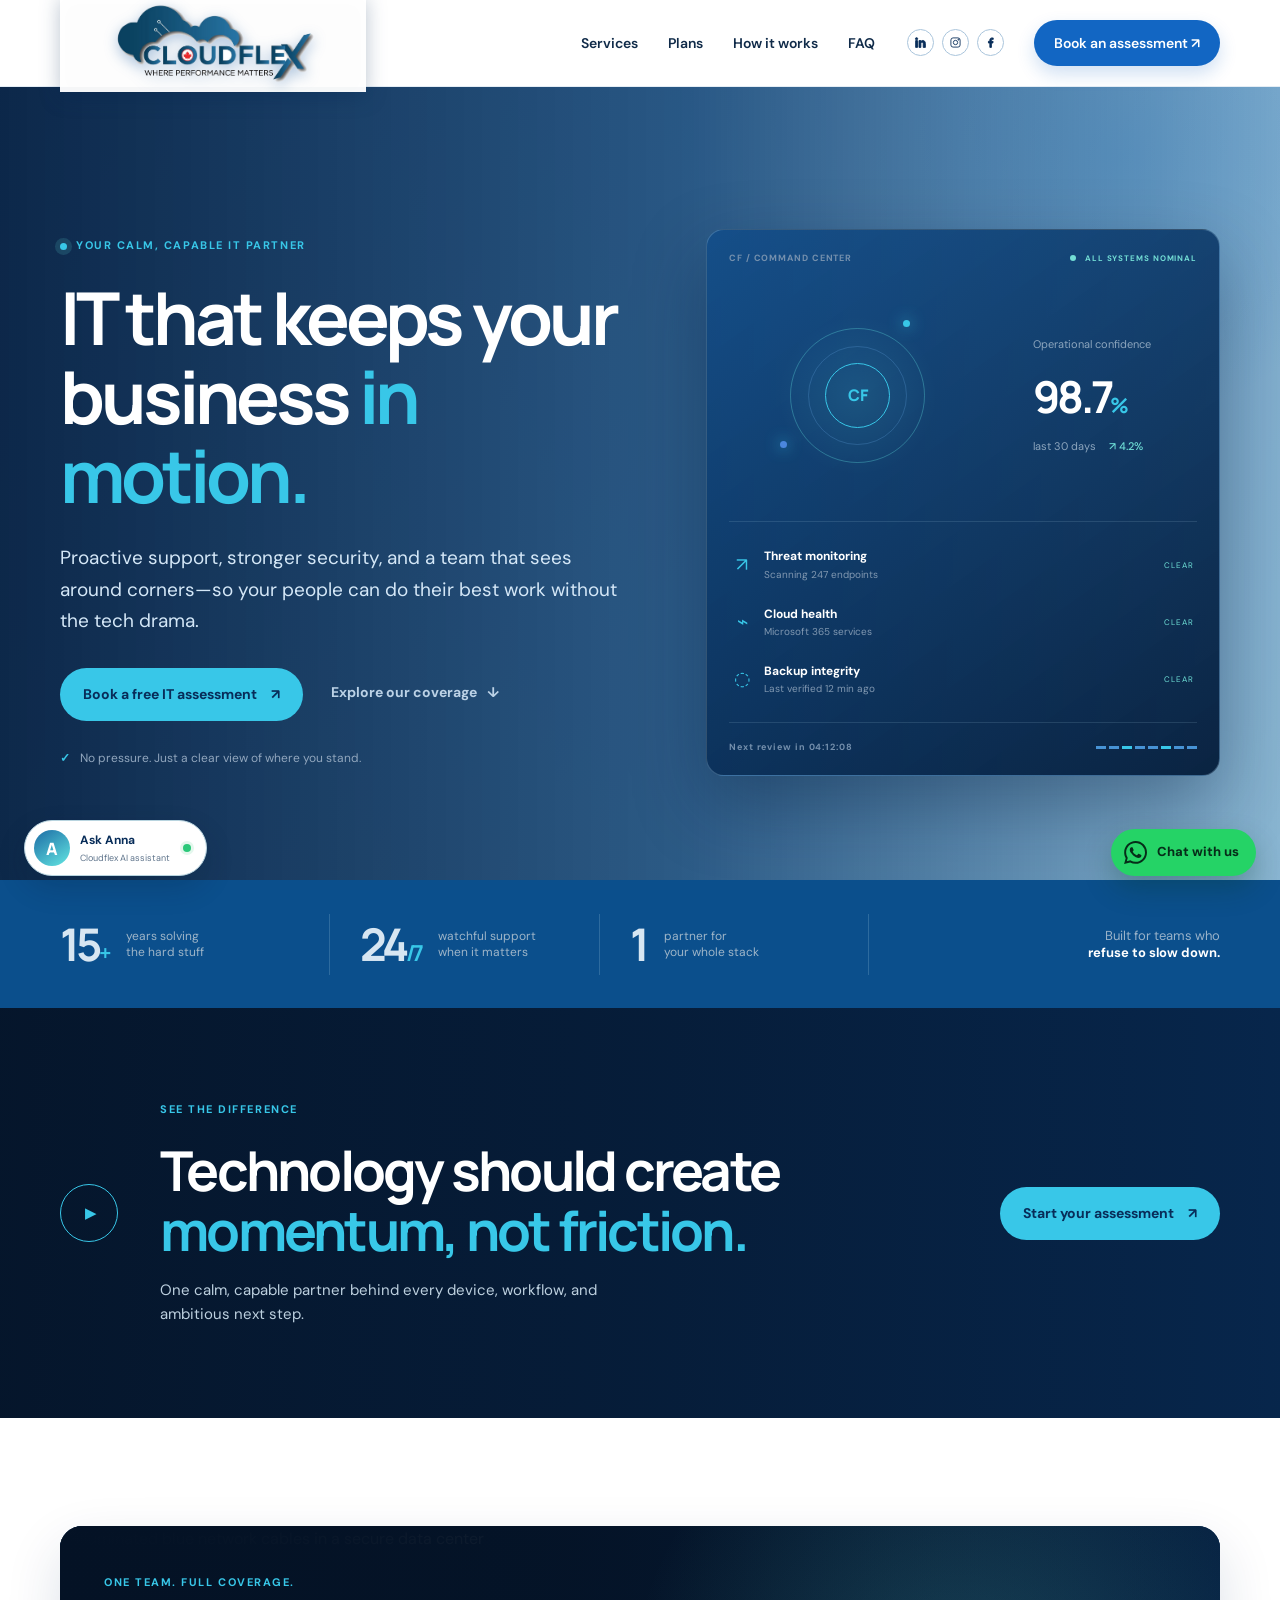
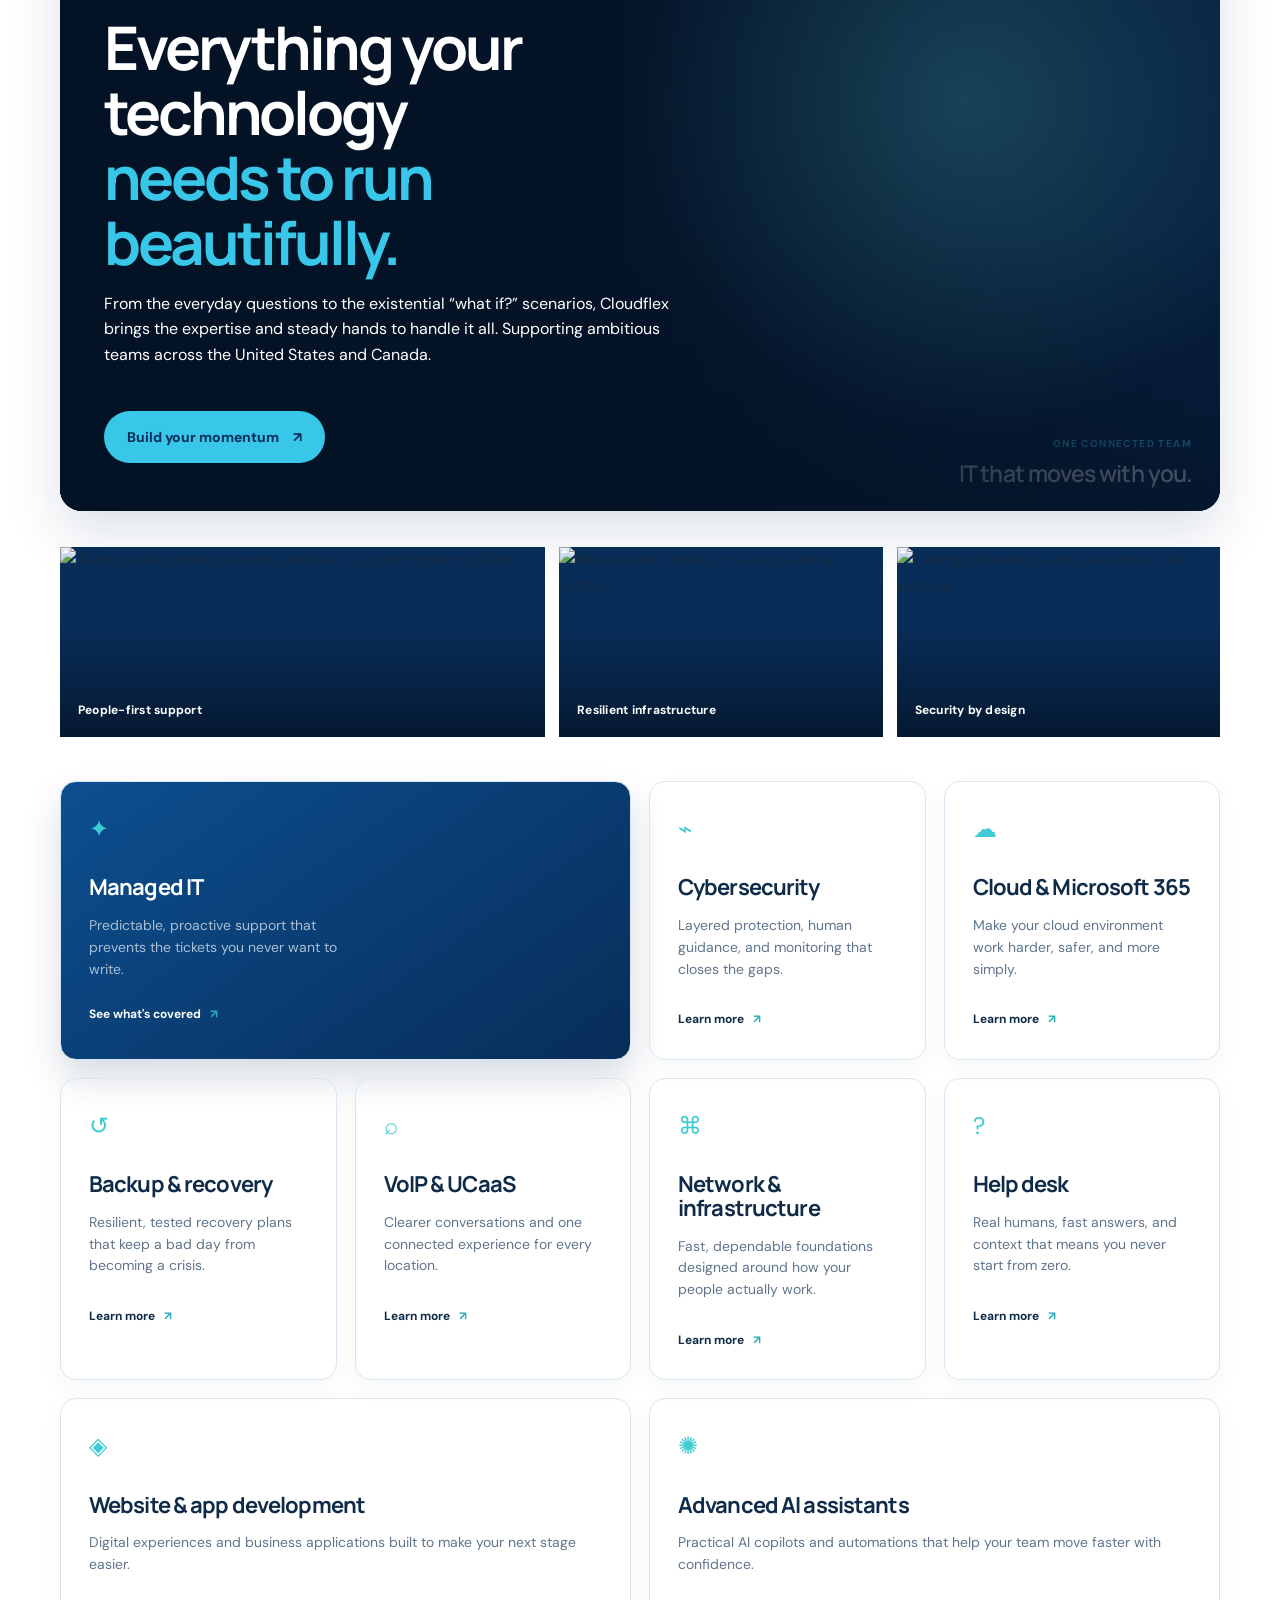
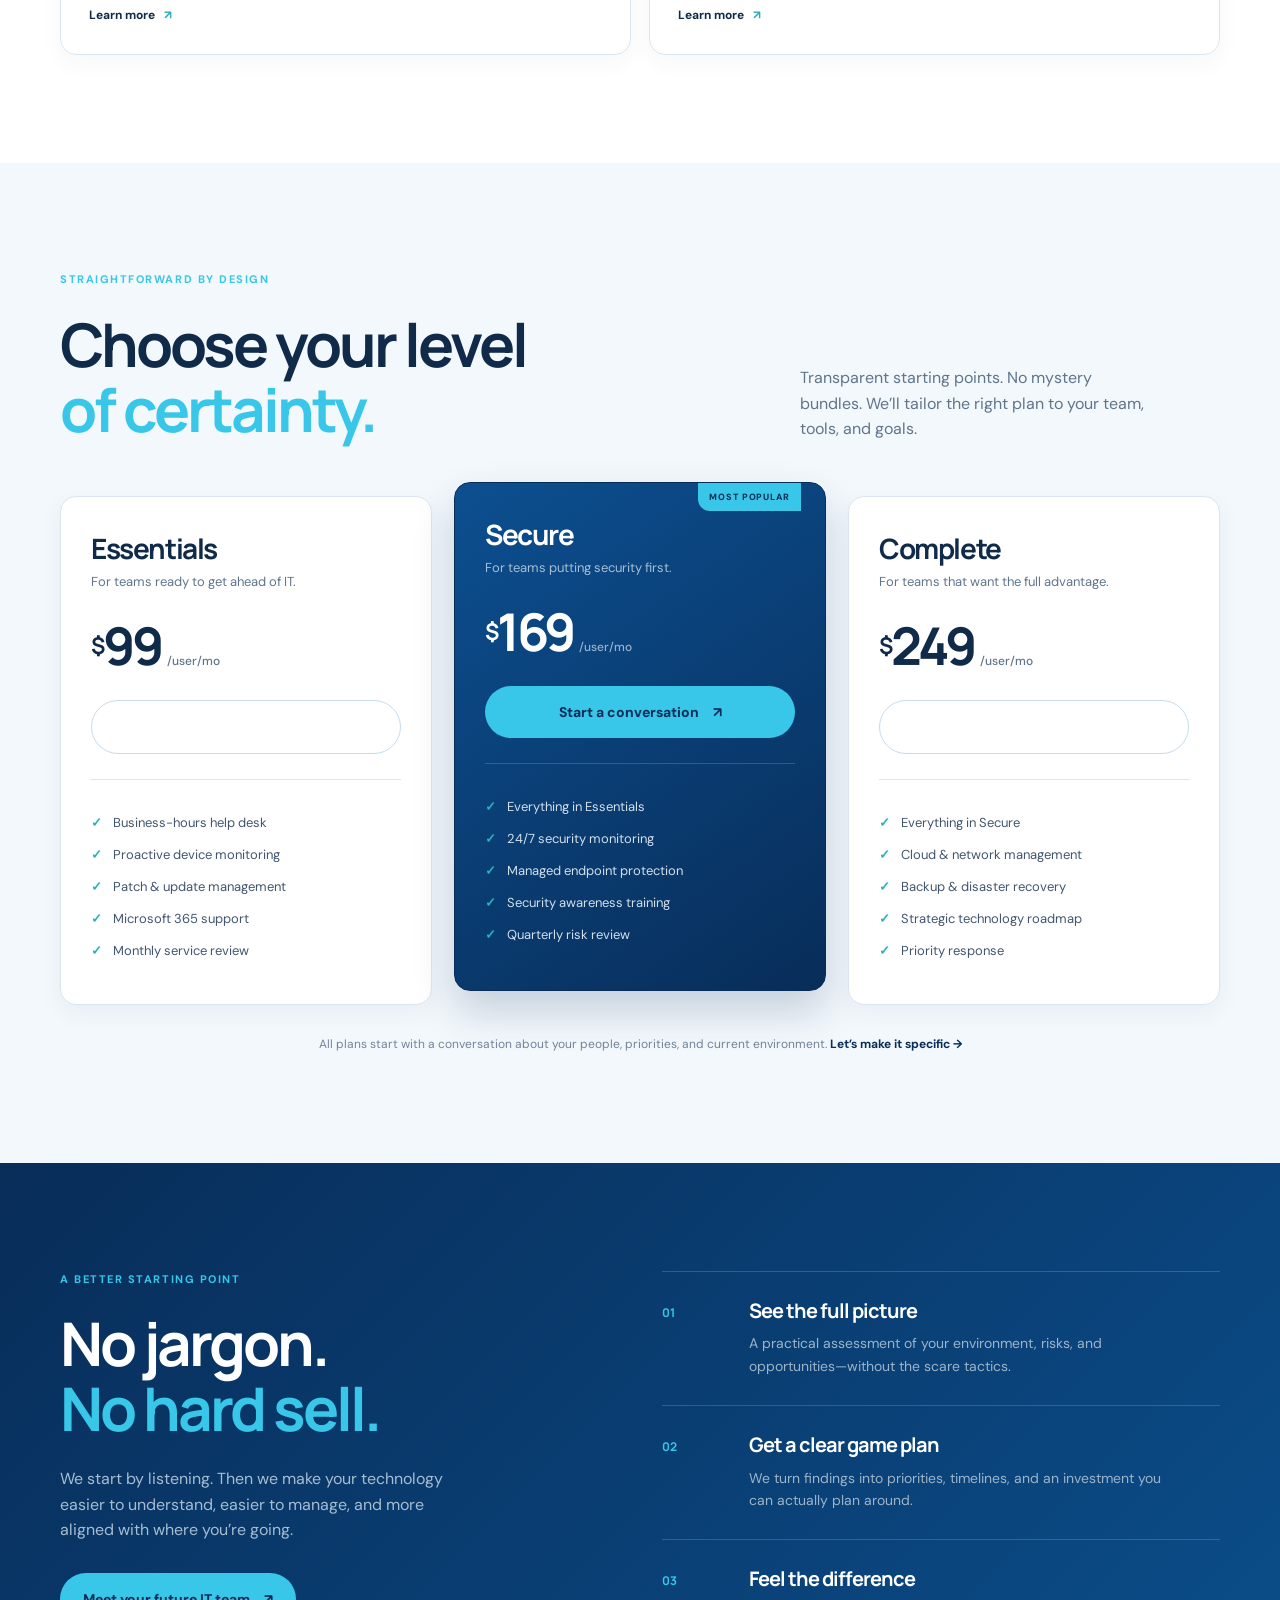
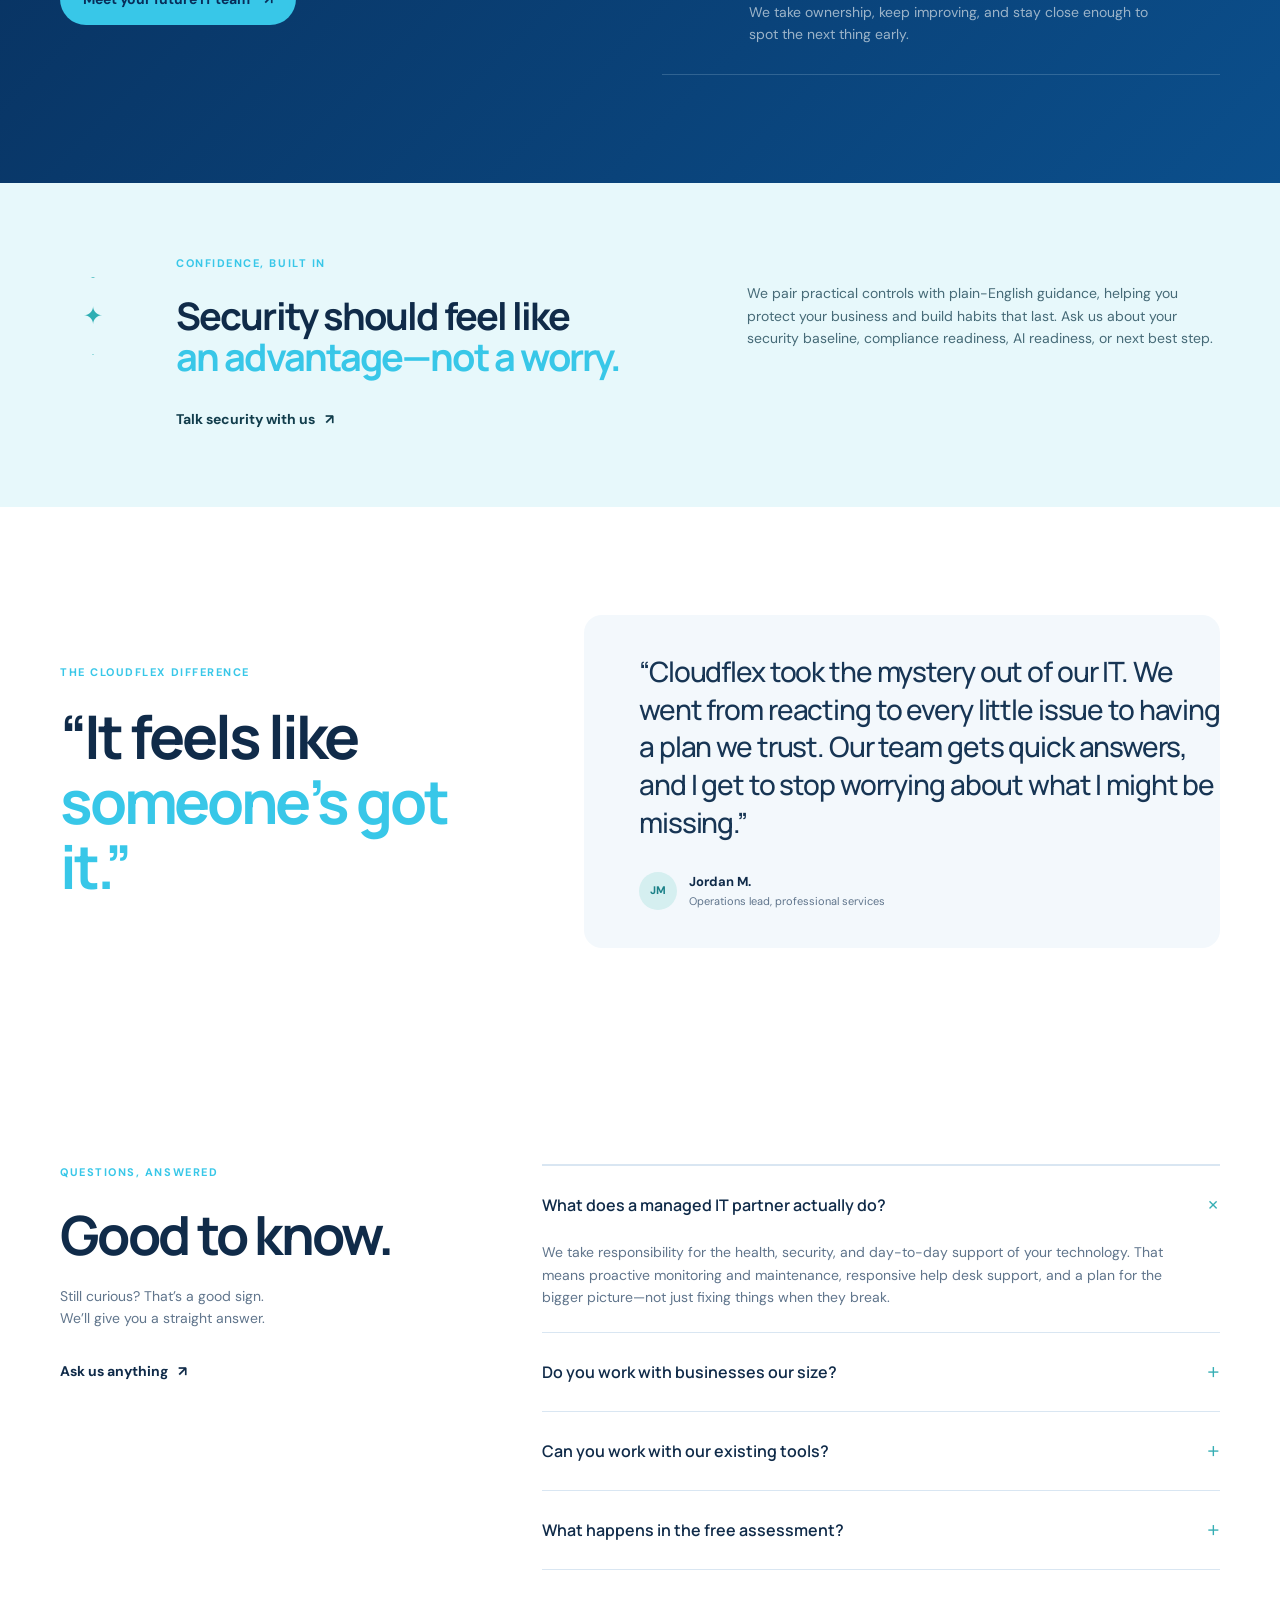
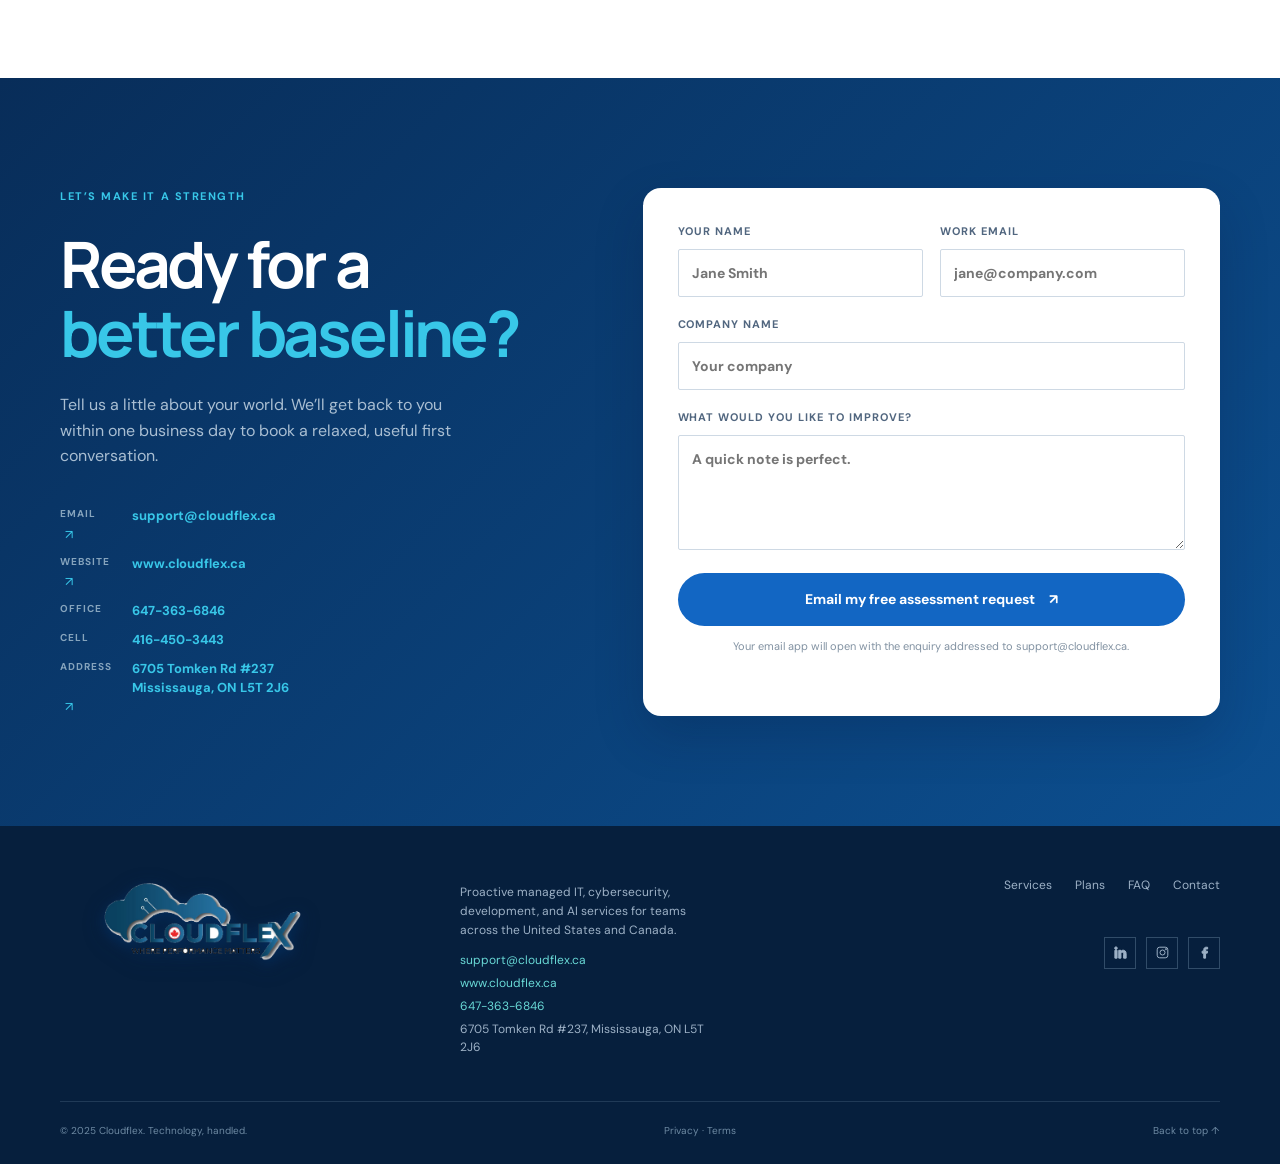
==== commit 5ea15263: "Remove white logo background Convert the supplied Cloudflex logo to a transparent PNG while preservi" ====
--- a/index.html
+++ b/index.html
@@ -16,13 +16,13 @@
   <meta property="og:title" content="Cloudflex | Proactive IT support for ambitious teams">
   <meta property="og:description" content="Keep your team moving with a calm, secure, always-on IT partner.">
   <meta property="og:type" content="website">
-  <meta property="og:image" content="resources/images/cloudflex-logo.jpg">
-  <link rel="icon" href="resources/images/cloudflex-logo.jpg" type="image/png">
+  <meta property="og:image" content="resources/images/cloudflex-logo-transparent.png">
+  <link rel="icon" href="resources/images/cloudflex-logo-transparent.png" type="image/png">
   <link rel="stylesheet" href="marketing.css">
 </head>
 <body>
   <header class="site-header" id="top">
-    <div class="container nav-wrap"><a class="brand" href="index.html" aria-label="Cloudflex home"><img src="resources/images/cloudflex-logo.jpg" alt="Cloudflex - Where performance matters" width="280" height="90"></a>
+    <div class="container nav-wrap"><a class="brand" href="index.html" aria-label="Cloudflex home"><img src="resources/images/cloudflex-logo-transparent.png" alt="Cloudflex - Where performance matters" width="280" height="90"></a>
       <button class="menu-toggle" type="button" aria-expanded="false" aria-controls="site-nav" aria-label="Open navigation">
         <span></span><span></span><span></span>
       </button>
@@ -173,7 +173,7 @@
     <svg viewBox="0 0 24 24" aria-hidden="true"><path d="M20.52 3.48A11.84 11.84 0 0 0 12.08 0C5.52 0 .18 5.34.18 11.91c0 2.1.55 4.15 1.59 5.96L.1 24l6.28-1.64a11.9 11.9 0 0 0 5.69 1.45h.01c6.56 0 11.9-5.34 11.9-11.91 0-3.18-1.23-6.16-3.46-8.42Zm-8.44 18.26h-.01a9.87 9.87 0 0 1-5.03-1.38l-.36-.21-3.73.98 1-3.64-.23-.37a9.86 9.86 0 0 1-1.51-5.21C2.21 6.46 6.64 2.03 12.08 2.03c2.63 0 5.1 1.03 6.96 2.89a9.83 9.83 0 0 1 2.88 6.98c0 5.44-4.43 9.84-9.84 9.84Zm5.4-7.37c-.3-.15-1.76-.87-2.03-.97-.27-.1-.47-.15-.67.15-.2.3-.77.97-.94 1.17-.17.2-.35.22-.65.07-.3-.15-1.25-.46-2.38-1.47-.88-.78-1.47-1.75-1.64-2.05-.17-.3-.02-.46.13-.61.13-.13.3-.35.45-.52.15-.17.2-.3.3-.5.1-.2.05-.37-.02-.52-.07-.15-.67-1.61-.92-2.2-.24-.58-.49-.5-.67-.51h-.57c-.2 0-.52.07-.79.37-.27.3-1.04 1.02-1.04 2.49s1.07 2.89 1.22 3.09c.15.2 2.1 3.2 5.09 4.49.71.31 1.27.49 1.7.63.72.23 1.37.2 1.89.12.58-.09 1.76-.72 2.01-1.42.25-.7.25-1.3.17-1.42-.07-.12-.27-.2-.57-.35Z"/></svg>
     <span>Chat with us</span>
   </a>
-  <footer class="site-footer"><div class="container footer-top"><a class="brand" href="index.html" aria-label="Cloudflex home"><img src="resources/images/cloudflex-logo.jpg" alt="Cloudflex - Where performance matters" width="240" height="78"></a><div class="footer-contact"><p>Proactive managed IT, cybersecurity, development, and AI services for teams across the United States and Canada.</p><a href="mailto:support@cloudflex.ca">support@cloudflex.ca</a><a href="https://www.cloudflex.ca" target="_blank" rel="noreferrer">www.cloudflex.ca</a><a href="tel:+16473636846">647-363-6846</a><span>6705 Tomken Rd #237, Mississauga, ON L5T 2J6</span></div><div class="footer-links"><a href="#services">Services</a><a href="#plans">Plans</a><a href="#faq">FAQ</a>  <a href="contact.html">Contact</a><div class="social-links" aria-label="Social media"><a href="https://www.linkedin.com" target="_blank" rel="noreferrer" aria-label="LinkedIn"><svg viewBox="0 0 24 24" aria-hidden="true"><path d="M6.5 8.5H3V21h3.5V8.5ZM4.75 3A2.05 2.05 0 1 0 4.75 7.1 2.05 2.05 0 0 0 4.75 3ZM21 13.85C21 10.08 18.99 8.3 16.32 8.3c-2.15 0-3.11 1.18-3.64 2.01V8.5H9.2V21h3.48v-6.19c0-1.63.31-3.21 2.33-3.21 1.99 0 2.02 1.87 2.02 3.32V21H21v-7.15Z"/></svg></a><a href="https://www.instagram.com" target="_blank" rel="noreferrer" aria-label="Instagram"><svg viewBox="0 0 24 24" aria-hidden="true"><rect x="3.5" y="3.5" width="17" height="17" rx="4"/><circle cx="12" cy="12" r="4"/><circle cx="17.5" cy="6.7" r="1"/></svg></a><a href="https://www.facebook.com" target="_blank" rel="noreferrer" aria-label="Facebook"><svg viewBox="0 0 24 24" aria-hidden="true"><path d="M13.7 21v-8h2.7l.4-3.1h-3.1v-2c0-.9.3-1.5 1.6-1.5H17V3.6c-.3 0-1.2-.1-2.3-.1-2.3 0-3.9 1.4-3.9 4v2.3H8.2V13h2.6v8h2.9Z"/></svg></a></div></div></div><div class="container footer-bottom"><span>© 2025 Cloudflex. Technology, handled.</span><span>Privacy · Terms</span><a href="#top">Back to top ↑</a></div></footer>
+  <footer class="site-footer"><div class="container footer-top"><a class="brand" href="index.html" aria-label="Cloudflex home"><img src="resources/images/cloudflex-logo-transparent.png" alt="Cloudflex - Where performance matters" width="240" height="78"></a><div class="footer-contact"><p>Proactive managed IT, cybersecurity, development, and AI services for teams across the United States and Canada.</p><a href="mailto:support@cloudflex.ca">support@cloudflex.ca</a><a href="https://www.cloudflex.ca" target="_blank" rel="noreferrer">www.cloudflex.ca</a><a href="tel:+16473636846">647-363-6846</a><span>6705 Tomken Rd #237, Mississauga, ON L5T 2J6</span></div><div class="footer-links"><a href="#services">Services</a><a href="#plans">Plans</a><a href="#faq">FAQ</a>  <a href="contact.html">Contact</a><div class="social-links" aria-label="Social media"><a href="https://www.linkedin.com" target="_blank" rel="noreferrer" aria-label="LinkedIn"><svg viewBox="0 0 24 24" aria-hidden="true"><path d="M6.5 8.5H3V21h3.5V8.5ZM4.75 3A2.05 2.05 0 1 0 4.75 7.1 2.05 2.05 0 0 0 4.75 3ZM21 13.85C21 10.08 18.99 8.3 16.32 8.3c-2.15 0-3.11 1.18-3.64 2.01V8.5H9.2V21h3.48v-6.19c0-1.63.31-3.21 2.33-3.21 1.99 0 2.02 1.87 2.02 3.32V21H21v-7.15Z"/></svg></a><a href="https://www.instagram.com" target="_blank" rel="noreferrer" aria-label="Instagram"><svg viewBox="0 0 24 24" aria-hidden="true"><rect x="3.5" y="3.5" width="17" height="17" rx="4"/><circle cx="12" cy="12" r="4"/><circle cx="17.5" cy="6.7" r="1"/></svg></a><a href="https://www.facebook.com" target="_blank" rel="noreferrer" aria-label="Facebook"><svg viewBox="0 0 24 24" aria-hidden="true"><path d="M13.7 21v-8h2.7l.4-3.1h-3.1v-2c0-.9.3-1.5 1.6-1.5H17V3.6c-.3 0-1.2-.1-2.3-.1-2.3 0-3.9 1.4-3.9 4v2.3H8.2V13h2.6v8h2.9Z"/></svg></a></div></div></div><div class="container footer-bottom"><span>© 2025 Cloudflex. Technology, handled.</span><span>Privacy · Terms</span><a href="#top">Back to top ↑</a></div></footer>
   <script src="marketing.js"></script>
 </body>
 </html>
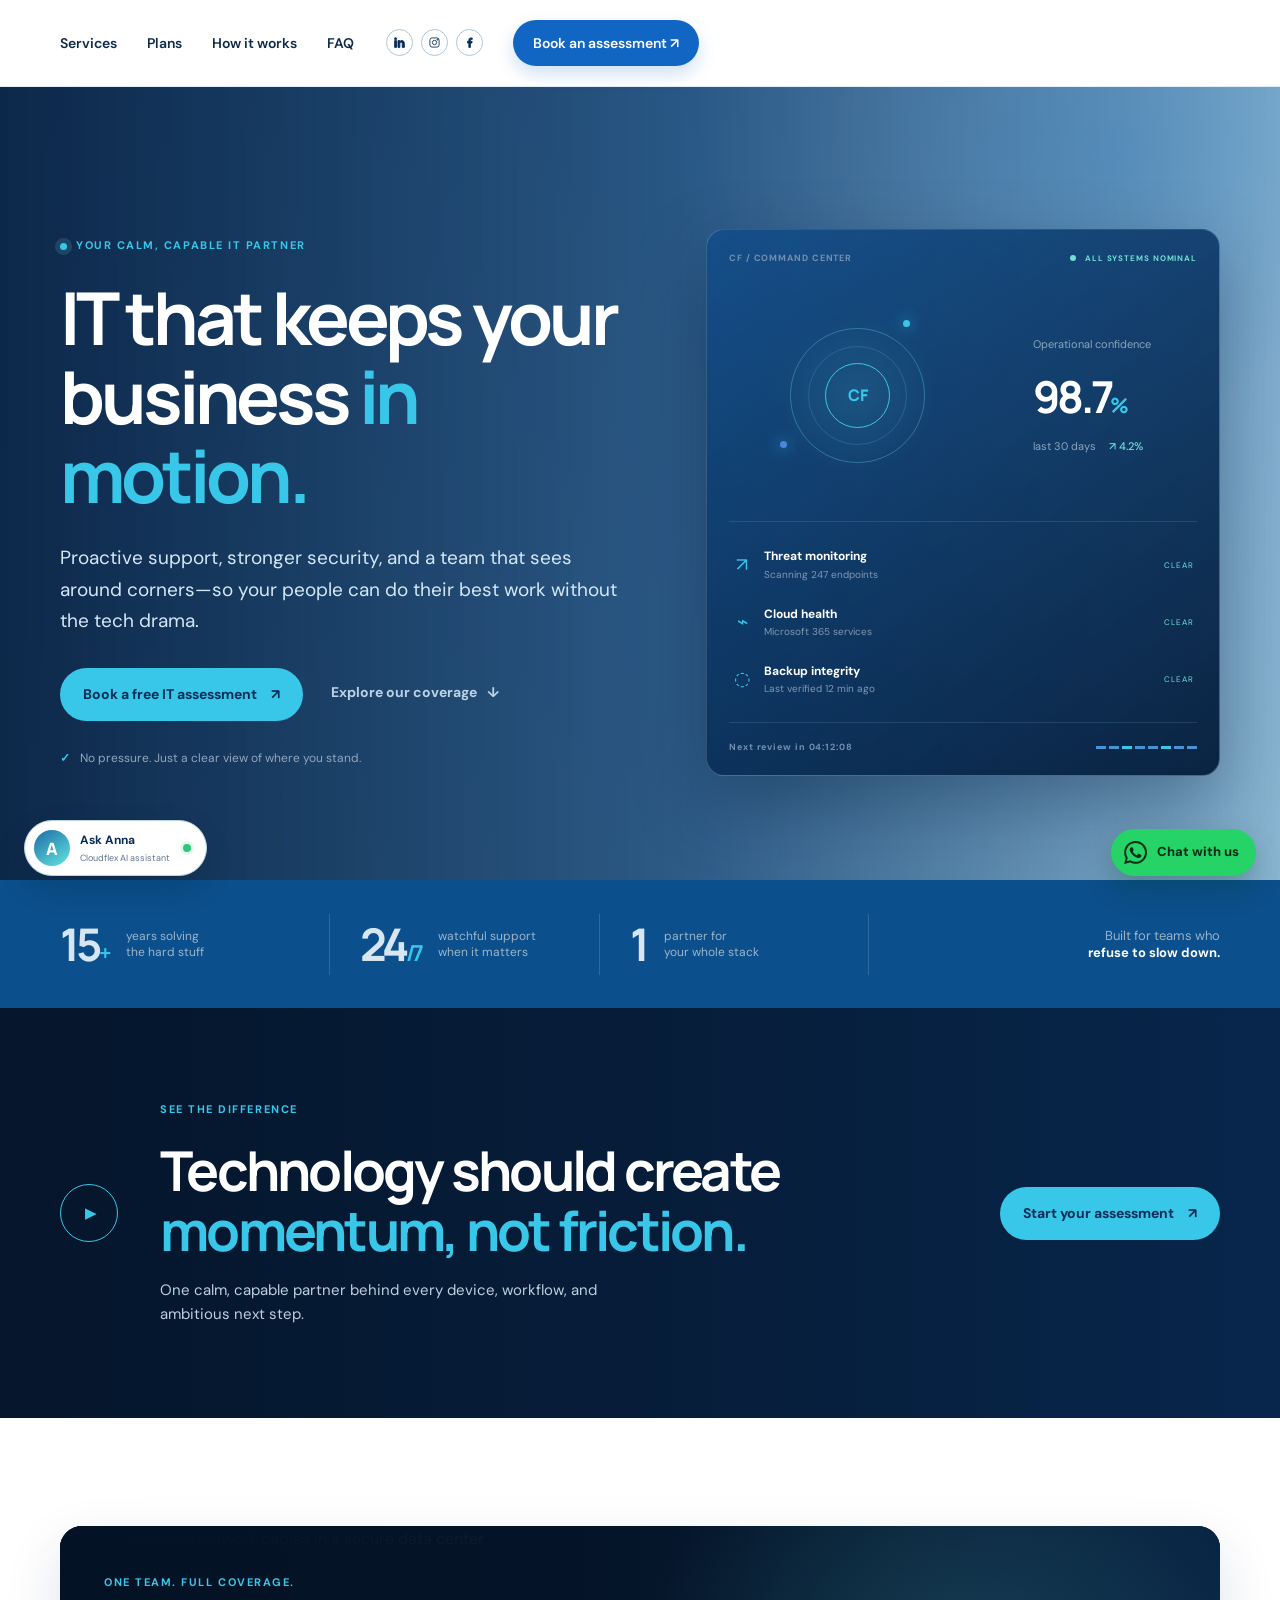
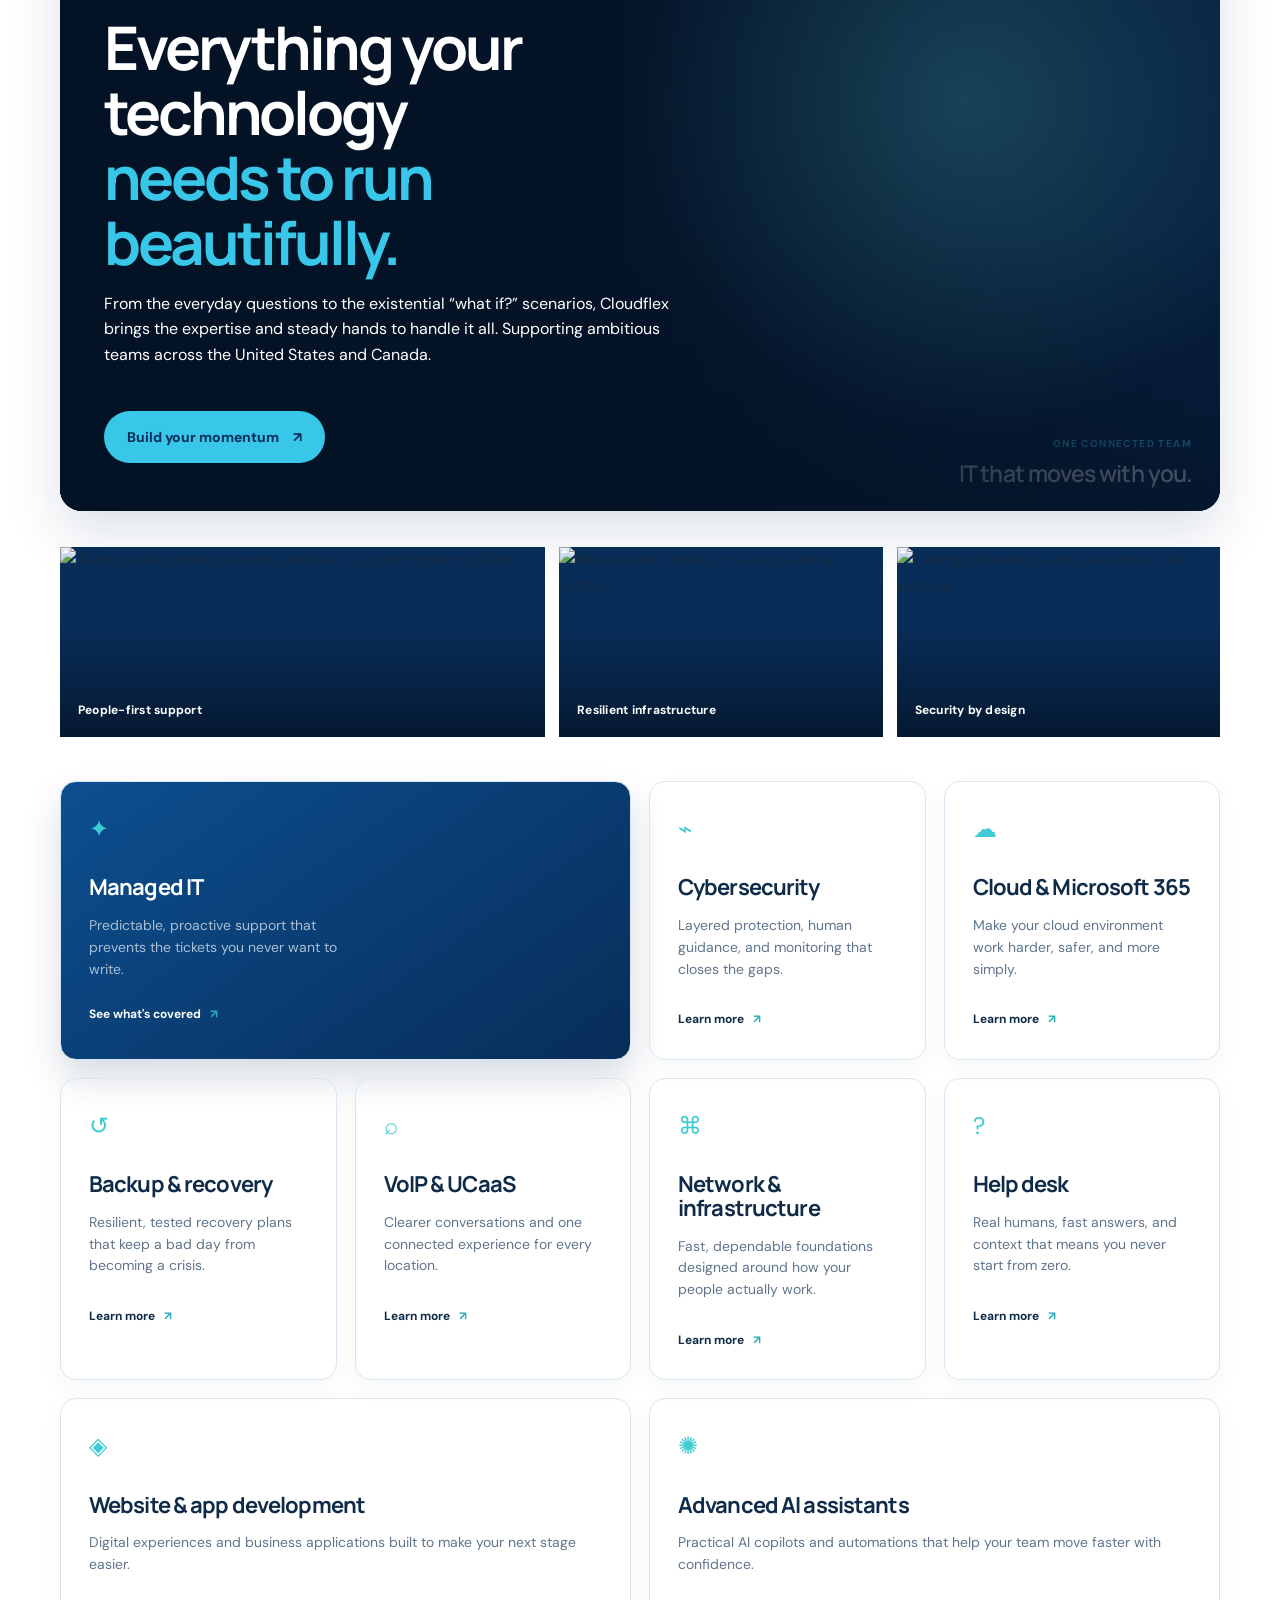
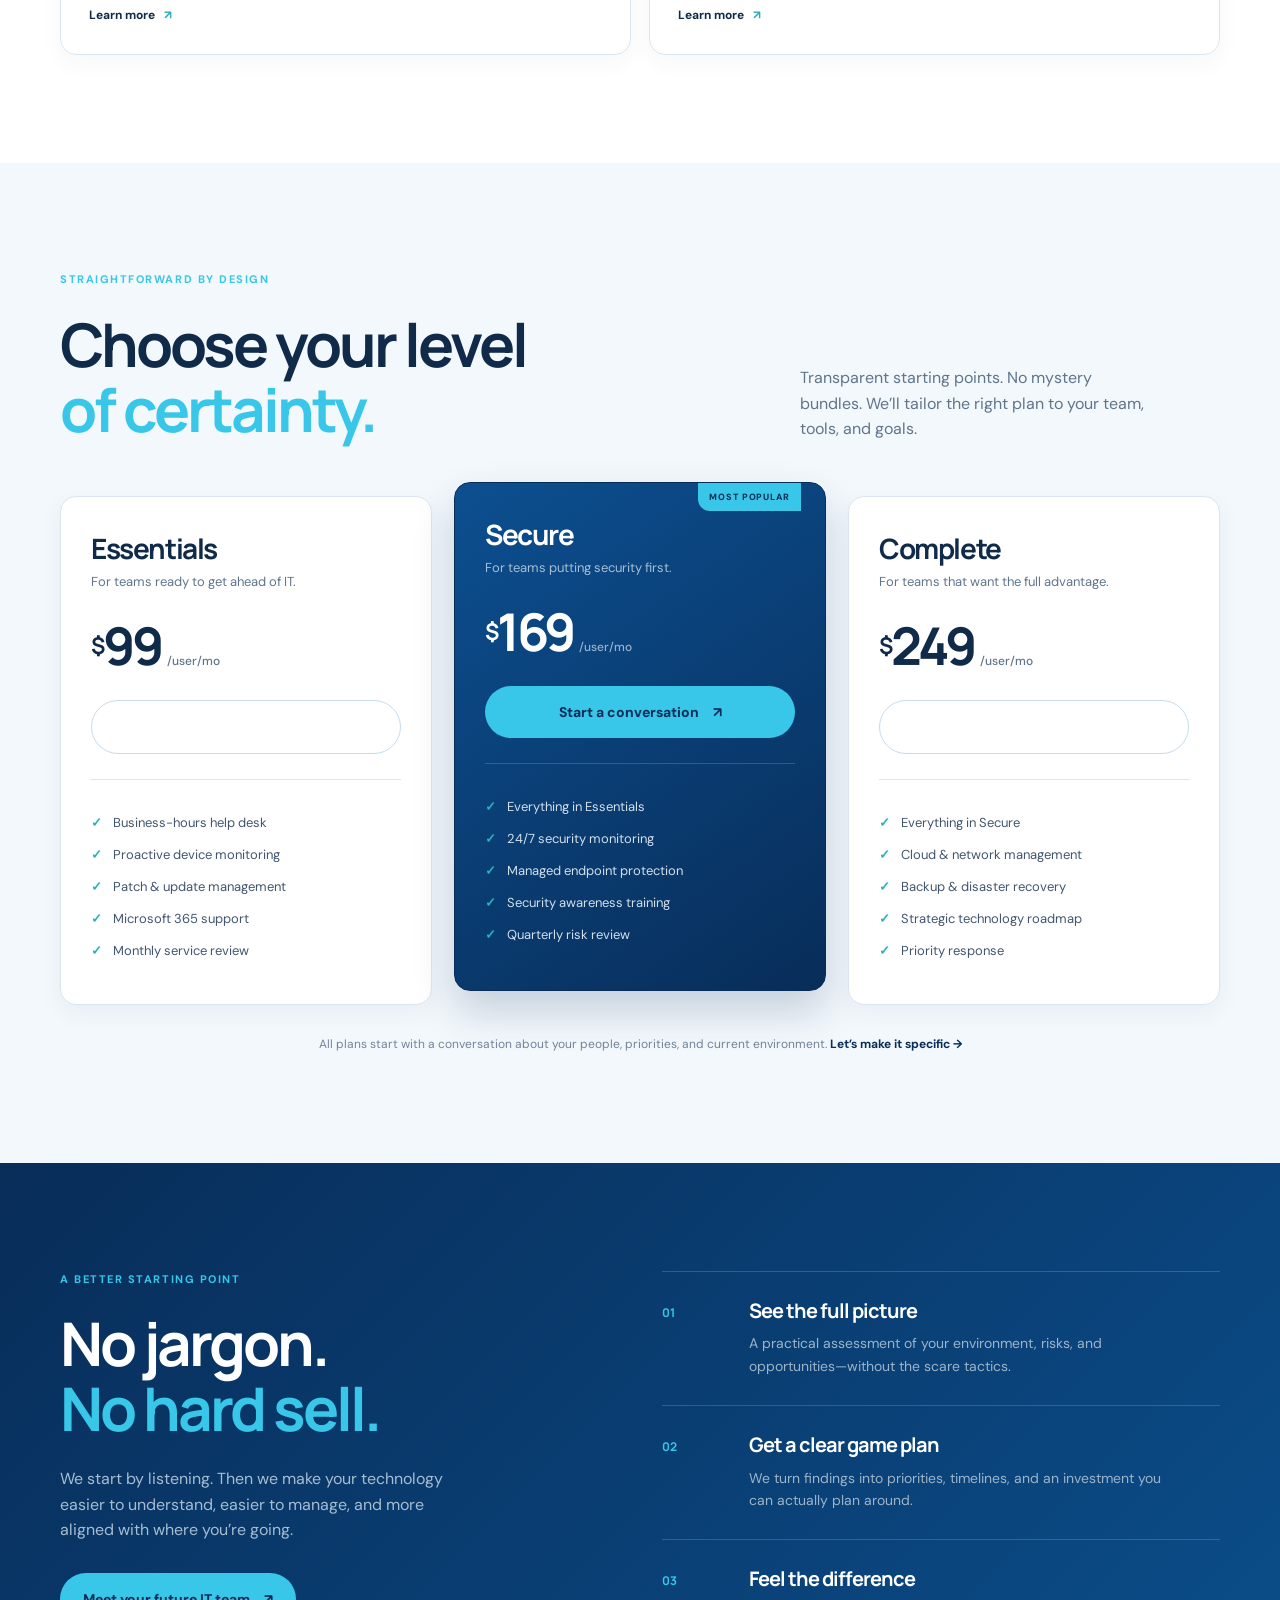
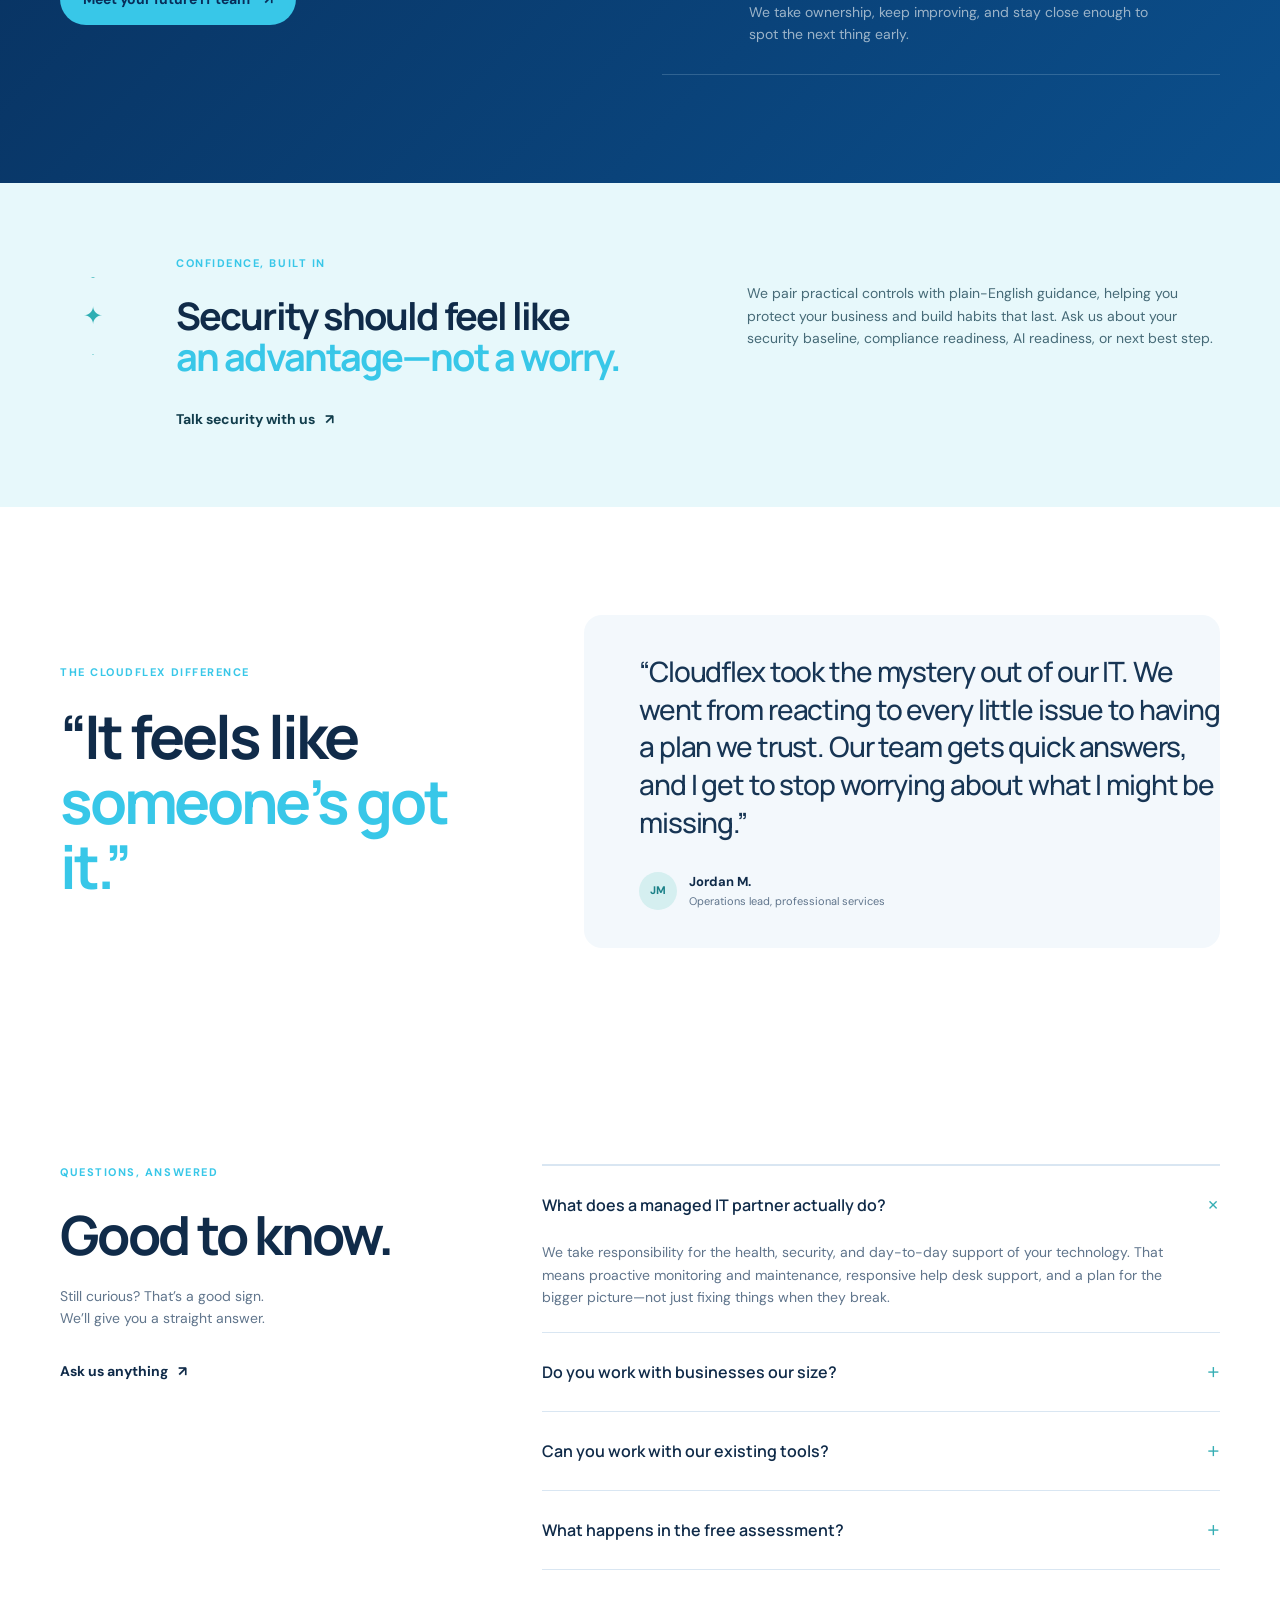
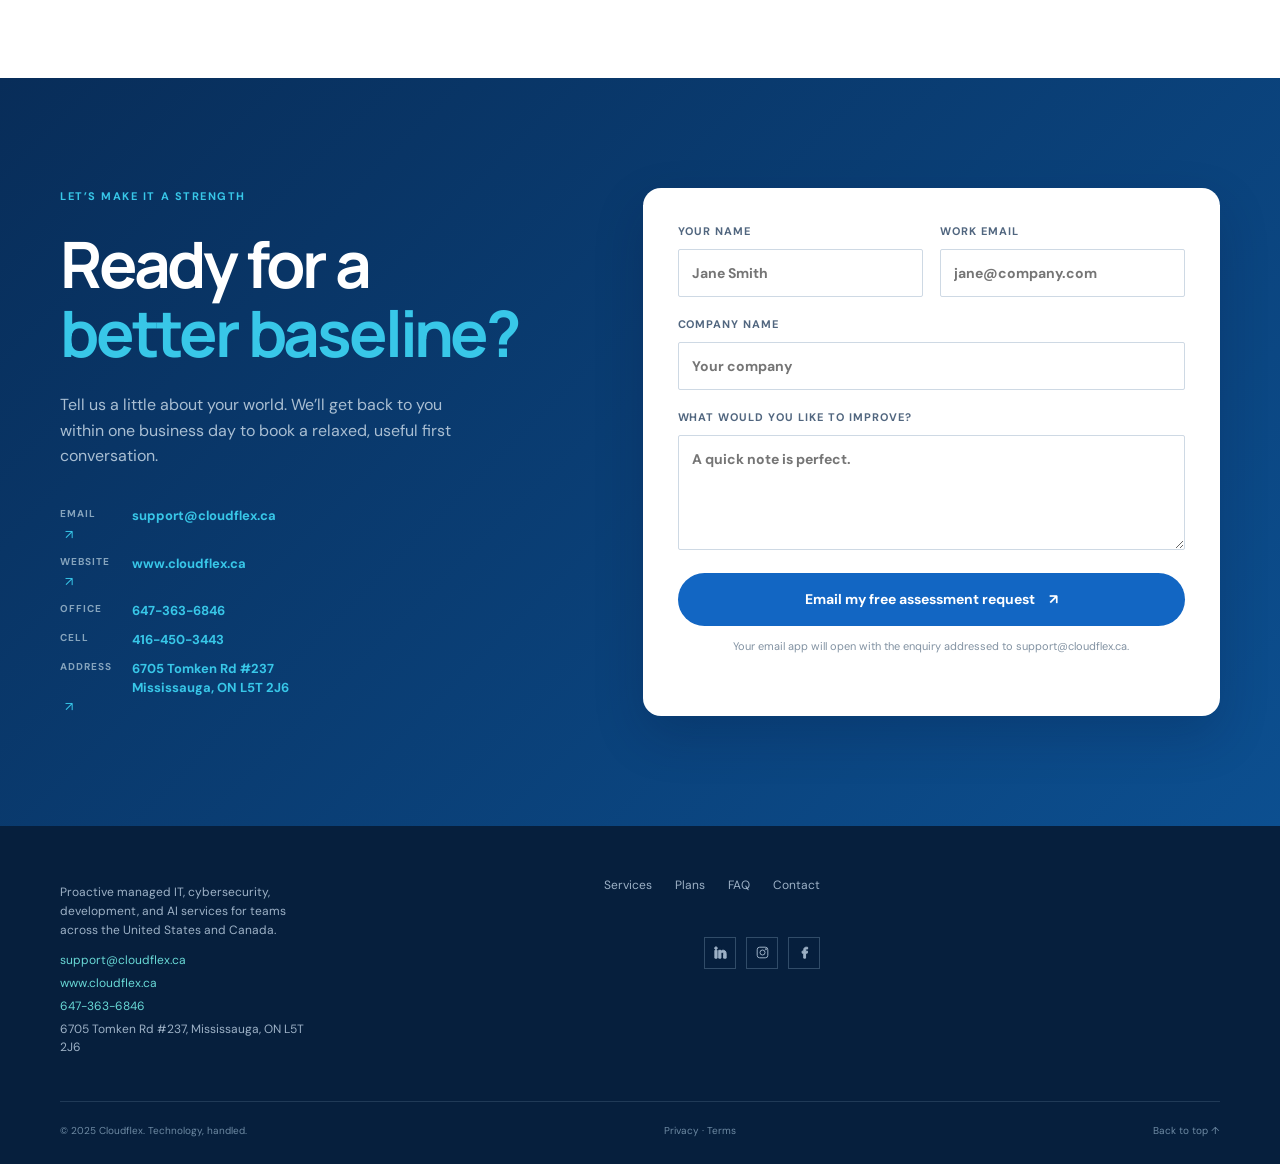
==== commit 8735772b: "Remove Cloudflex logo Remove visible logo markup, metadata references, and the logo asset from all m" ====
--- a/index.html
+++ b/index.html
@@ -16,13 +16,11 @@
   <meta property="og:title" content="Cloudflex | Proactive IT support for ambitious teams">
   <meta property="og:description" content="Keep your team moving with a calm, secure, always-on IT partner.">
   <meta property="og:type" content="website">
-  <meta property="og:image" content="resources/images/cloudflex-logo-transparent.png">
-  <link rel="icon" href="resources/images/cloudflex-logo-transparent.png" type="image/png">
   <link rel="stylesheet" href="marketing.css">
 </head>
 <body>
   <header class="site-header" id="top">
-    <div class="container nav-wrap"><a class="brand" href="index.html" aria-label="Cloudflex home"><img src="resources/images/cloudflex-logo-transparent.png" alt="Cloudflex - Where performance matters" width="280" height="90"></a>
+    <div class="container nav-wrap">
       <button class="menu-toggle" type="button" aria-expanded="false" aria-controls="site-nav" aria-label="Open navigation">
         <span></span><span></span><span></span>
       </button>
@@ -173,7 +171,7 @@
     <svg viewBox="0 0 24 24" aria-hidden="true"><path d="M20.52 3.48A11.84 11.84 0 0 0 12.08 0C5.52 0 .18 5.34.18 11.91c0 2.1.55 4.15 1.59 5.96L.1 24l6.28-1.64a11.9 11.9 0 0 0 5.69 1.45h.01c6.56 0 11.9-5.34 11.9-11.91 0-3.18-1.23-6.16-3.46-8.42Zm-8.44 18.26h-.01a9.87 9.87 0 0 1-5.03-1.38l-.36-.21-3.73.98 1-3.64-.23-.37a9.86 9.86 0 0 1-1.51-5.21C2.21 6.46 6.64 2.03 12.08 2.03c2.63 0 5.1 1.03 6.96 2.89a9.83 9.83 0 0 1 2.88 6.98c0 5.44-4.43 9.84-9.84 9.84Zm5.4-7.37c-.3-.15-1.76-.87-2.03-.97-.27-.1-.47-.15-.67.15-.2.3-.77.97-.94 1.17-.17.2-.35.22-.65.07-.3-.15-1.25-.46-2.38-1.47-.88-.78-1.47-1.75-1.64-2.05-.17-.3-.02-.46.13-.61.13-.13.3-.35.45-.52.15-.17.2-.3.3-.5.1-.2.05-.37-.02-.52-.07-.15-.67-1.61-.92-2.2-.24-.58-.49-.5-.67-.51h-.57c-.2 0-.52.07-.79.37-.27.3-1.04 1.02-1.04 2.49s1.07 2.89 1.22 3.09c.15.2 2.1 3.2 5.09 4.49.71.31 1.27.49 1.7.63.72.23 1.37.2 1.89.12.58-.09 1.76-.72 2.01-1.42.25-.7.25-1.3.17-1.42-.07-.12-.27-.2-.57-.35Z"/></svg>
     <span>Chat with us</span>
   </a>
-  <footer class="site-footer"><div class="container footer-top"><a class="brand" href="index.html" aria-label="Cloudflex home"><img src="resources/images/cloudflex-logo-transparent.png" alt="Cloudflex - Where performance matters" width="240" height="78"></a><div class="footer-contact"><p>Proactive managed IT, cybersecurity, development, and AI services for teams across the United States and Canada.</p><a href="mailto:support@cloudflex.ca">support@cloudflex.ca</a><a href="https://www.cloudflex.ca" target="_blank" rel="noreferrer">www.cloudflex.ca</a><a href="tel:+16473636846">647-363-6846</a><span>6705 Tomken Rd #237, Mississauga, ON L5T 2J6</span></div><div class="footer-links"><a href="#services">Services</a><a href="#plans">Plans</a><a href="#faq">FAQ</a>  <a href="contact.html">Contact</a><div class="social-links" aria-label="Social media"><a href="https://www.linkedin.com" target="_blank" rel="noreferrer" aria-label="LinkedIn"><svg viewBox="0 0 24 24" aria-hidden="true"><path d="M6.5 8.5H3V21h3.5V8.5ZM4.75 3A2.05 2.05 0 1 0 4.75 7.1 2.05 2.05 0 0 0 4.75 3ZM21 13.85C21 10.08 18.99 8.3 16.32 8.3c-2.15 0-3.11 1.18-3.64 2.01V8.5H9.2V21h3.48v-6.19c0-1.63.31-3.21 2.33-3.21 1.99 0 2.02 1.87 2.02 3.32V21H21v-7.15Z"/></svg></a><a href="https://www.instagram.com" target="_blank" rel="noreferrer" aria-label="Instagram"><svg viewBox="0 0 24 24" aria-hidden="true"><rect x="3.5" y="3.5" width="17" height="17" rx="4"/><circle cx="12" cy="12" r="4"/><circle cx="17.5" cy="6.7" r="1"/></svg></a><a href="https://www.facebook.com" target="_blank" rel="noreferrer" aria-label="Facebook"><svg viewBox="0 0 24 24" aria-hidden="true"><path d="M13.7 21v-8h2.7l.4-3.1h-3.1v-2c0-.9.3-1.5 1.6-1.5H17V3.6c-.3 0-1.2-.1-2.3-.1-2.3 0-3.9 1.4-3.9 4v2.3H8.2V13h2.6v8h2.9Z"/></svg></a></div></div></div><div class="container footer-bottom"><span>© 2025 Cloudflex. Technology, handled.</span><span>Privacy · Terms</span><a href="#top">Back to top ↑</a></div></footer>
+  <footer class="site-footer"><div class="container footer-top"><div class="footer-contact"><p>Proactive managed IT, cybersecurity, development, and AI services for teams across the United States and Canada.</p><a href="mailto:support@cloudflex.ca">support@cloudflex.ca</a><a href="https://www.cloudflex.ca" target="_blank" rel="noreferrer">www.cloudflex.ca</a><a href="tel:+16473636846">647-363-6846</a><span>6705 Tomken Rd #237, Mississauga, ON L5T 2J6</span></div><div class="footer-links"><a href="#services">Services</a><a href="#plans">Plans</a><a href="#faq">FAQ</a>  <a href="contact.html">Contact</a><div class="social-links" aria-label="Social media"><a href="https://www.linkedin.com" target="_blank" rel="noreferrer" aria-label="LinkedIn"><svg viewBox="0 0 24 24" aria-hidden="true"><path d="M6.5 8.5H3V21h3.5V8.5ZM4.75 3A2.05 2.05 0 1 0 4.75 7.1 2.05 2.05 0 0 0 4.75 3ZM21 13.85C21 10.08 18.99 8.3 16.32 8.3c-2.15 0-3.11 1.18-3.64 2.01V8.5H9.2V21h3.48v-6.19c0-1.63.31-3.21 2.33-3.21 1.99 0 2.02 1.87 2.02 3.32V21H21v-7.15Z"/></svg></a><a href="https://www.instagram.com" target="_blank" rel="noreferrer" aria-label="Instagram"><svg viewBox="0 0 24 24" aria-hidden="true"><rect x="3.5" y="3.5" width="17" height="17" rx="4"/><circle cx="12" cy="12" r="4"/><circle cx="17.5" cy="6.7" r="1"/></svg></a><a href="https://www.facebook.com" target="_blank" rel="noreferrer" aria-label="Facebook"><svg viewBox="0 0 24 24" aria-hidden="true"><path d="M13.7 21v-8h2.7l.4-3.1h-3.1v-2c0-.9.3-1.5 1.6-1.5H17V3.6c-.3 0-1.2-.1-2.3-.1-2.3 0-3.9 1.4-3.9 4v2.3H8.2V13h2.6v8h2.9Z"/></svg></a></div></div></div><div class="container footer-bottom"><span>© 2025 Cloudflex. Technology, handled.</span><span>Privacy · Terms</span><a href="#top">Back to top ↑</a></div></footer>
   <script src="marketing.js"></script>
 </body>
 </html>
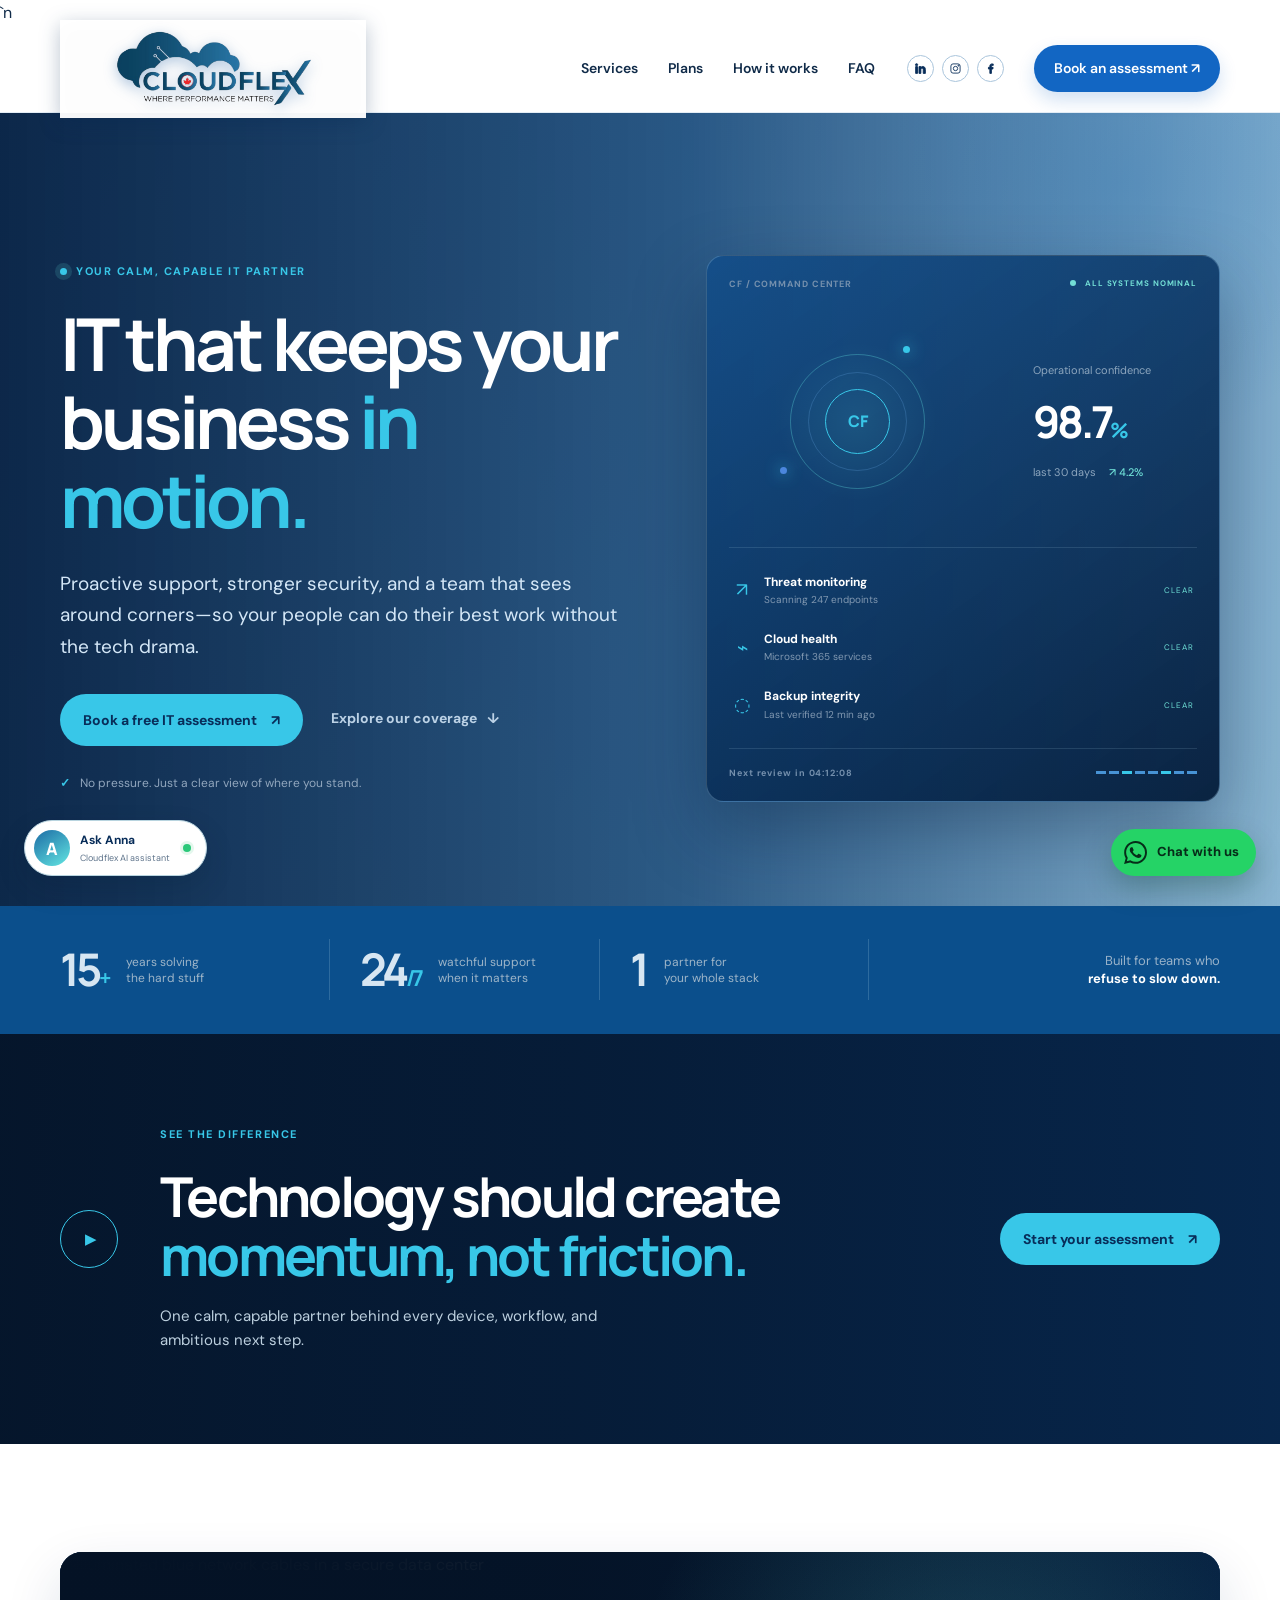
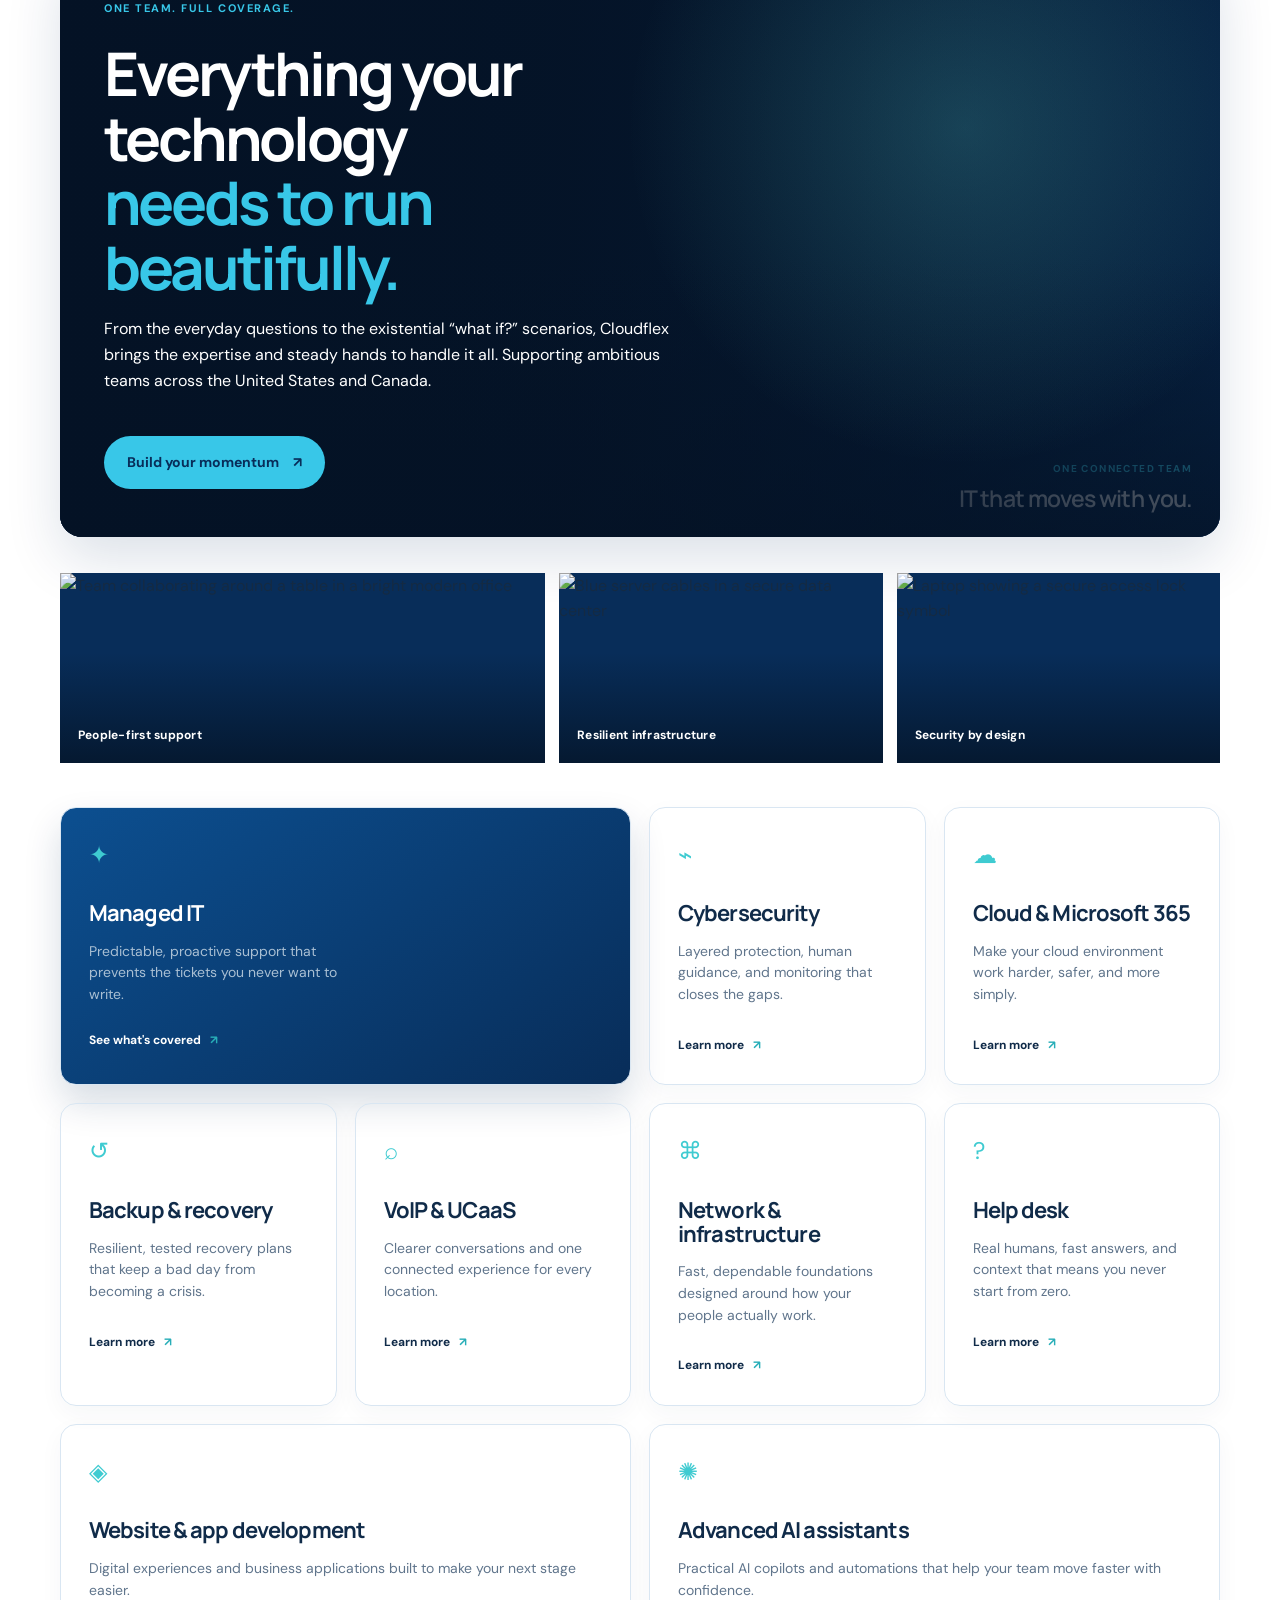
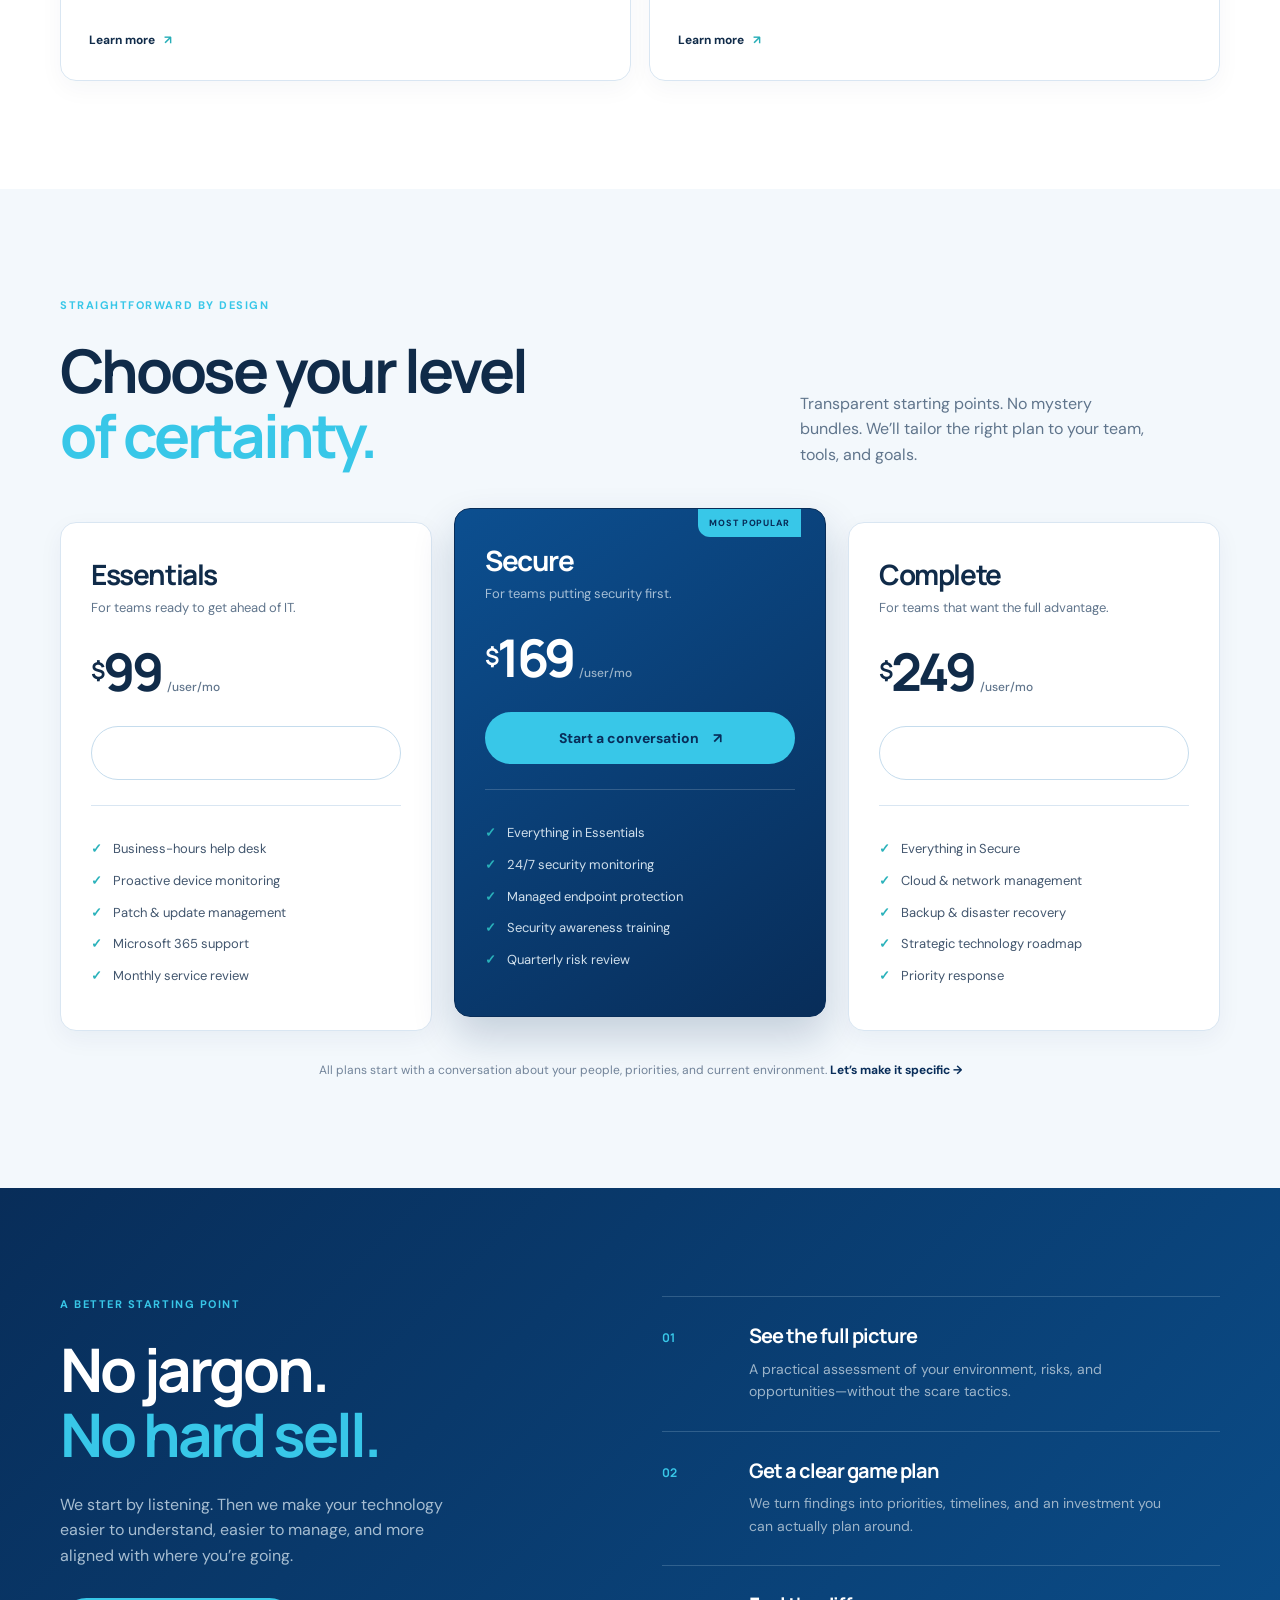
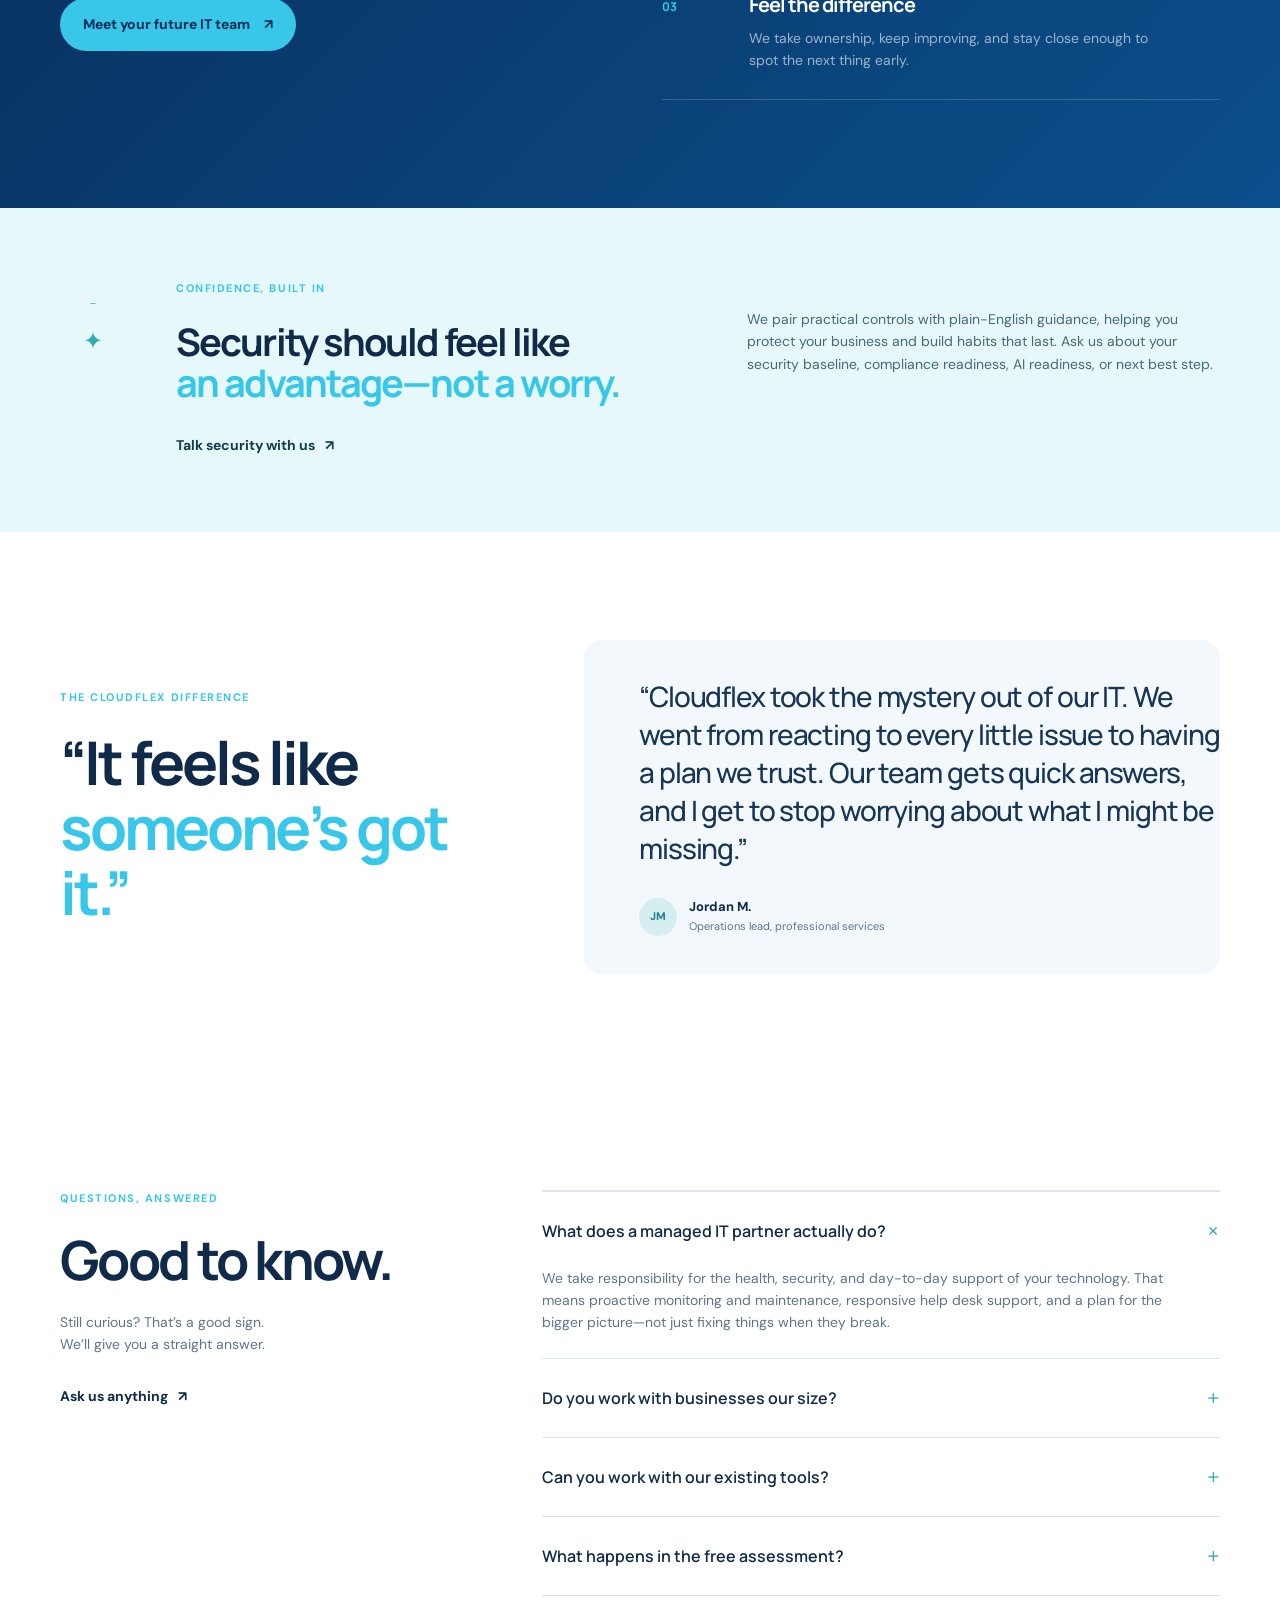
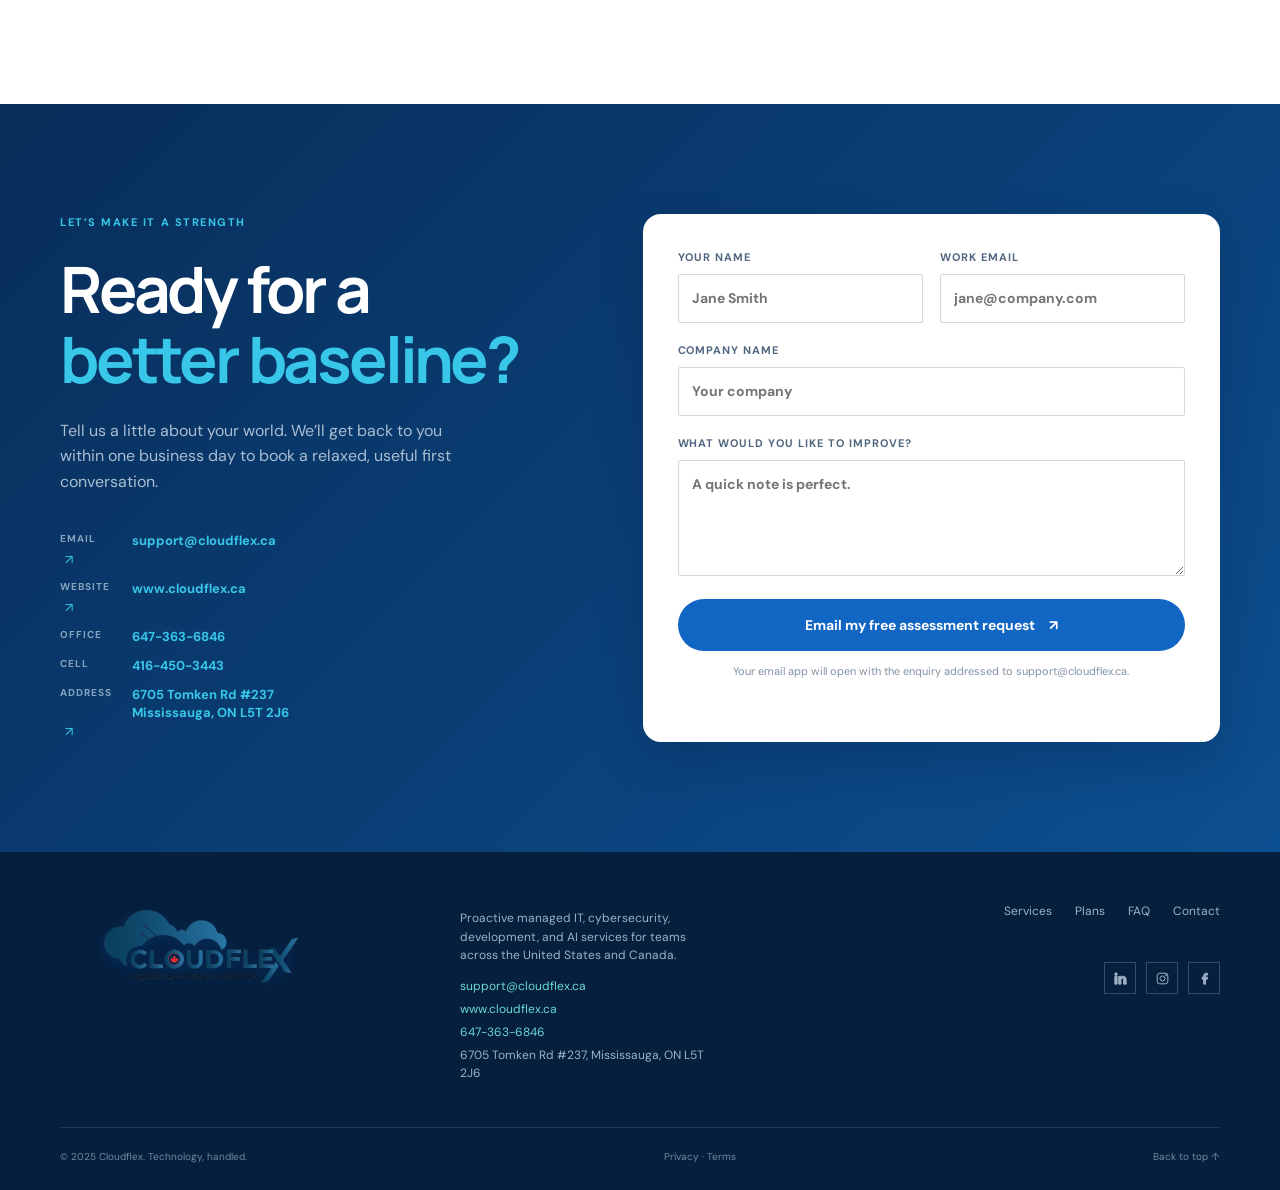
==== commit e2b3890a: "Add supplied Cloudflex logo Restore the attached transparent logo across headers, footers, and metad" ====
--- a/index.html
+++ b/index.html
@@ -12,15 +12,15 @@
   <meta name="viewport" content="width=device-width, initial-scale=1">
   <title>Cloudflex | Proactive IT support for ambitious teams</title>
   <meta name="description" content="Cloudflex provides proactive managed IT, cybersecurity, cloud, backup, and help desk support for growing businesses.">
-  <meta name="theme-color" content="#071a33">
+  <meta name="theme-color" content="#071a33">`n  <meta property="og:image" content="resources/images/cloudflex-logo.png">
   <meta property="og:title" content="Cloudflex | Proactive IT support for ambitious teams">
   <meta property="og:description" content="Keep your team moving with a calm, secure, always-on IT partner.">
   <meta property="og:type" content="website">
-  <link rel="stylesheet" href="marketing.css">
+  <link rel="icon" href="resources/images/cloudflex-logo.png" type="image/png"><link rel="stylesheet" href="marketing.css">
 </head>
 <body>
   <header class="site-header" id="top">
-    <div class="container nav-wrap">
+    <div class="container nav-wrap"><a class="brand" href="index.html" aria-label="Cloudflex home"><img src="resources/images/cloudflex-logo.png" alt="Cloudflex - Where performance matters" width="280" height="90"></a>
       <button class="menu-toggle" type="button" aria-expanded="false" aria-controls="site-nav" aria-label="Open navigation">
         <span></span><span></span><span></span>
       </button>
@@ -171,7 +171,7 @@
     <svg viewBox="0 0 24 24" aria-hidden="true"><path d="M20.52 3.48A11.84 11.84 0 0 0 12.08 0C5.52 0 .18 5.34.18 11.91c0 2.1.55 4.15 1.59 5.96L.1 24l6.28-1.64a11.9 11.9 0 0 0 5.69 1.45h.01c6.56 0 11.9-5.34 11.9-11.91 0-3.18-1.23-6.16-3.46-8.42Zm-8.44 18.26h-.01a9.87 9.87 0 0 1-5.03-1.38l-.36-.21-3.73.98 1-3.64-.23-.37a9.86 9.86 0 0 1-1.51-5.21C2.21 6.46 6.64 2.03 12.08 2.03c2.63 0 5.1 1.03 6.96 2.89a9.83 9.83 0 0 1 2.88 6.98c0 5.44-4.43 9.84-9.84 9.84Zm5.4-7.37c-.3-.15-1.76-.87-2.03-.97-.27-.1-.47-.15-.67.15-.2.3-.77.97-.94 1.17-.17.2-.35.22-.65.07-.3-.15-1.25-.46-2.38-1.47-.88-.78-1.47-1.75-1.64-2.05-.17-.3-.02-.46.13-.61.13-.13.3-.35.45-.52.15-.17.2-.3.3-.5.1-.2.05-.37-.02-.52-.07-.15-.67-1.61-.92-2.2-.24-.58-.49-.5-.67-.51h-.57c-.2 0-.52.07-.79.37-.27.3-1.04 1.02-1.04 2.49s1.07 2.89 1.22 3.09c.15.2 2.1 3.2 5.09 4.49.71.31 1.27.49 1.7.63.72.23 1.37.2 1.89.12.58-.09 1.76-.72 2.01-1.42.25-.7.25-1.3.17-1.42-.07-.12-.27-.2-.57-.35Z"/></svg>
     <span>Chat with us</span>
   </a>
-  <footer class="site-footer"><div class="container footer-top"><div class="footer-contact"><p>Proactive managed IT, cybersecurity, development, and AI services for teams across the United States and Canada.</p><a href="mailto:support@cloudflex.ca">support@cloudflex.ca</a><a href="https://www.cloudflex.ca" target="_blank" rel="noreferrer">www.cloudflex.ca</a><a href="tel:+16473636846">647-363-6846</a><span>6705 Tomken Rd #237, Mississauga, ON L5T 2J6</span></div><div class="footer-links"><a href="#services">Services</a><a href="#plans">Plans</a><a href="#faq">FAQ</a>  <a href="contact.html">Contact</a><div class="social-links" aria-label="Social media"><a href="https://www.linkedin.com" target="_blank" rel="noreferrer" aria-label="LinkedIn"><svg viewBox="0 0 24 24" aria-hidden="true"><path d="M6.5 8.5H3V21h3.5V8.5ZM4.75 3A2.05 2.05 0 1 0 4.75 7.1 2.05 2.05 0 0 0 4.75 3ZM21 13.85C21 10.08 18.99 8.3 16.32 8.3c-2.15 0-3.11 1.18-3.64 2.01V8.5H9.2V21h3.48v-6.19c0-1.63.31-3.21 2.33-3.21 1.99 0 2.02 1.87 2.02 3.32V21H21v-7.15Z"/></svg></a><a href="https://www.instagram.com" target="_blank" rel="noreferrer" aria-label="Instagram"><svg viewBox="0 0 24 24" aria-hidden="true"><rect x="3.5" y="3.5" width="17" height="17" rx="4"/><circle cx="12" cy="12" r="4"/><circle cx="17.5" cy="6.7" r="1"/></svg></a><a href="https://www.facebook.com" target="_blank" rel="noreferrer" aria-label="Facebook"><svg viewBox="0 0 24 24" aria-hidden="true"><path d="M13.7 21v-8h2.7l.4-3.1h-3.1v-2c0-.9.3-1.5 1.6-1.5H17V3.6c-.3 0-1.2-.1-2.3-.1-2.3 0-3.9 1.4-3.9 4v2.3H8.2V13h2.6v8h2.9Z"/></svg></a></div></div></div><div class="container footer-bottom"><span>© 2025 Cloudflex. Technology, handled.</span><span>Privacy · Terms</span><a href="#top">Back to top ↑</a></div></footer>
+  <footer class="site-footer"><div class="container footer-top"><a class="brand" href="index.html" aria-label="Cloudflex home"><img src="resources/images/cloudflex-logo.png" alt="Cloudflex - Where performance matters" width="240" height="78"></a><div class="footer-contact"><p>Proactive managed IT, cybersecurity, development, and AI services for teams across the United States and Canada.</p><a href="mailto:support@cloudflex.ca">support@cloudflex.ca</a><a href="https://www.cloudflex.ca" target="_blank" rel="noreferrer">www.cloudflex.ca</a><a href="tel:+16473636846">647-363-6846</a><span>6705 Tomken Rd #237, Mississauga, ON L5T 2J6</span></div><div class="footer-links"><a href="#services">Services</a><a href="#plans">Plans</a><a href="#faq">FAQ</a>  <a href="contact.html">Contact</a><div class="social-links" aria-label="Social media"><a href="https://www.linkedin.com" target="_blank" rel="noreferrer" aria-label="LinkedIn"><svg viewBox="0 0 24 24" aria-hidden="true"><path d="M6.5 8.5H3V21h3.5V8.5ZM4.75 3A2.05 2.05 0 1 0 4.75 7.1 2.05 2.05 0 0 0 4.75 3ZM21 13.85C21 10.08 18.99 8.3 16.32 8.3c-2.15 0-3.11 1.18-3.64 2.01V8.5H9.2V21h3.48v-6.19c0-1.63.31-3.21 2.33-3.21 1.99 0 2.02 1.87 2.02 3.32V21H21v-7.15Z"/></svg></a><a href="https://www.instagram.com" target="_blank" rel="noreferrer" aria-label="Instagram"><svg viewBox="0 0 24 24" aria-hidden="true"><rect x="3.5" y="3.5" width="17" height="17" rx="4"/><circle cx="12" cy="12" r="4"/><circle cx="17.5" cy="6.7" r="1"/></svg></a><a href="https://www.facebook.com" target="_blank" rel="noreferrer" aria-label="Facebook"><svg viewBox="0 0 24 24" aria-hidden="true"><path d="M13.7 21v-8h2.7l.4-3.1h-3.1v-2c0-.9.3-1.5 1.6-1.5H17V3.6c-.3 0-1.2-.1-2.3-.1-2.3 0-3.9 1.4-3.9 4v2.3H8.2V13h2.6v8h2.9Z"/></svg></a></div></div></div><div class="container footer-bottom"><span>© 2025 Cloudflex. Technology, handled.</span><span>Privacy · Terms</span><a href="#top">Back to top ↑</a></div></footer>
   <script src="marketing.js"></script>
 </body>
 </html>
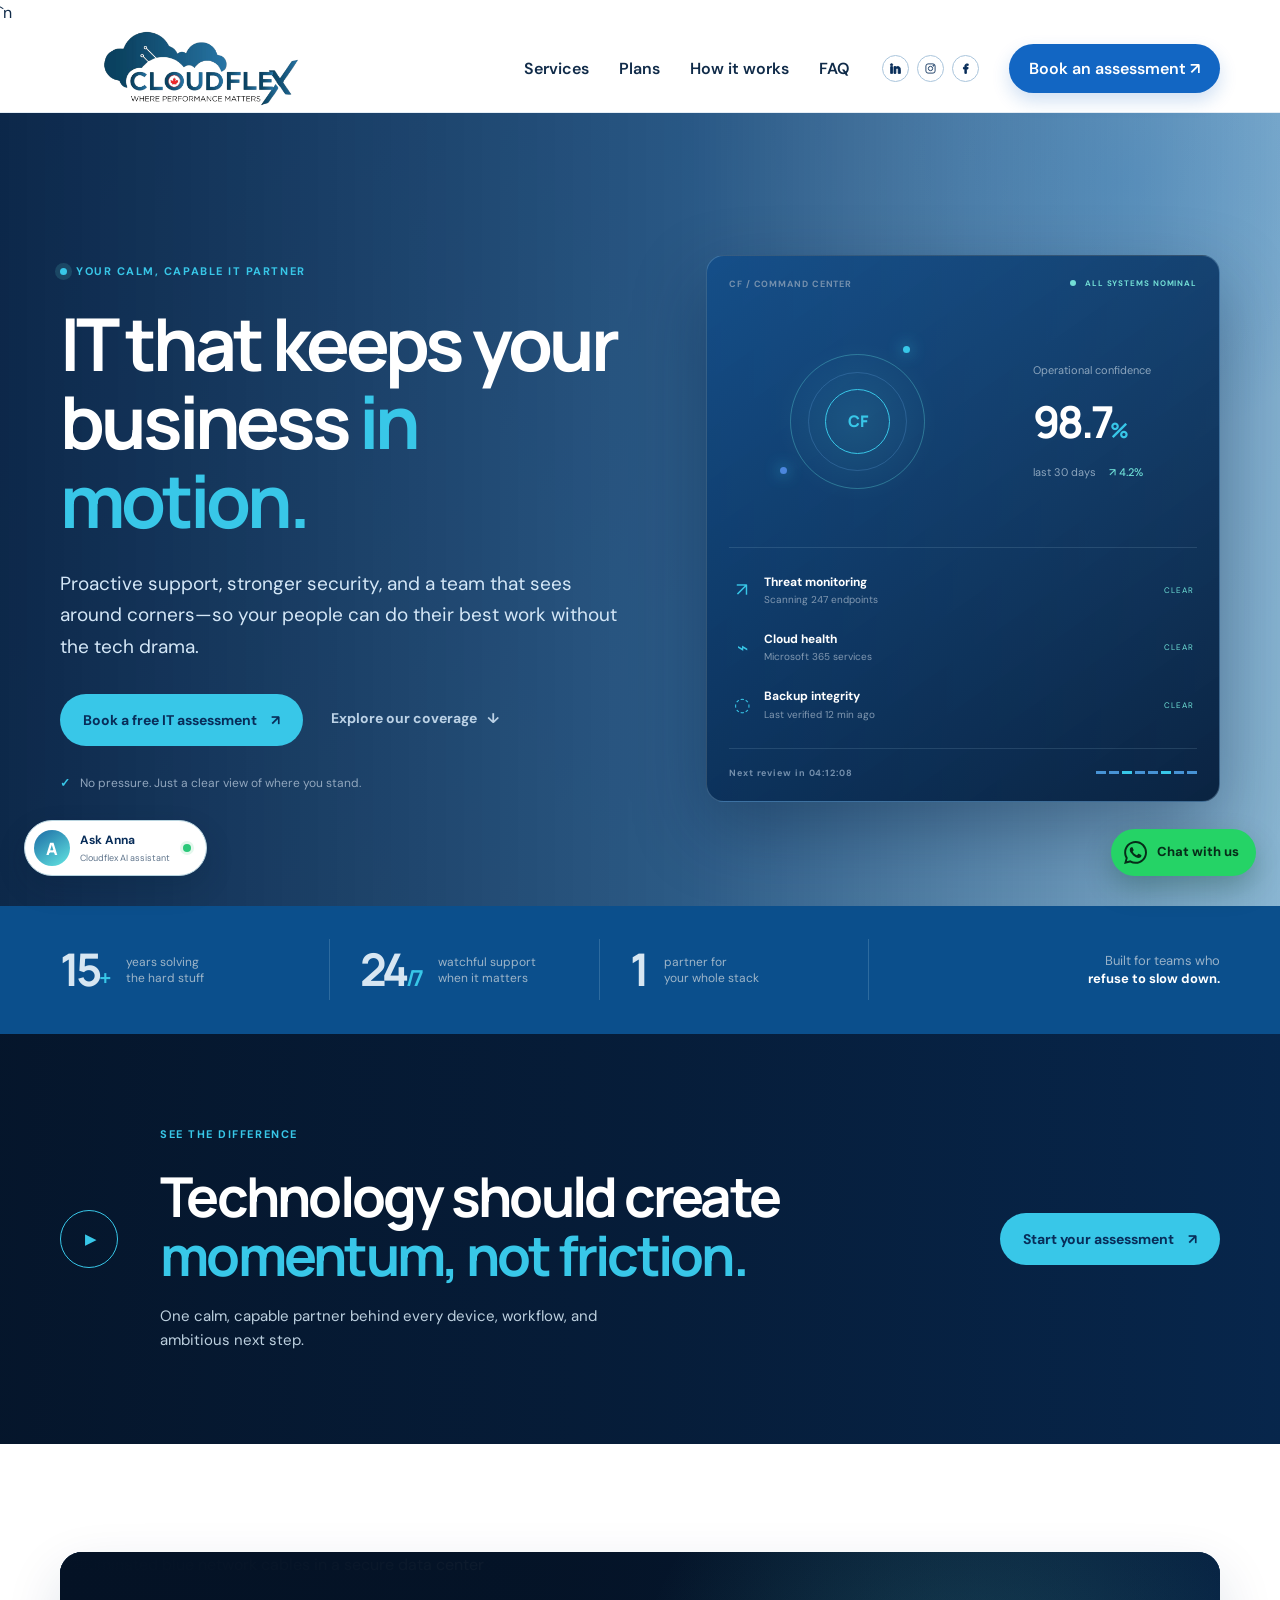
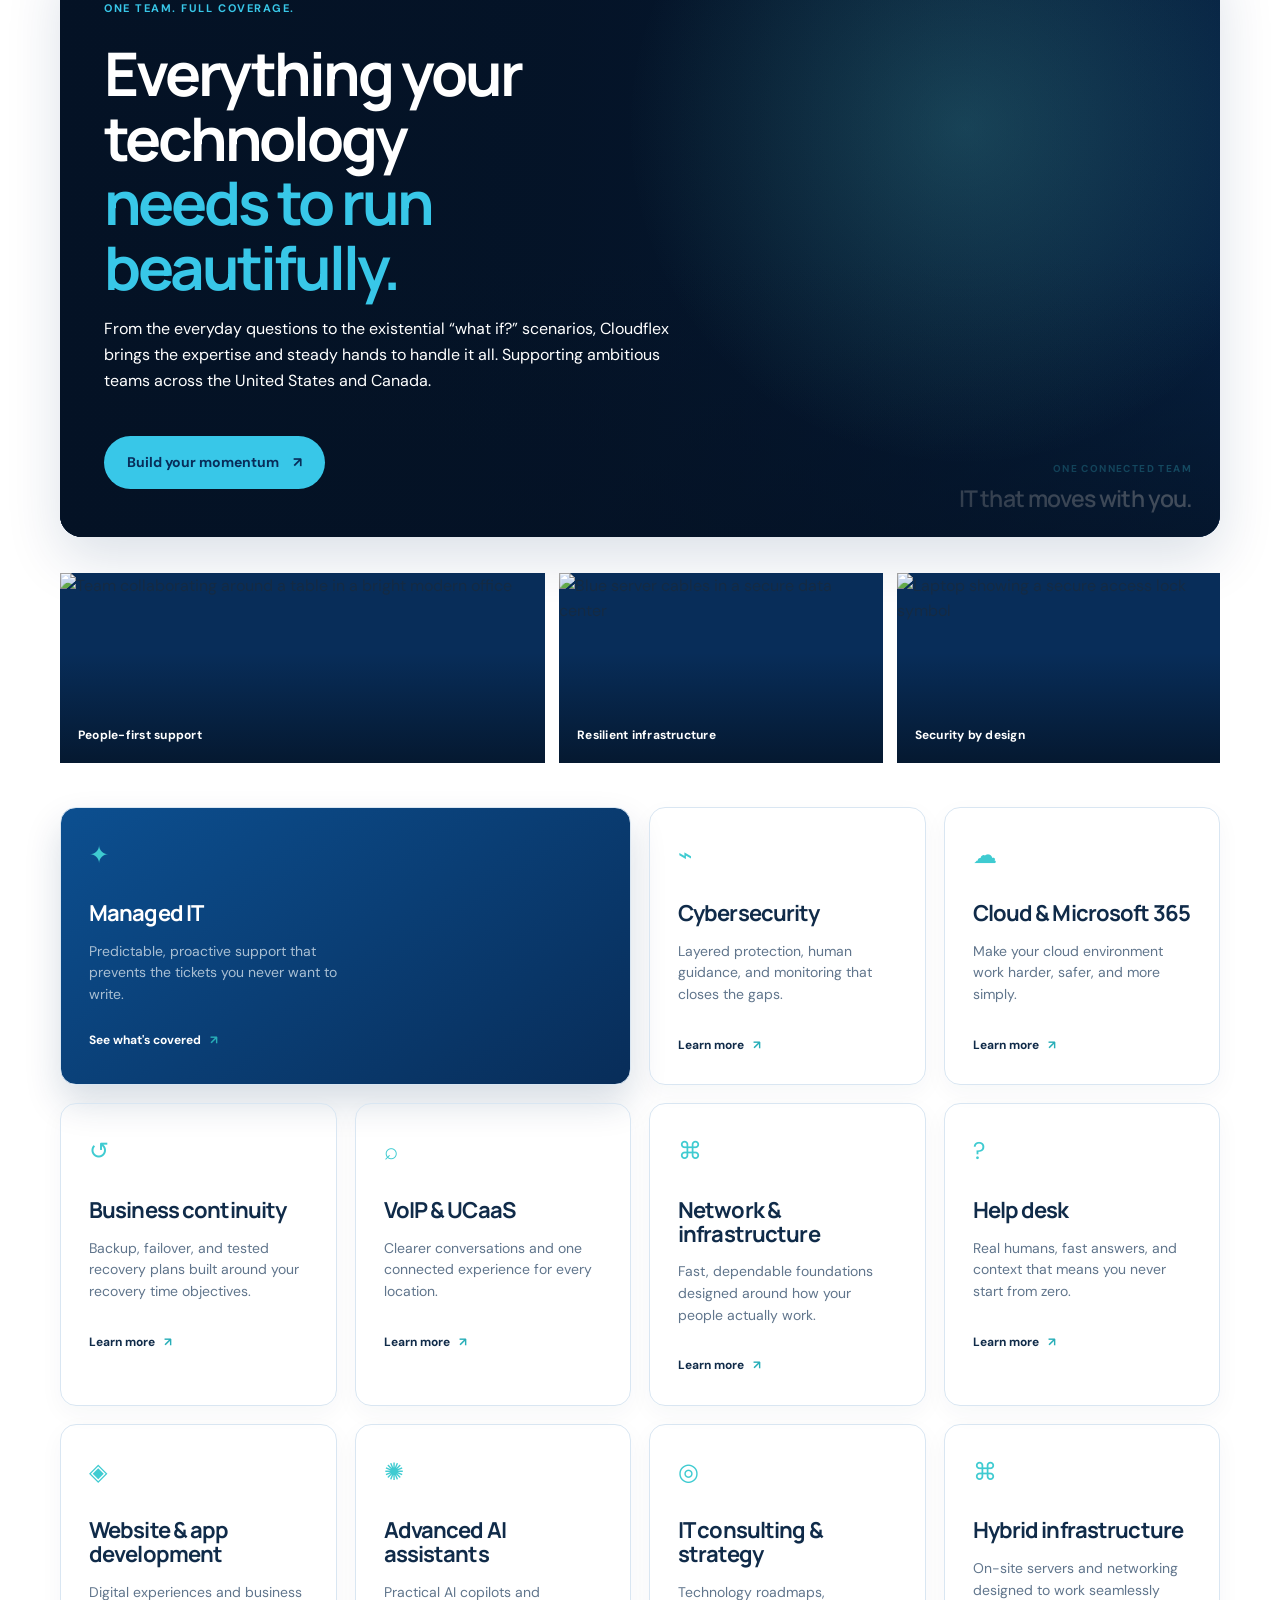
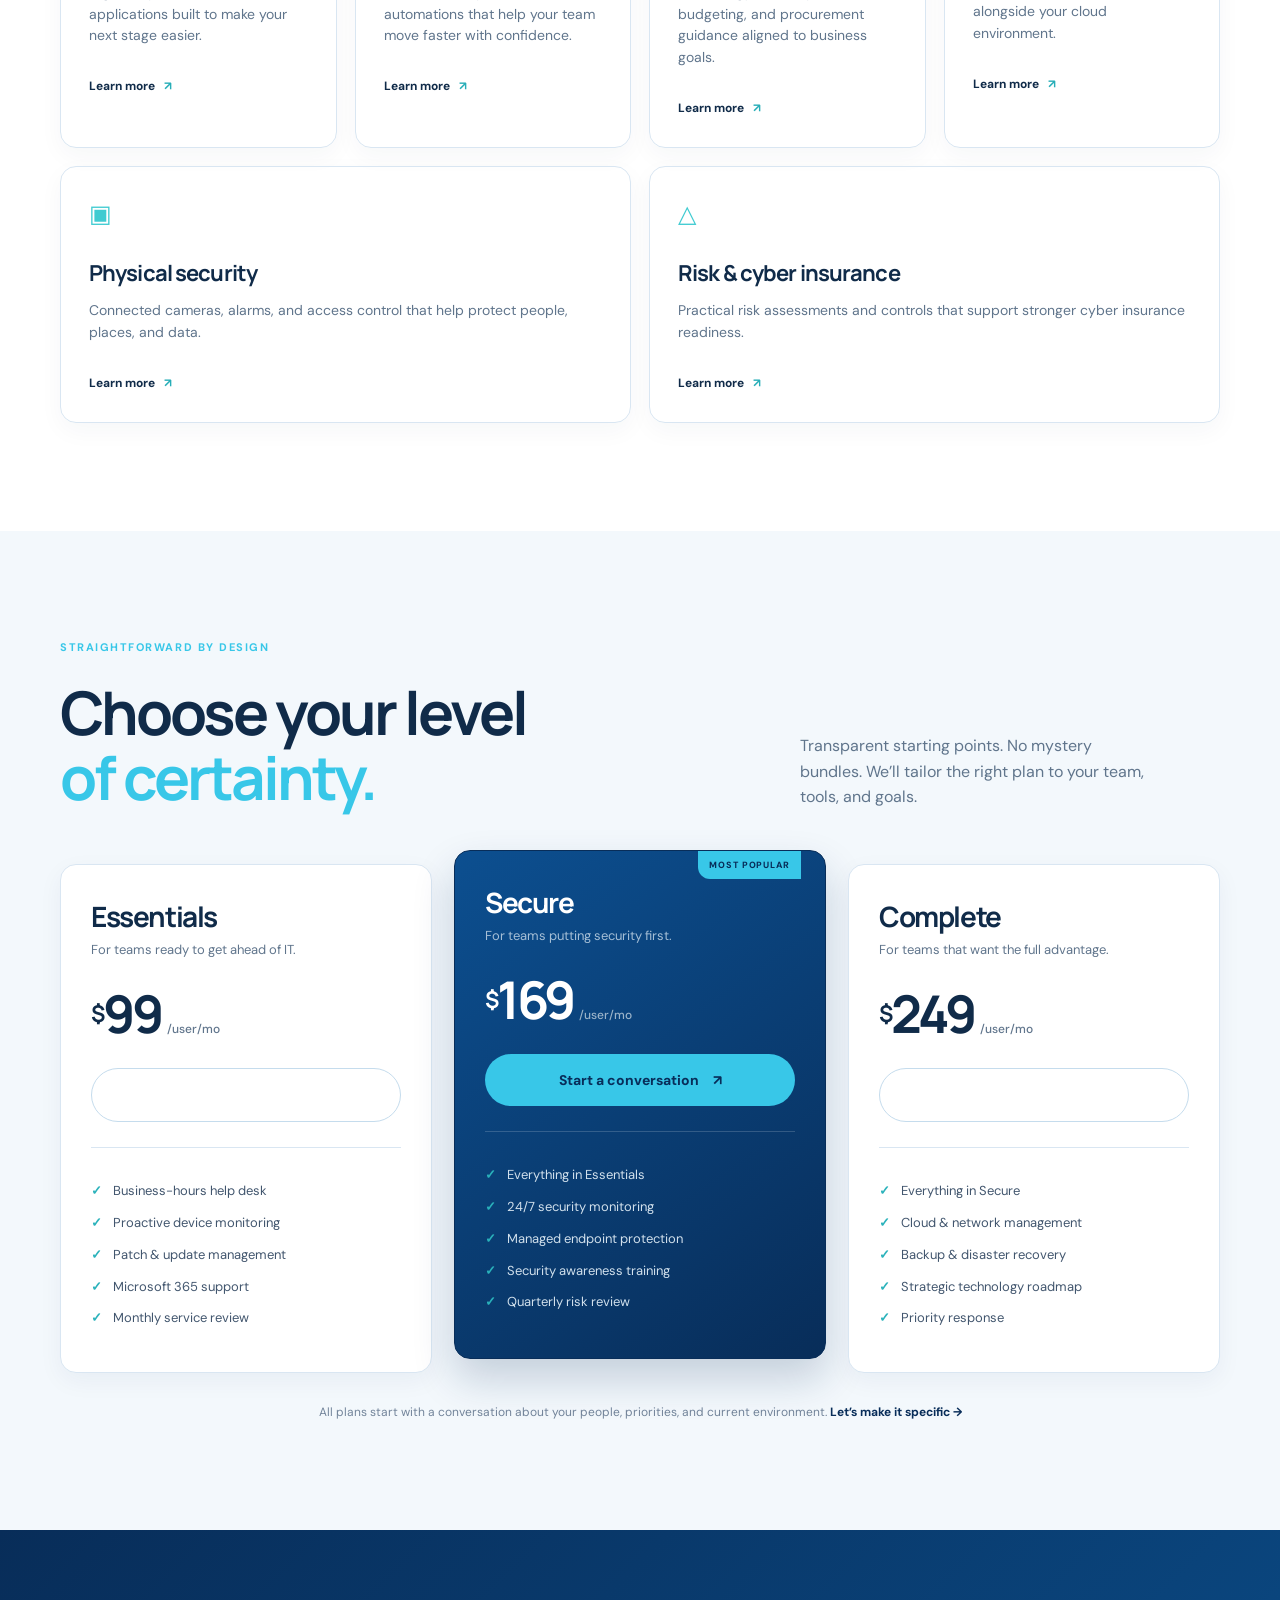
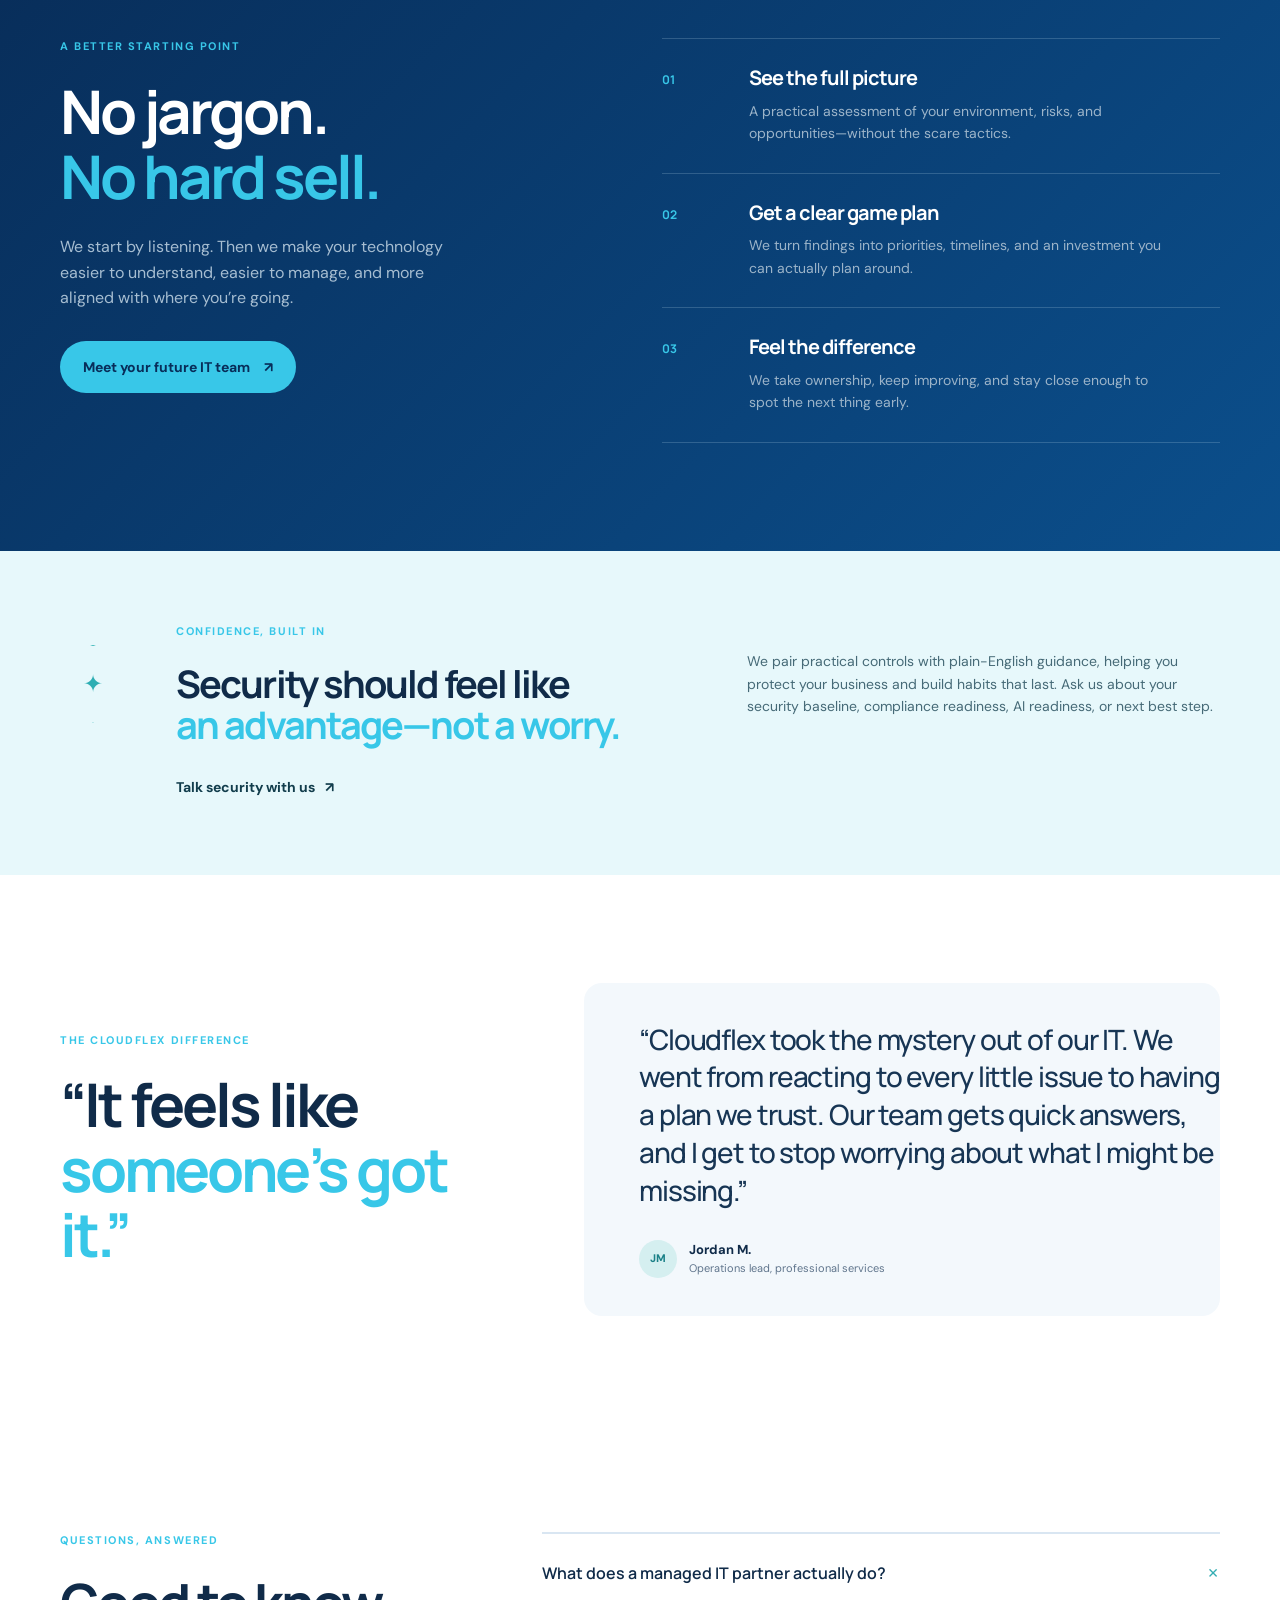
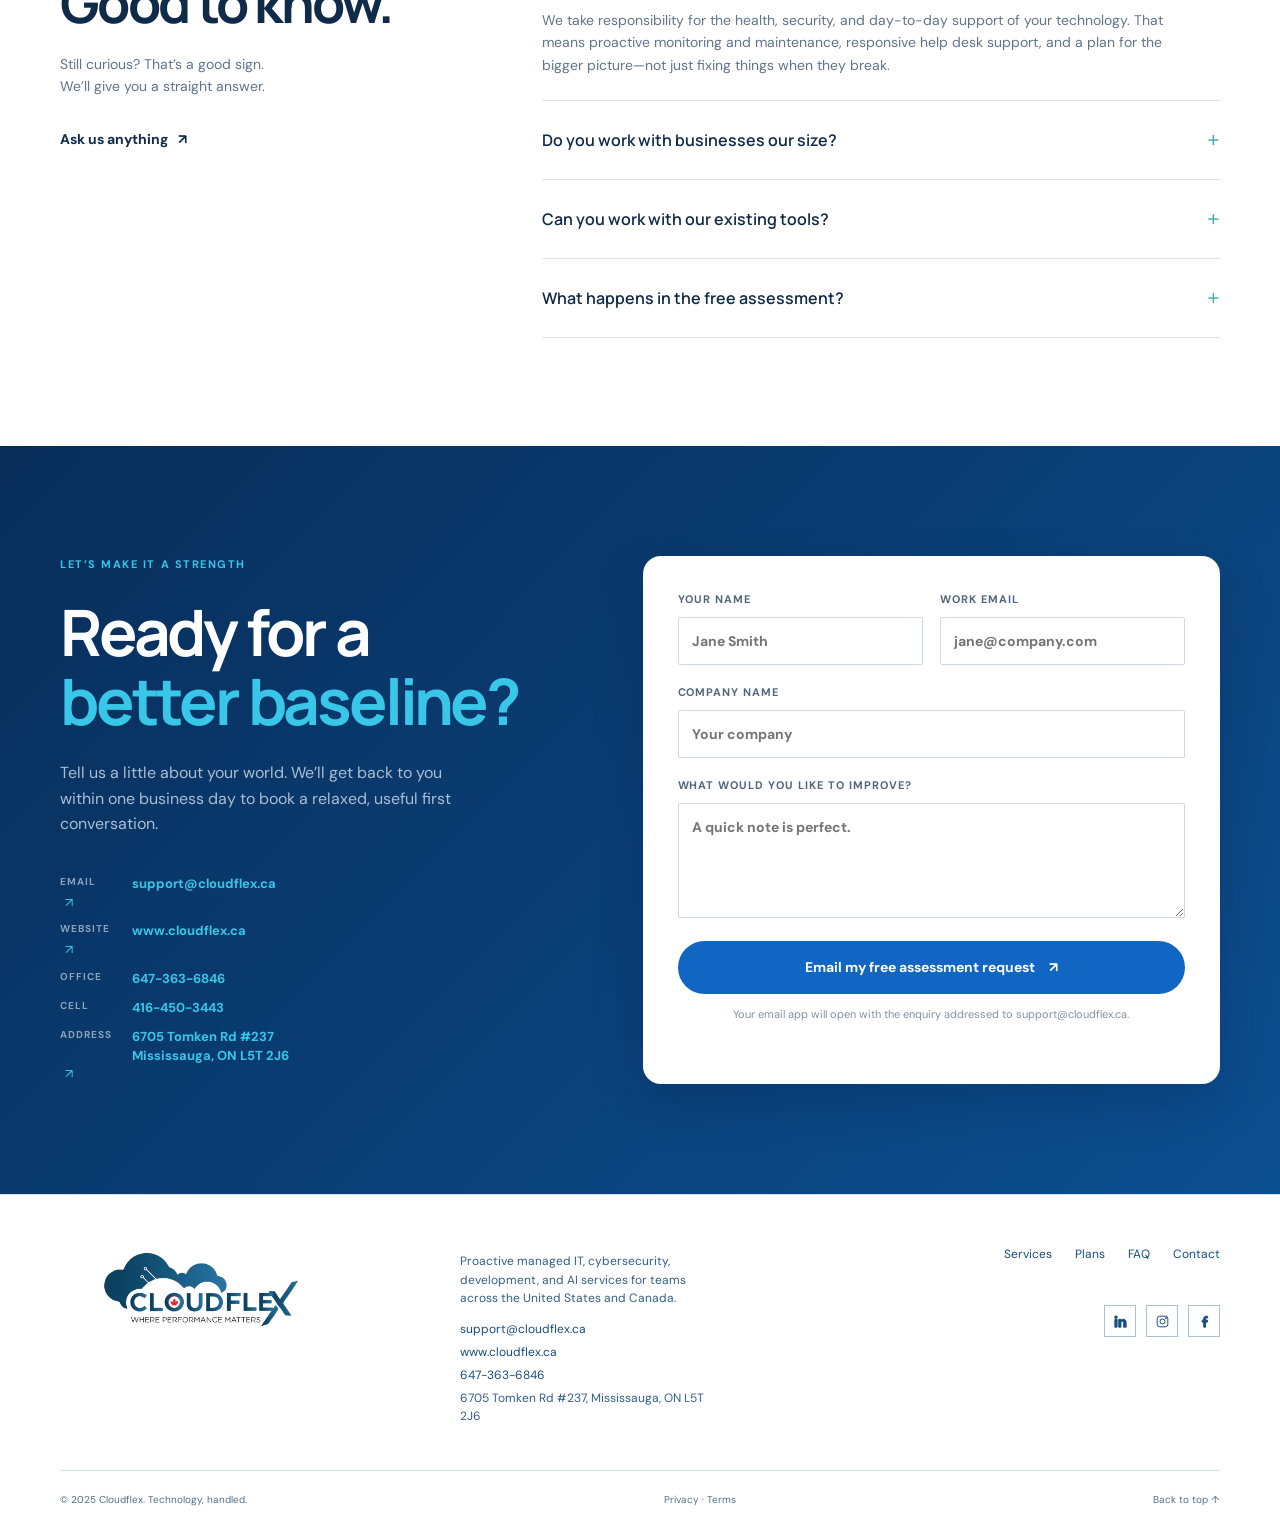
==== commit cf4ffb73: "Expand Cloudflex service offerings Add strategic planning, hybrid infrastructure, business continuit" ====
--- a/index.html
+++ b/index.html
@@ -105,12 +105,16 @@
           <article class="service-feature"><span class="service-icon">✦</span><h3>Managed IT</h3><p>Predictable, proactive support that prevents the tickets you never want to write.</p><a href="#contact">See what's covered <span>↗</span></a></article>
           <article class="service-card"><span class="service-icon">⌁</span><h3>Cybersecurity</h3><p>Layered protection, human guidance, and monitoring that closes the gaps.</p><a href="#contact">Learn more <span>↗</span></a></article>
           <article class="service-card"><span class="service-icon">☁</span><h3>Cloud &amp; Microsoft 365</h3><p>Make your cloud environment work harder, safer, and more simply.</p><a href="#contact">Learn more <span>↗</span></a></article>
-          <article class="service-card"><span class="service-icon">↺</span><h3>Backup &amp; recovery</h3><p>Resilient, tested recovery plans that keep a bad day from becoming a crisis.</p><a href="#contact">Learn more <span>↗</span></a></article>
+          <article class="service-card"><span class="service-icon">↺</span><h3>Business continuity</h3><p>Backup, failover, and tested recovery plans built around your recovery time objectives.</p><a href="#contact">Learn more <span>↗</span></a></article>
           <article class="service-card"><span class="service-icon">⌕</span><h3>VoIP &amp; UCaaS</h3><p>Clearer conversations and one connected experience for every location.</p><a href="#contact">Learn more <span>↗</span></a></article>
           <article class="service-card"><span class="service-icon">⌘</span><h3>Network &amp; infrastructure</h3><p>Fast, dependable foundations designed around how your people actually work.</p><a href="#contact">Learn more <span>↗</span></a></article>
           <article class="service-card"><span class="service-icon">?</span><h3>Help desk</h3><p>Real humans, fast answers, and context that means you never start from zero.</p><a href="#contact">Learn more <span>↗</span></a></article>
           <article class="service-card"><span class="service-icon">◈</span><h3>Website &amp; app development</h3><p>Digital experiences and business applications built to make your next stage easier.</p><a href="#contact">Learn more <span>↗</span></a></article>
           <article class="service-card"><span class="service-icon">✺</span><h3>Advanced AI assistants</h3><p>Practical AI copilots and automations that help your team move faster with confidence.</p><a href="#contact">Learn more <span>↗</span></a></article>
+          <article class="service-card"><span class="service-icon">◎</span><h3>IT consulting &amp; strategy</h3><p>Technology roadmaps, budgeting, and procurement guidance aligned to business goals.</p><a href="#contact">Learn more <span>↗</span></a></article>
+          <article class="service-card"><span class="service-icon">⌘</span><h3>Hybrid infrastructure</h3><p>On-site servers and networking designed to work seamlessly alongside your cloud environment.</p><a href="#contact">Learn more <span>↗</span></a></article>
+          <article class="service-card"><span class="service-icon">▣</span><h3>Physical security</h3><p>Connected cameras, alarms, and access control that help protect people, places, and data.</p><a href="#contact">Learn more <span>↗</span></a></article>
+          <article class="service-card"><span class="service-icon">△</span><h3>Risk &amp; cyber insurance</h3><p>Practical risk assessments and controls that support stronger cyber insurance readiness.</p><a href="#contact">Learn more <span>↗</span></a></article>
         </div>
       </div>
     </section>
--- a/marketing.css
+++ b/marketing.css
@@ -98,10 +98,36 @@
 /* Keep the transparent supplied mark consistent in both landing-page placements. */
 .site-header .brand,
 .site-footer .brand,
-.inner-page-footer .brand{background:transparent;padding:0;filter:drop-shadow(0 5px 10px rgba(0,35,78,.28))}
+.inner-page-footer .brand{background:transparent;padding:0;filter:none}
 .site-header .brand img,
 .site-footer .brand img,
-.inner-page-footer .brand img{width:280px!important;height:90px!important;filter:drop-shadow(0 4px 7px rgba(0,73,151,.3))}
+.inner-page-footer .brand img{width:280px!important;height:90px!important;filter:none;image-rendering:auto}
+.site-header .brand{background:transparent!important;padding:0!important}
+.site-header .brand img,
+.site-footer .brand img,
+.inner-page-footer .brand img{filter:none!important}
+.site-nav{font-size:16px}
+.site-footer,
+.inner-page-footer{background:#fff;color:#174d82;border-top:1px solid #cfe0ee}
+.site-footer .footer-top,
+.inner-page-footer .footer-top{border-bottom-color:#cfe0ee}
+.site-footer .footer-contact p,
+.site-footer .footer-contact span,
+.inner-page-footer .footer-contact p,
+.inner-page-footer .footer-contact span{color:#315f88}
+.site-footer .footer-contact a,
+.inner-page-footer .footer-contact a,
+.site-footer .footer-links a,
+.inner-page-footer .footer-links a{color:#174d82}
+.site-footer .footer-links a:hover,
+.site-footer .footer-bottom a:hover,
+.inner-page-footer .footer-links a:hover,
+.inner-page-footer .footer-bottom a:hover{color:var(--blue)}
+.site-footer .social-links a{border-color:#a8c2d8;color:#174d82}
+.site-footer .social-links a:hover{border-color:var(--blue);color:var(--blue)}
+.site-footer .footer-bottom,
+.inner-page-footer .footer-bottom{color:#52718a}
+.inner-page-footer{border-top:1px solid #cfe0ee}
 @media(max-width:850px){
   .site-header .brand img,
   .site-footer .brand img,
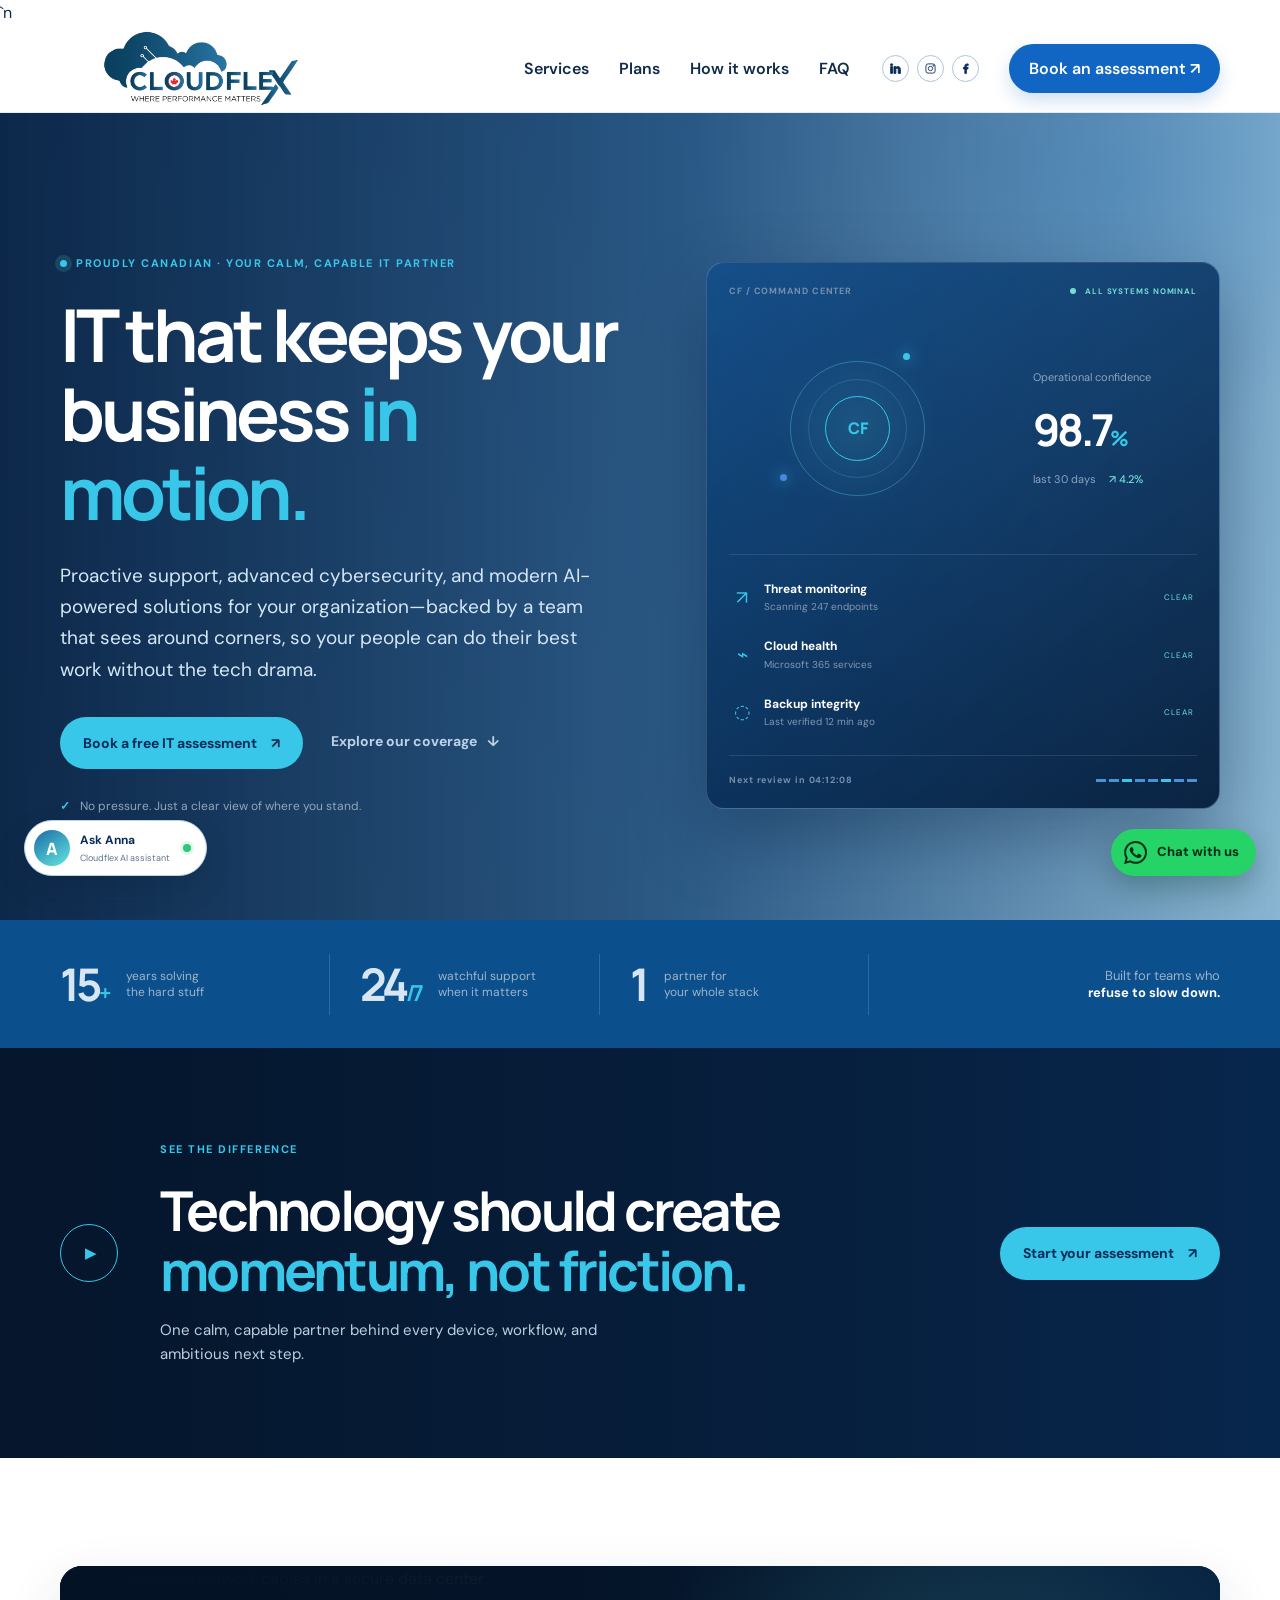
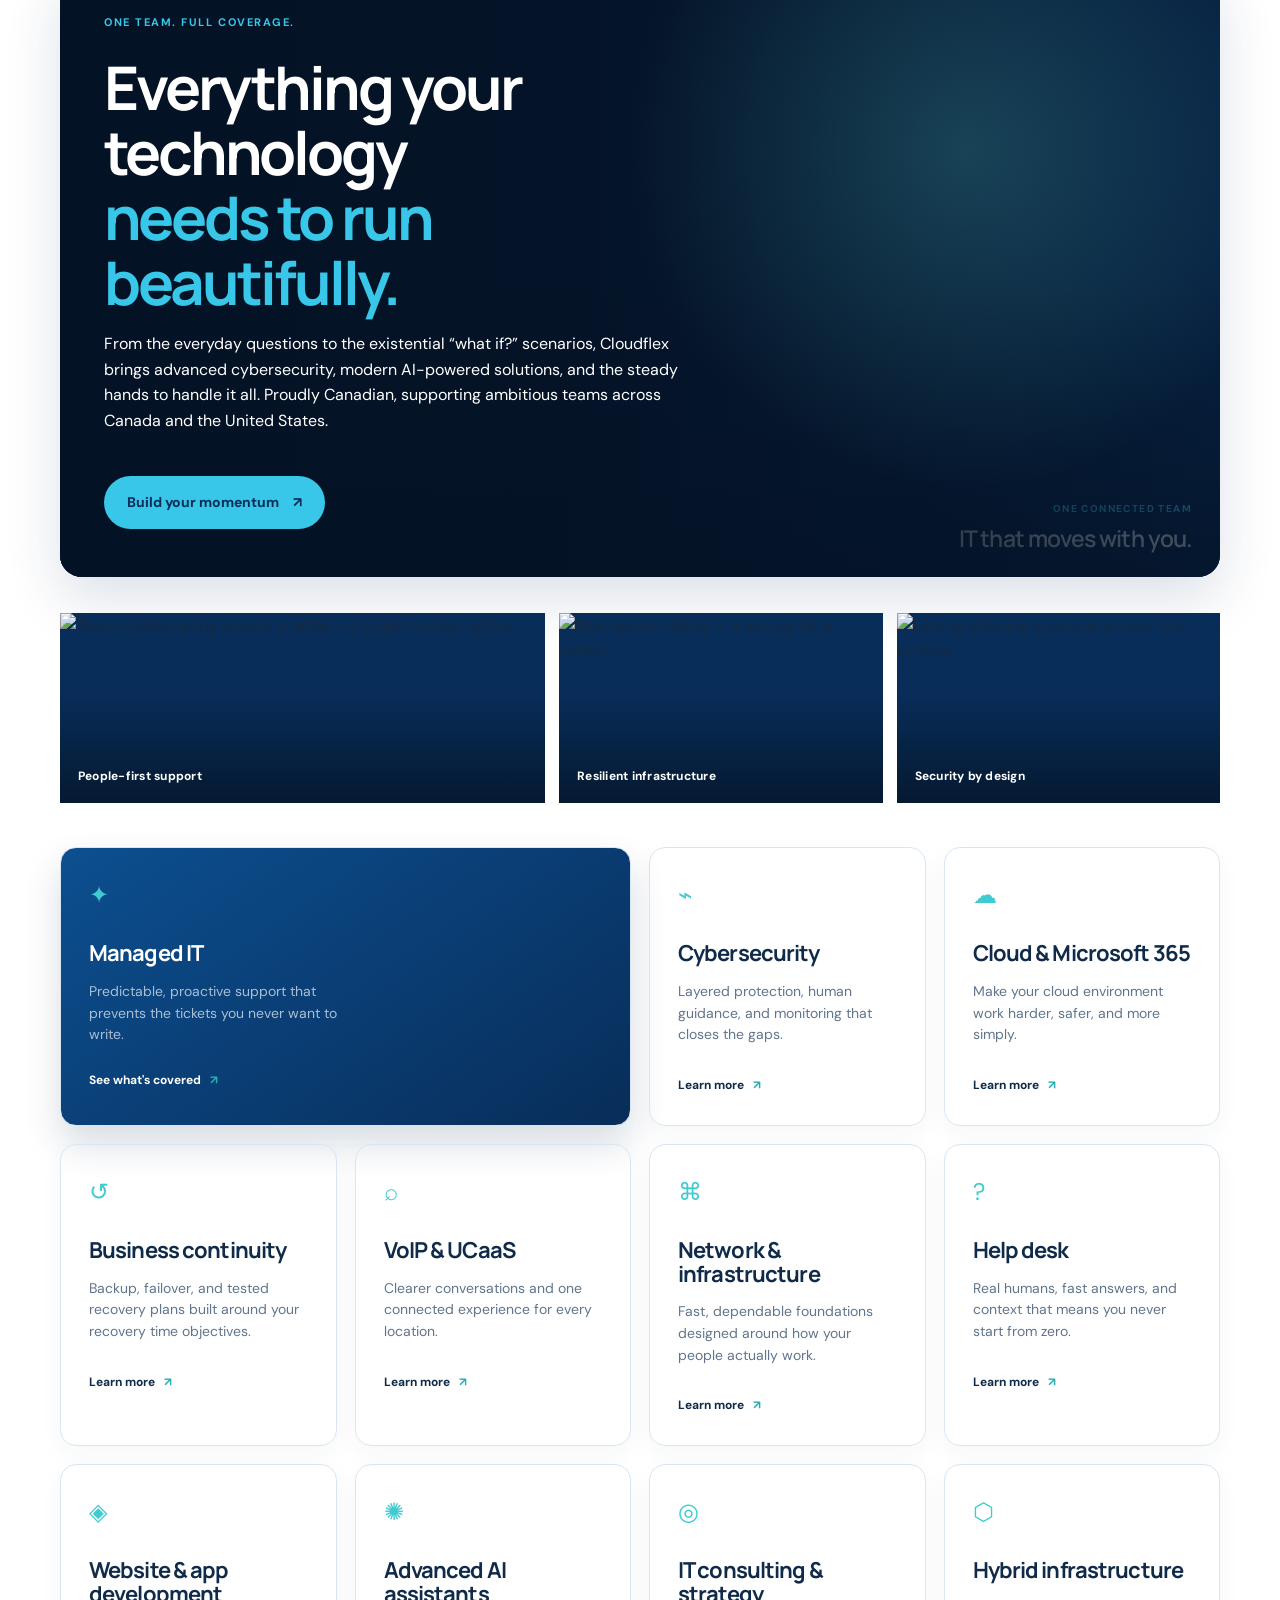
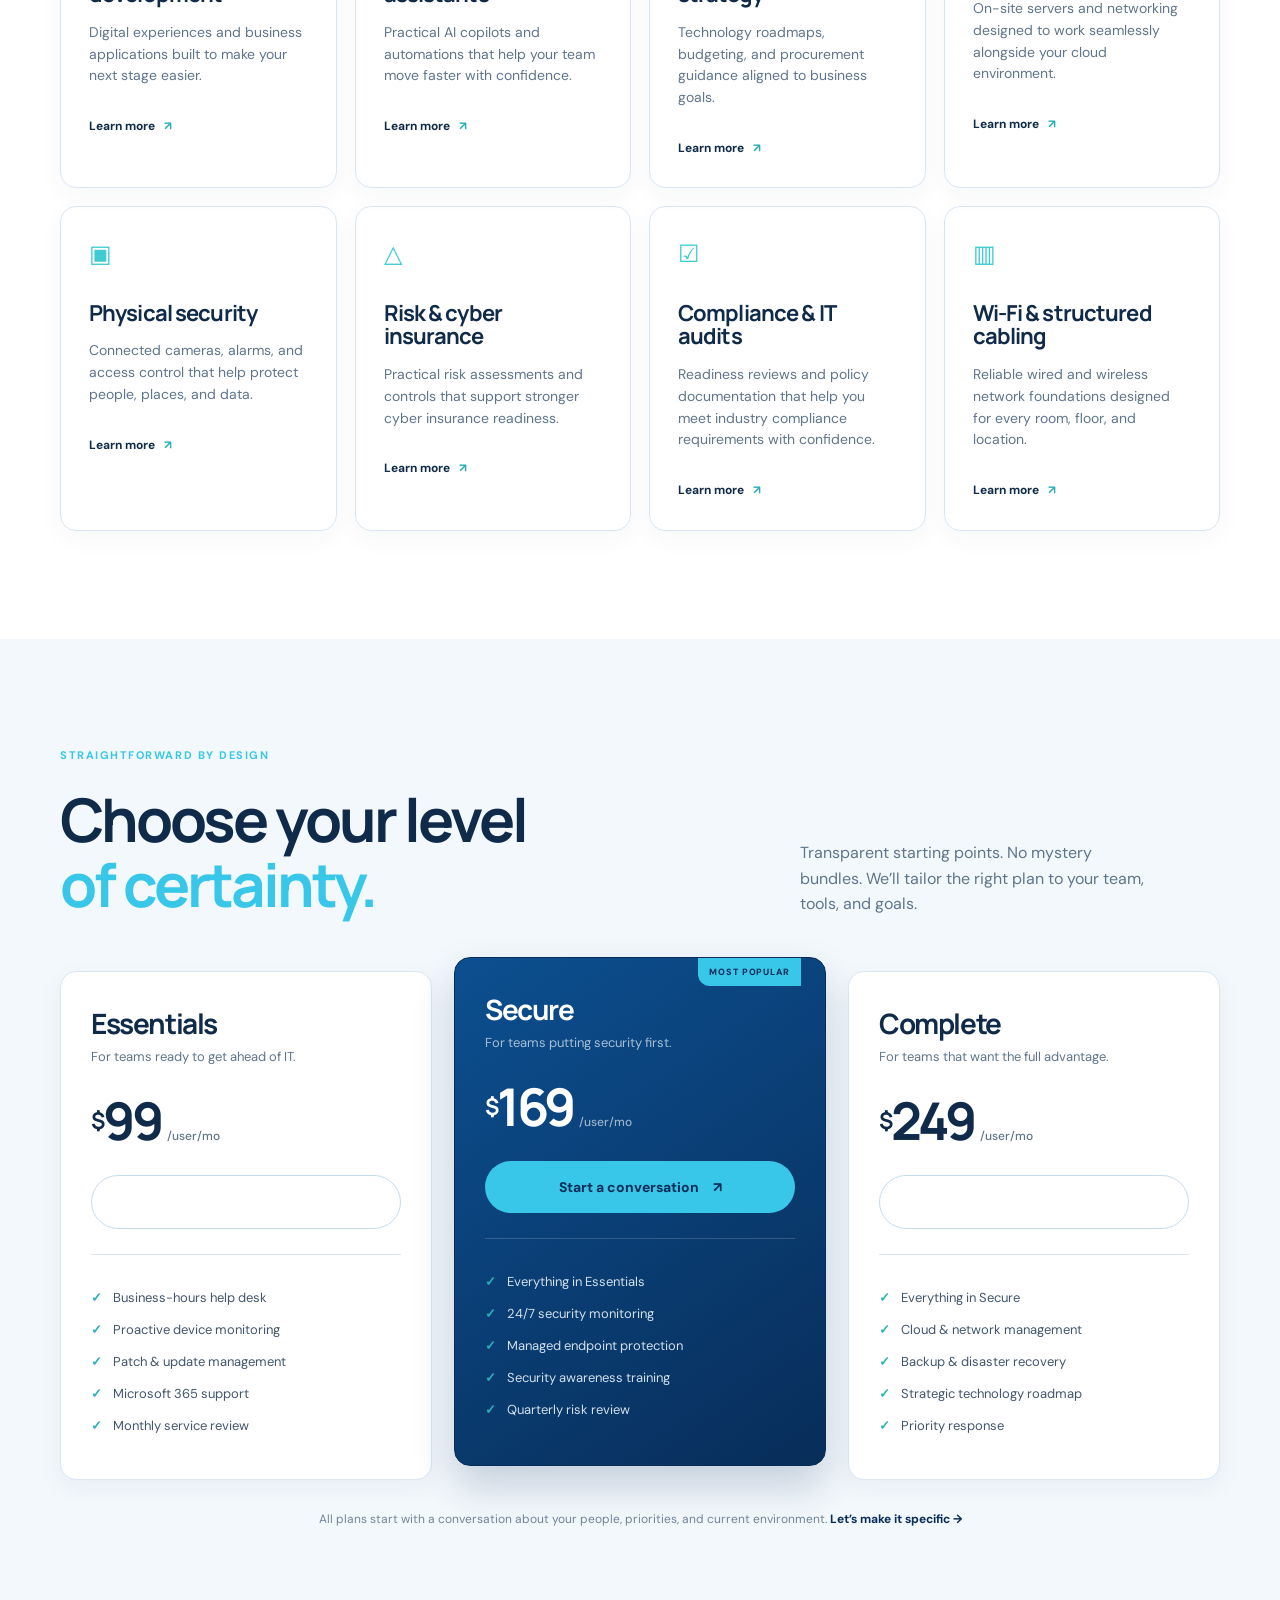
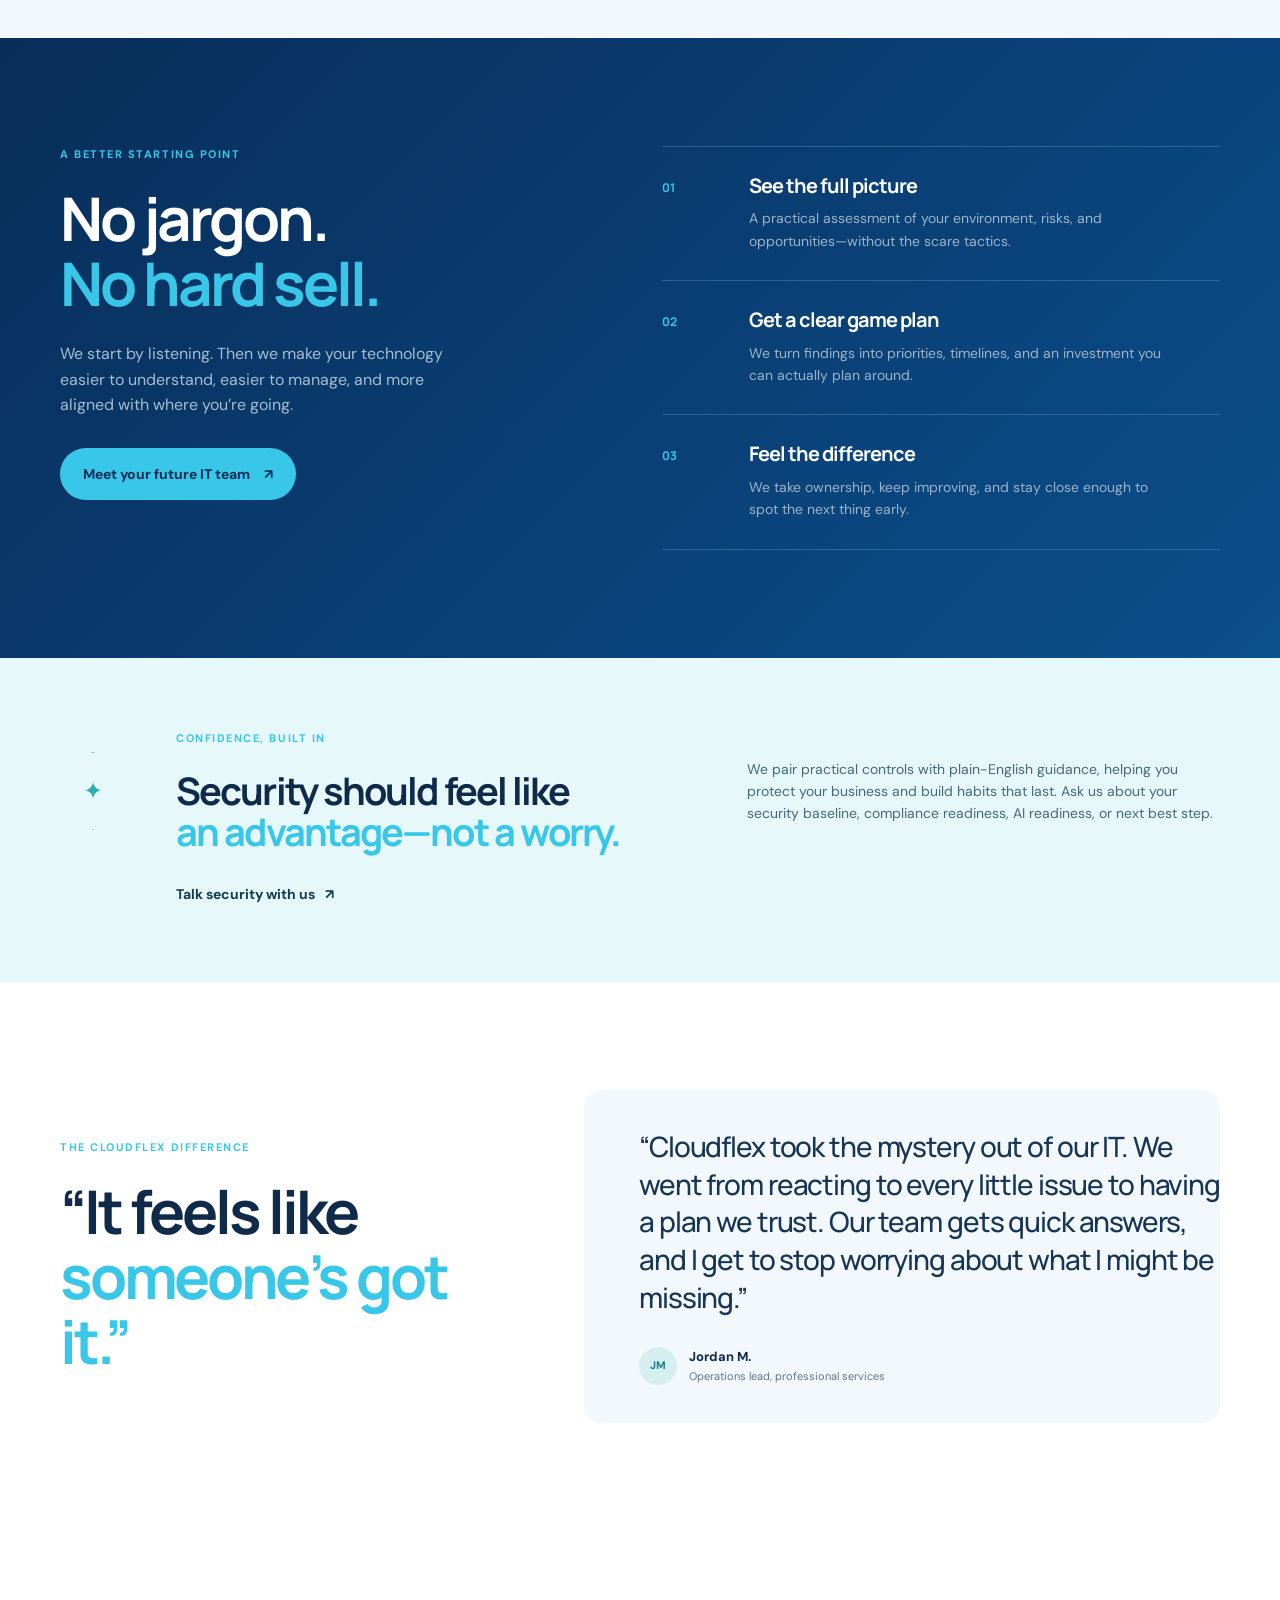
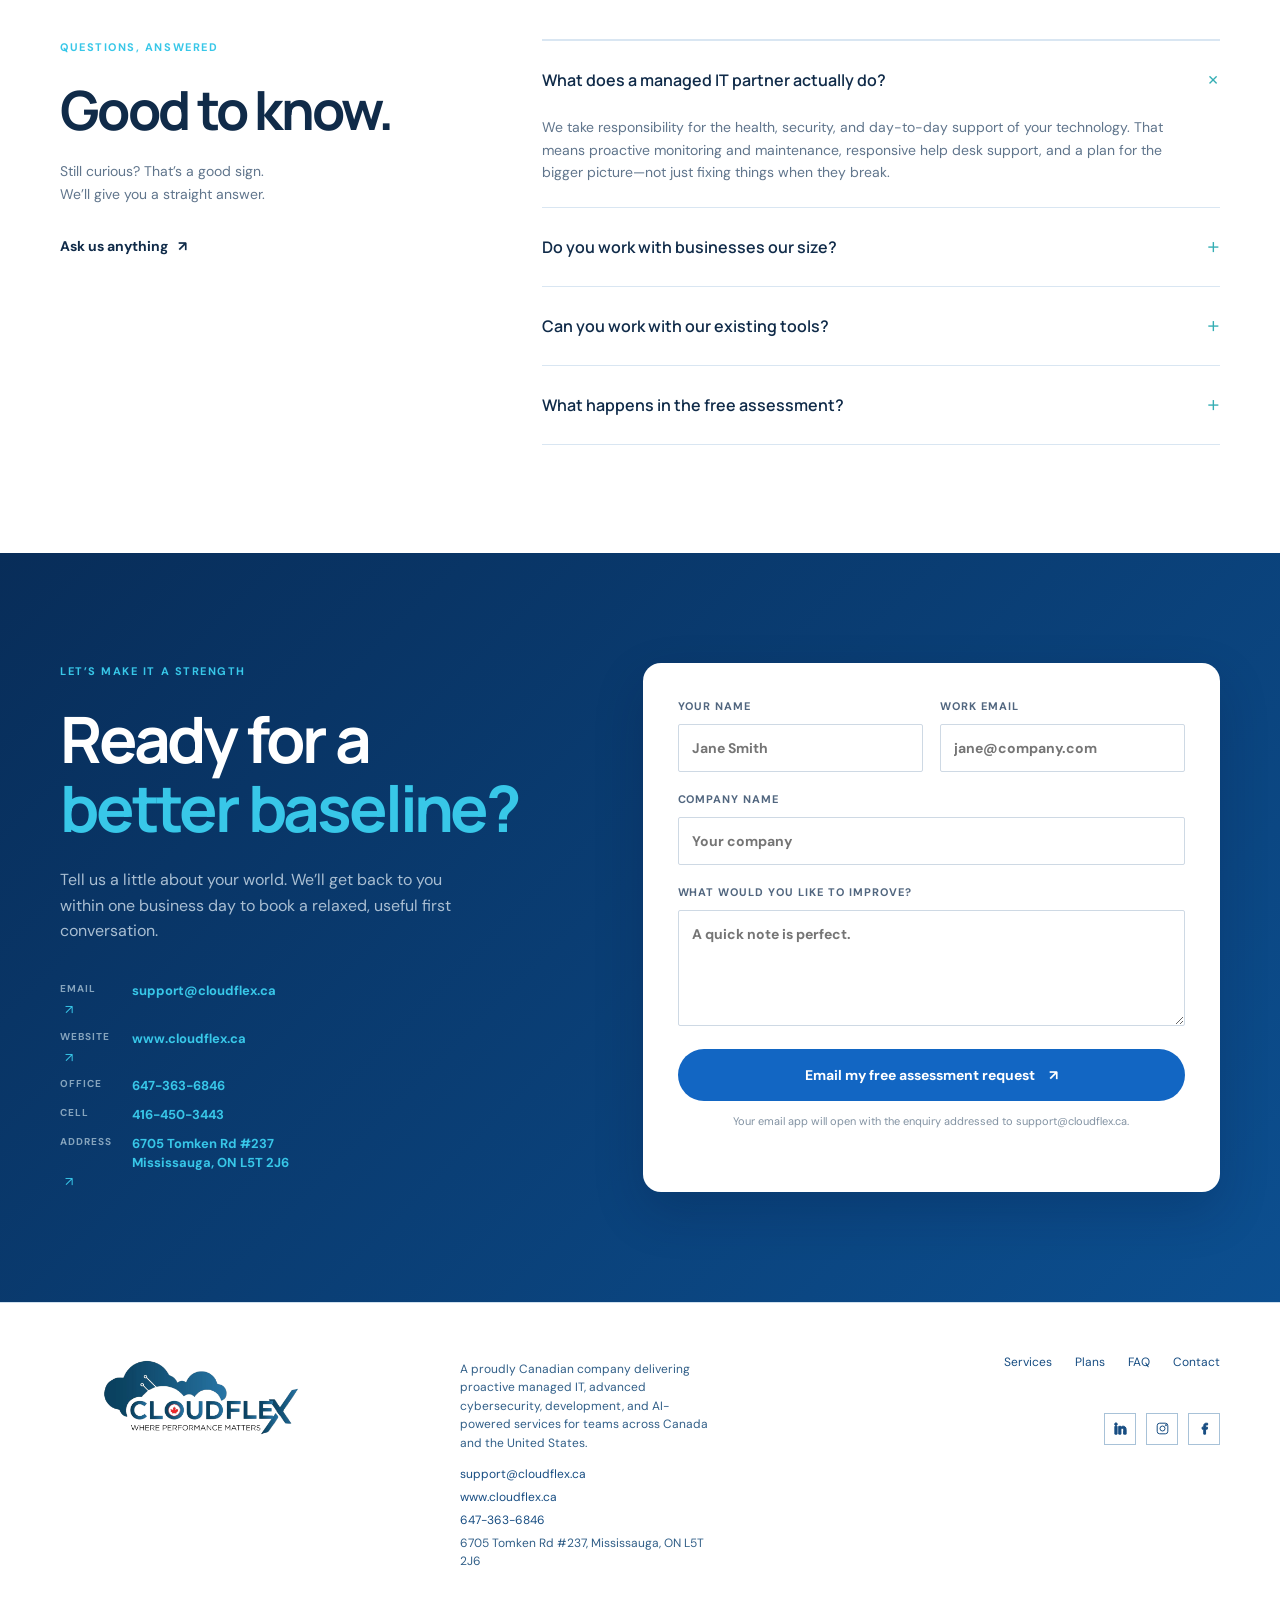
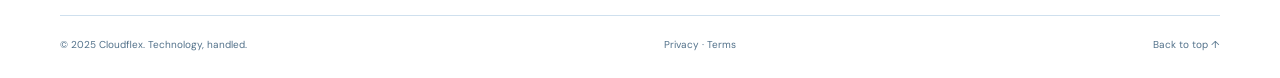
==== commit 14c6b8a6: "Add compliance, cabling services and Canadian/AI messaging Add Compliance & IT audits and Wi-Fi & st" ====
--- a/index.html
+++ b/index.html
@@ -11,10 +11,10 @@
   <meta charset="utf-8">
   <meta name="viewport" content="width=device-width, initial-scale=1">
   <title>Cloudflex | Proactive IT support for ambitious teams</title>
-  <meta name="description" content="Cloudflex provides proactive managed IT, cybersecurity, cloud, backup, and help desk support for growing businesses.">
+  <meta name="description" content="Cloudflex is a proudly Canadian managed IT provider delivering proactive support, advanced cybersecurity, cloud, backup, and modern AI-powered solutions for growing businesses.">
   <meta name="theme-color" content="#071a33">`n  <meta property="og:image" content="resources/images/cloudflex-logo.png">
   <meta property="og:title" content="Cloudflex | Proactive IT support for ambitious teams">
-  <meta property="og:description" content="Keep your team moving with a calm, secure, always-on IT partner.">
+  <meta property="og:description" content="A proudly Canadian IT partner delivering proactive support, advanced cybersecurity, and modern AI-powered solutions.">
   <meta property="og:type" content="website">
   <link rel="icon" href="resources/images/cloudflex-logo.png" type="image/png"><link rel="stylesheet" href="marketing.css">
 </head>
@@ -43,9 +43,9 @@
     <section class="hero">
       <div class="hero-grid container">
         <div class="hero-copy">
-          <p class="signal"><span class="signal-dot"></span> Your calm, capable IT partner</p>
+          <p class="signal"><span class="signal-dot"></span> Proudly Canadian · Your calm, capable IT partner</p>
           <h1>IT that keeps your business <em>in motion.</em></h1>
-          <p class="hero-lede">Proactive support, stronger security, and a team that sees around corners—so your people can do their best work without the tech drama.</p>
+          <p class="hero-lede">Proactive support, advanced cybersecurity, and modern AI-powered solutions for your organization—backed by a team that sees around corners, so your people can do their best work without the tech drama.</p>
           <div class="hero-actions">
             <a class="button button-primary" href="#contact">Book a free IT assessment <span aria-hidden="true">↗</span></a>
             <a class="text-link" href="#services">Explore our coverage <span aria-hidden="true">↓</span></a>
@@ -93,7 +93,7 @@
     <section class="section services-section" id="services">
       <div class="container">
         <div class="section-intro">
-          <div class="section-intro-copy"><p class="section-kicker">One team. Full coverage.</p><h2>Everything your technology<br><span>needs to run beautifully.</span></h2><p>From the everyday questions to the existential “what if?” scenarios, Cloudflex brings the expertise and steady hands to handle it all. Supporting ambitious teams across the United States and Canada.</p><a class="button button-primary intro-action" href="#contact">Build your momentum <span aria-hidden="true">↗</span></a></div>
+          <div class="section-intro-copy"><p class="section-kicker">One team. Full coverage.</p><h2>Everything your technology<br><span>needs to run beautifully.</span></h2><p>From the everyday questions to the existential “what if?” scenarios, Cloudflex brings advanced cybersecurity, modern AI-powered solutions, and the steady hands to handle it all. Proudly Canadian, supporting ambitious teams across Canada and the United States.</p><a class="button button-primary intro-action" href="#contact">Build your momentum <span aria-hidden="true">↗</span></a></div>
           <figure class="section-intro-image"><img src="https://images.unsplash.com/photo-1558494949-ef010cbdcc31?auto=format&fit=crop&w=1600&q=88" alt="Illuminated blue network cables in a secure data center"><figcaption><span>One connected team</span><b>IT that moves with you.</b></figcaption></figure>
         </div>
         <div class="services-visual" aria-label="Cloudflex team and technology in action">
@@ -112,9 +112,11 @@
           <article class="service-card"><span class="service-icon">◈</span><h3>Website &amp; app development</h3><p>Digital experiences and business applications built to make your next stage easier.</p><a href="#contact">Learn more <span>↗</span></a></article>
           <article class="service-card"><span class="service-icon">✺</span><h3>Advanced AI assistants</h3><p>Practical AI copilots and automations that help your team move faster with confidence.</p><a href="#contact">Learn more <span>↗</span></a></article>
           <article class="service-card"><span class="service-icon">◎</span><h3>IT consulting &amp; strategy</h3><p>Technology roadmaps, budgeting, and procurement guidance aligned to business goals.</p><a href="#contact">Learn more <span>↗</span></a></article>
-          <article class="service-card"><span class="service-icon">⌘</span><h3>Hybrid infrastructure</h3><p>On-site servers and networking designed to work seamlessly alongside your cloud environment.</p><a href="#contact">Learn more <span>↗</span></a></article>
+          <article class="service-card"><span class="service-icon">⬡</span><h3>Hybrid infrastructure</h3><p>On-site servers and networking designed to work seamlessly alongside your cloud environment.</p><a href="#contact">Learn more <span>↗</span></a></article>
           <article class="service-card"><span class="service-icon">▣</span><h3>Physical security</h3><p>Connected cameras, alarms, and access control that help protect people, places, and data.</p><a href="#contact">Learn more <span>↗</span></a></article>
           <article class="service-card"><span class="service-icon">△</span><h3>Risk &amp; cyber insurance</h3><p>Practical risk assessments and controls that support stronger cyber insurance readiness.</p><a href="#contact">Learn more <span>↗</span></a></article>
+          <article class="service-card"><span class="service-icon">☑</span><h3>Compliance &amp; IT audits</h3><p>Readiness reviews and policy documentation that help you meet industry compliance requirements with confidence.</p><a href="#contact">Learn more <span>↗</span></a></article>
+          <article class="service-card"><span class="service-icon">▥</span><h3>Wi-Fi &amp; structured cabling</h3><p>Reliable wired and wireless network foundations designed for every room, floor, and location.</p><a href="#contact">Learn more <span>↗</span></a></article>
         </div>
       </div>
     </section>
@@ -175,7 +177,7 @@
     <svg viewBox="0 0 24 24" aria-hidden="true"><path d="M20.52 3.48A11.84 11.84 0 0 0 12.08 0C5.52 0 .18 5.34.18 11.91c0 2.1.55 4.15 1.59 5.96L.1 24l6.28-1.64a11.9 11.9 0 0 0 5.69 1.45h.01c6.56 0 11.9-5.34 11.9-11.91 0-3.18-1.23-6.16-3.46-8.42Zm-8.44 18.26h-.01a9.87 9.87 0 0 1-5.03-1.38l-.36-.21-3.73.98 1-3.64-.23-.37a9.86 9.86 0 0 1-1.51-5.21C2.21 6.46 6.64 2.03 12.08 2.03c2.63 0 5.1 1.03 6.96 2.89a9.83 9.83 0 0 1 2.88 6.98c0 5.44-4.43 9.84-9.84 9.84Zm5.4-7.37c-.3-.15-1.76-.87-2.03-.97-.27-.1-.47-.15-.67.15-.2.3-.77.97-.94 1.17-.17.2-.35.22-.65.07-.3-.15-1.25-.46-2.38-1.47-.88-.78-1.47-1.75-1.64-2.05-.17-.3-.02-.46.13-.61.13-.13.3-.35.45-.52.15-.17.2-.3.3-.5.1-.2.05-.37-.02-.52-.07-.15-.67-1.61-.92-2.2-.24-.58-.49-.5-.67-.51h-.57c-.2 0-.52.07-.79.37-.27.3-1.04 1.02-1.04 2.49s1.07 2.89 1.22 3.09c.15.2 2.1 3.2 5.09 4.49.71.31 1.27.49 1.7.63.72.23 1.37.2 1.89.12.58-.09 1.76-.72 2.01-1.42.25-.7.25-1.3.17-1.42-.07-.12-.27-.2-.57-.35Z"/></svg>
     <span>Chat with us</span>
   </a>
-  <footer class="site-footer"><div class="container footer-top"><a class="brand" href="index.html" aria-label="Cloudflex home"><img src="resources/images/cloudflex-logo.png" alt="Cloudflex - Where performance matters" width="240" height="78"></a><div class="footer-contact"><p>Proactive managed IT, cybersecurity, development, and AI services for teams across the United States and Canada.</p><a href="mailto:support@cloudflex.ca">support@cloudflex.ca</a><a href="https://www.cloudflex.ca" target="_blank" rel="noreferrer">www.cloudflex.ca</a><a href="tel:+16473636846">647-363-6846</a><span>6705 Tomken Rd #237, Mississauga, ON L5T 2J6</span></div><div class="footer-links"><a href="#services">Services</a><a href="#plans">Plans</a><a href="#faq">FAQ</a>  <a href="contact.html">Contact</a><div class="social-links" aria-label="Social media"><a href="https://www.linkedin.com" target="_blank" rel="noreferrer" aria-label="LinkedIn"><svg viewBox="0 0 24 24" aria-hidden="true"><path d="M6.5 8.5H3V21h3.5V8.5ZM4.75 3A2.05 2.05 0 1 0 4.75 7.1 2.05 2.05 0 0 0 4.75 3ZM21 13.85C21 10.08 18.99 8.3 16.32 8.3c-2.15 0-3.11 1.18-3.64 2.01V8.5H9.2V21h3.48v-6.19c0-1.63.31-3.21 2.33-3.21 1.99 0 2.02 1.87 2.02 3.32V21H21v-7.15Z"/></svg></a><a href="https://www.instagram.com" target="_blank" rel="noreferrer" aria-label="Instagram"><svg viewBox="0 0 24 24" aria-hidden="true"><rect x="3.5" y="3.5" width="17" height="17" rx="4"/><circle cx="12" cy="12" r="4"/><circle cx="17.5" cy="6.7" r="1"/></svg></a><a href="https://www.facebook.com" target="_blank" rel="noreferrer" aria-label="Facebook"><svg viewBox="0 0 24 24" aria-hidden="true"><path d="M13.7 21v-8h2.7l.4-3.1h-3.1v-2c0-.9.3-1.5 1.6-1.5H17V3.6c-.3 0-1.2-.1-2.3-.1-2.3 0-3.9 1.4-3.9 4v2.3H8.2V13h2.6v8h2.9Z"/></svg></a></div></div></div><div class="container footer-bottom"><span>© 2025 Cloudflex. Technology, handled.</span><span>Privacy · Terms</span><a href="#top">Back to top ↑</a></div></footer>
+  <footer class="site-footer"><div class="container footer-top"><a class="brand" href="index.html" aria-label="Cloudflex home"><img src="resources/images/cloudflex-logo.png" alt="Cloudflex - Where performance matters" width="240" height="78"></a><div class="footer-contact"><p>A proudly Canadian company delivering proactive managed IT, advanced cybersecurity, development, and AI-powered services for teams across Canada and the United States.</p><a href="mailto:support@cloudflex.ca">support@cloudflex.ca</a><a href="https://www.cloudflex.ca" target="_blank" rel="noreferrer">www.cloudflex.ca</a><a href="tel:+16473636846">647-363-6846</a><span>6705 Tomken Rd #237, Mississauga, ON L5T 2J6</span></div><div class="footer-links"><a href="#services">Services</a><a href="#plans">Plans</a><a href="#faq">FAQ</a>  <a href="contact.html">Contact</a><div class="social-links" aria-label="Social media"><a href="https://www.linkedin.com" target="_blank" rel="noreferrer" aria-label="LinkedIn"><svg viewBox="0 0 24 24" aria-hidden="true"><path d="M6.5 8.5H3V21h3.5V8.5ZM4.75 3A2.05 2.05 0 1 0 4.75 7.1 2.05 2.05 0 0 0 4.75 3ZM21 13.85C21 10.08 18.99 8.3 16.32 8.3c-2.15 0-3.11 1.18-3.64 2.01V8.5H9.2V21h3.48v-6.19c0-1.63.31-3.21 2.33-3.21 1.99 0 2.02 1.87 2.02 3.32V21H21v-7.15Z"/></svg></a><a href="https://www.instagram.com" target="_blank" rel="noreferrer" aria-label="Instagram"><svg viewBox="0 0 24 24" aria-hidden="true"><rect x="3.5" y="3.5" width="17" height="17" rx="4"/><circle cx="12" cy="12" r="4"/><circle cx="17.5" cy="6.7" r="1"/></svg></a><a href="https://www.facebook.com" target="_blank" rel="noreferrer" aria-label="Facebook"><svg viewBox="0 0 24 24" aria-hidden="true"><path d="M13.7 21v-8h2.7l.4-3.1h-3.1v-2c0-.9.3-1.5 1.6-1.5H17V3.6c-.3 0-1.2-.1-2.3-.1-2.3 0-3.9 1.4-3.9 4v2.3H8.2V13h2.6v8h2.9Z"/></svg></a></div></div></div><div class="container footer-bottom"><span>© 2025 Cloudflex. Technology, handled.</span><span>Privacy · Terms</span><a href="#top">Back to top ↑</a></div></footer>
   <script src="marketing.js"></script>
 </body>
 </html>
--- a/marketing.css
+++ b/marketing.css
@@ -7,7 +7,6 @@
 .proof-strip{background:#0d2a4e;color:#d7e6f2}.proof-grid{display:grid;grid-template-columns:1fr 1fr 1fr 1.3fr;align-items:center;min-height:142px}.proof-grid>div{display:flex;align-items:center;gap:18px;border-right:1px solid rgba(186,219,236,.2);padding:8px 30px}.proof-grid>div:first-child{padding-left:0}.proof-grid strong{font:700 45px/1 'Manrope';letter-spacing:-.08em}.proof-grid strong span{font-size:22px;color:var(--cyan)}.proof-grid div>span{font-size:12px;line-height:1.35;color:#9eb5c8}.proof-grid p{margin:0 0 0 40px;text-align:right;color:#99b2c9;font-size:13px;line-height:1.35}.proof-grid p b{color:var(--white)}
 .video-banner{position:relative;min-height:410px;display:flex;align-items:center;overflow:hidden;background:var(--navy) url('https://images.unsplash.com/photo-1518770660439-4636190af475?auto=format&fit=crop&w=1800&q=85') center/cover;color:var(--white)}.video-banner video{position:absolute;inset:0;width:100%;height:100%;object-fit:cover;filter:saturate(.7)}.video-banner video.video-fallback{display:none}.video-banner-shade{position:absolute;inset:0;background:linear-gradient(90deg,rgba(5,20,40,.93),rgba(5,20,40,.64) 52%,rgba(5,20,40,.28))}.video-banner-content{position:relative;z-index:1;display:grid;grid-template-columns:72px 1fr auto;gap:28px;align-items:center}.video-play{width:58px;height:58px;border:1px solid var(--cyan);border-radius:50%;display:grid;place-items:center;color:var(--cyan);font-size:15px;padding-left:3px}.video-banner h2{font-size:clamp(34px,4.3vw,55px)}.video-banner h2 span{color:var(--cyan)}.video-banner-content>div p:not(.section-kicker){max-width:480px;color:#bdd0df;font-size:15px;margin:18px 0 0}
 .section{padding:124px 0}.section-intro{position:relative;isolation:isolate;display:grid;grid-template-columns:1fr .74fr;gap:40px;align-items:stretch;min-height:390px;margin-bottom:36px;padding:48px 44px;overflow:hidden;background:var(--navy);color:var(--white)}.section-intro:before{content:'';position:absolute;inset:0;z-index:-2;background:linear-gradient(90deg,rgba(4,18,37,.98) 0%,rgba(4,18,37,.84) 43%,rgba(4,18,37,.32) 100%)}.section-intro:after{content:'';position:absolute;inset:0;z-index:-1;background:radial-gradient(circle at 78% 30%,rgba(99,230,226,.2),transparent 34%),linear-gradient(0deg,rgba(4,18,37,.7),transparent 48%);pointer-events:none}.section-intro-copy{display:flex;flex-direction:column;justify-content:center;position:relative;z-index:2}.section-intro h2,.plans-heading h2,.process-copy h2,.testimonial-grid h2{font-size:clamp(39px,4.7vw,62px)}.section-intro-copy>p:last-child{margin:22px 0 0;color:#c1d2df;max-width:470px;font-size:16px}.intro-action{align-self:flex-start;margin-top:27px}.section-intro-image{position:absolute;inset:0;z-index:-3;margin:0;overflow:hidden;background:var(--navy)}.section-intro-image img{width:100%;height:100%;object-fit:cover;display:block;filter:saturate(.78) contrast(1.05)}.section-intro-image:after{content:'';position:absolute;inset:0;background:linear-gradient(90deg,rgba(4,19,37,.94) 0%,rgba(4,19,37,.7) 42%,rgba(4,19,37,.22) 100%)}.section-intro-image figcaption{position:absolute;z-index:1;right:28px;bottom:25px;display:flex;flex-direction:column;color:var(--white);text-align:right}.section-intro-image figcaption span{color:var(--cyan);font-size:10px;text-transform:uppercase;letter-spacing:.14em;font-weight:700}.section-intro-image figcaption b{font:600 23px/1.15 'Manrope';letter-spacing:-.04em;margin-top:8px}.services-visual{display:grid;grid-template-columns:1.5fr 1fr 1fr;gap:14px;margin-bottom:44px}.services-visual figure{position:relative;height:190px;margin:0;overflow:hidden;background:var(--navy)}.services-visual img{width:100%;height:100%;object-fit:cover;display:block;filter:saturate(.82)}.services-visual figure:after{content:'';position:absolute;inset:0;background:linear-gradient(180deg,transparent 42%,rgba(4,19,37,.78))}.services-visual figcaption{position:absolute;z-index:1;bottom:17px;left:18px;color:var(--white);font-size:12px;font-weight:700;letter-spacing:.02em}.services-grid{display:grid;grid-template-columns:repeat(4,1fr);border-top:1px solid var(--line);border-left:1px solid var(--line)}.services-grid article{min-height:230px;padding:30px;border-right:1px solid var(--line);border-bottom:1px solid var(--line);transition:background .25s,transform .25s}.services-grid article:hover{background:#f5f9fc;transform:translateY(-3px)}.service-feature{grid-column:span 2;background:var(--navy);color:var(--white)!important;display:flex;flex-direction:column}.service-feature:hover,.service-card:hover{background:#0b284b!important;color:var(--white)}.service-card:hover p{color:#a9bfd3}.service-icon{font-size:24px;color:#3fcbd1;display:block;margin-bottom:28px}.service-card h3,.service-feature h3{font-size:22px;letter-spacing:-.04em}.services-grid p{font-size:14px;color:var(--muted);margin:15px 0 25px;line-height:1.55}.service-feature p{color:#a9bfd3;max-width:280px}.services-grid a{font-size:12px;font-weight:700}.services-grid a span{color:#28aeb8;margin-left:6px}
-.services-grid article:nth-last-child(-n+2){grid-column:span 2}
 .plans-section{background:var(--ice)}.plans-heading{display:grid;grid-template-columns:1fr .6fr;gap:40px;align-items:end;margin-bottom:54px}.plans-heading>p{color:var(--muted);margin:0;max-width:350px}.plans-grid{display:grid;grid-template-columns:repeat(3,1fr);gap:17px;align-items:stretch}.plan{background:var(--white);padding:38px 31px 34px;border:1px solid var(--line);position:relative}.plan-featured{background:var(--navy);color:var(--white);border-color:var(--navy);box-shadow:var(--shadow);transform:translateY(-12px)}.popular{position:absolute;top:0;right:24px;background:var(--cyan);color:var(--navy);font-size:9px;font-weight:800;letter-spacing:.1em;padding:7px 11px}.plan h3{font-size:28px}.plan-for{font-size:13px;color:var(--muted);margin:9px 0 27px}.plan-featured .plan-for{color:#a6bfd6}.price{font:700 52px/1 'Manrope';letter-spacing:-.07em;margin-bottom:28px}.price sup{font-size:23px;vertical-align:top;top:.6em;position:relative;margin-right:2px}.price span{font:500 12px 'DM Sans';letter-spacing:0;color:var(--muted);margin-left:7px}.plan-featured .price span{color:#9bb3c9}.plan .button{width:100%;margin-bottom:25px}.plan-featured .button-primary{background:var(--cyan)}.plan ul{padding:22px 0 0;margin:0;border-top:1px solid var(--line);list-style:none}.plan-featured ul{border-color:rgba(255,255,255,.17)}.plan li{font-size:13px;margin:11px 0;color:#42566e}.plan-featured li{color:#d1e0ec}.plan li:before{content:'✓';color:#2ab2bb;margin-right:11px;font-weight:700}.plan-footnote{font-size:12px;color:#72849a;text-align:center;margin:30px 0 0}.plan-footnote a{color:var(--navy);font-weight:700}
 .process-section{background:var(--navy);color:var(--white)}.process-grid{display:grid;grid-template-columns:.9fr 1fr;gap:100px}.process-copy>p:not(.section-kicker){color:#a6bdd1;max-width:400px;margin:25px 0 30px}.steps{border-top:1px solid rgba(180,213,232,.22)}.step{display:grid;grid-template-columns:65px 1fr;gap:22px;padding:28px 0;border-bottom:1px solid rgba(180,213,232,.22)}.step>span{font:700 12px 'Manrope';color:var(--cyan);padding-top:4px}.step h3{font-size:20px}.step p{color:#9cb4c9;font-size:14px;margin:11px 0 0;max-width:420px}
 .security-band{background:#dff4f2;padding:72px 0}.security-grid{display:grid;grid-template-columns:90px 1.15fr 1fr;gap:26px;align-items:center}.shield-mark{width:66px;height:78px;border:1px solid #4ebec0;clip-path:polygon(50% 0,92% 15%,86% 68%,50% 100%,14% 68%,8% 15%);display:grid;place-items:center;color:#2eaeb3;font-size:24px}.security-grid h2{font-size:38px}.security-grid>p{color:#466a77;margin:0;font-size:14px}.light-link{grid-column:2;color:#123d4c;margin-top:5px}
